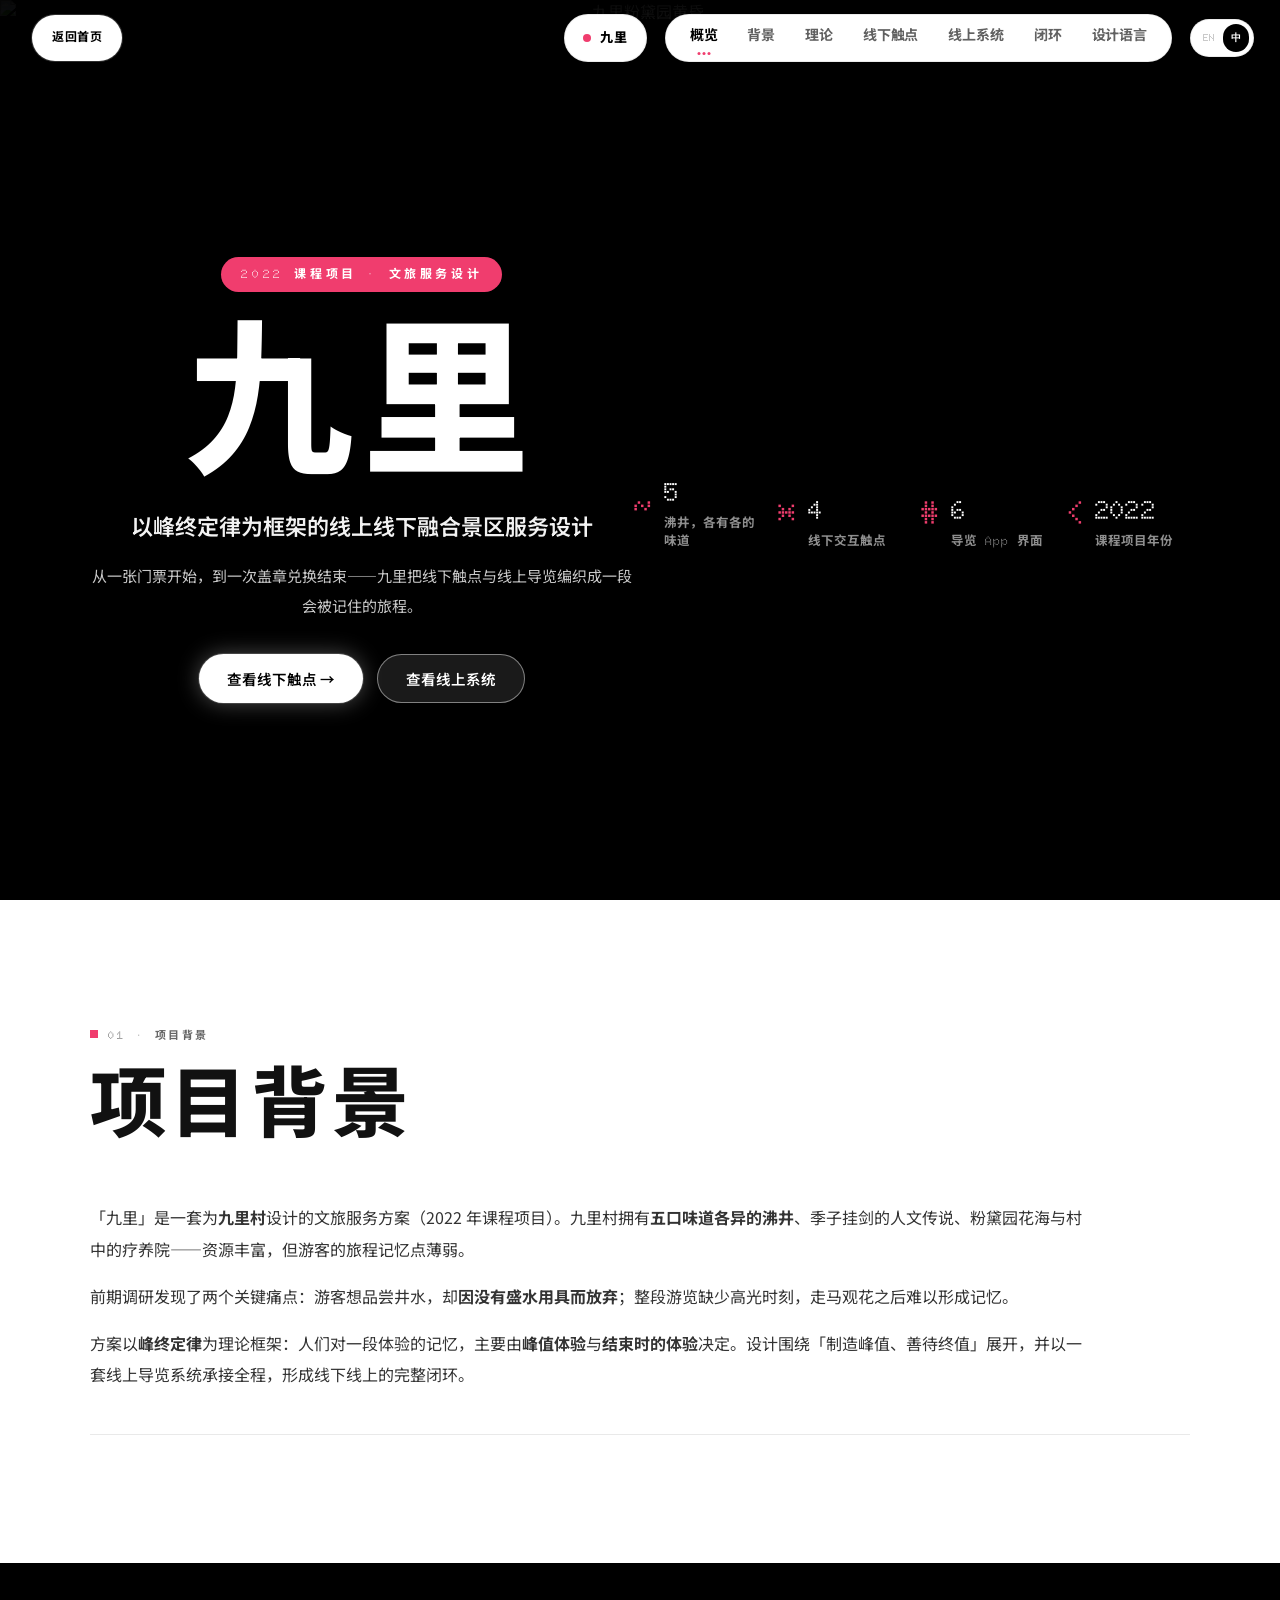
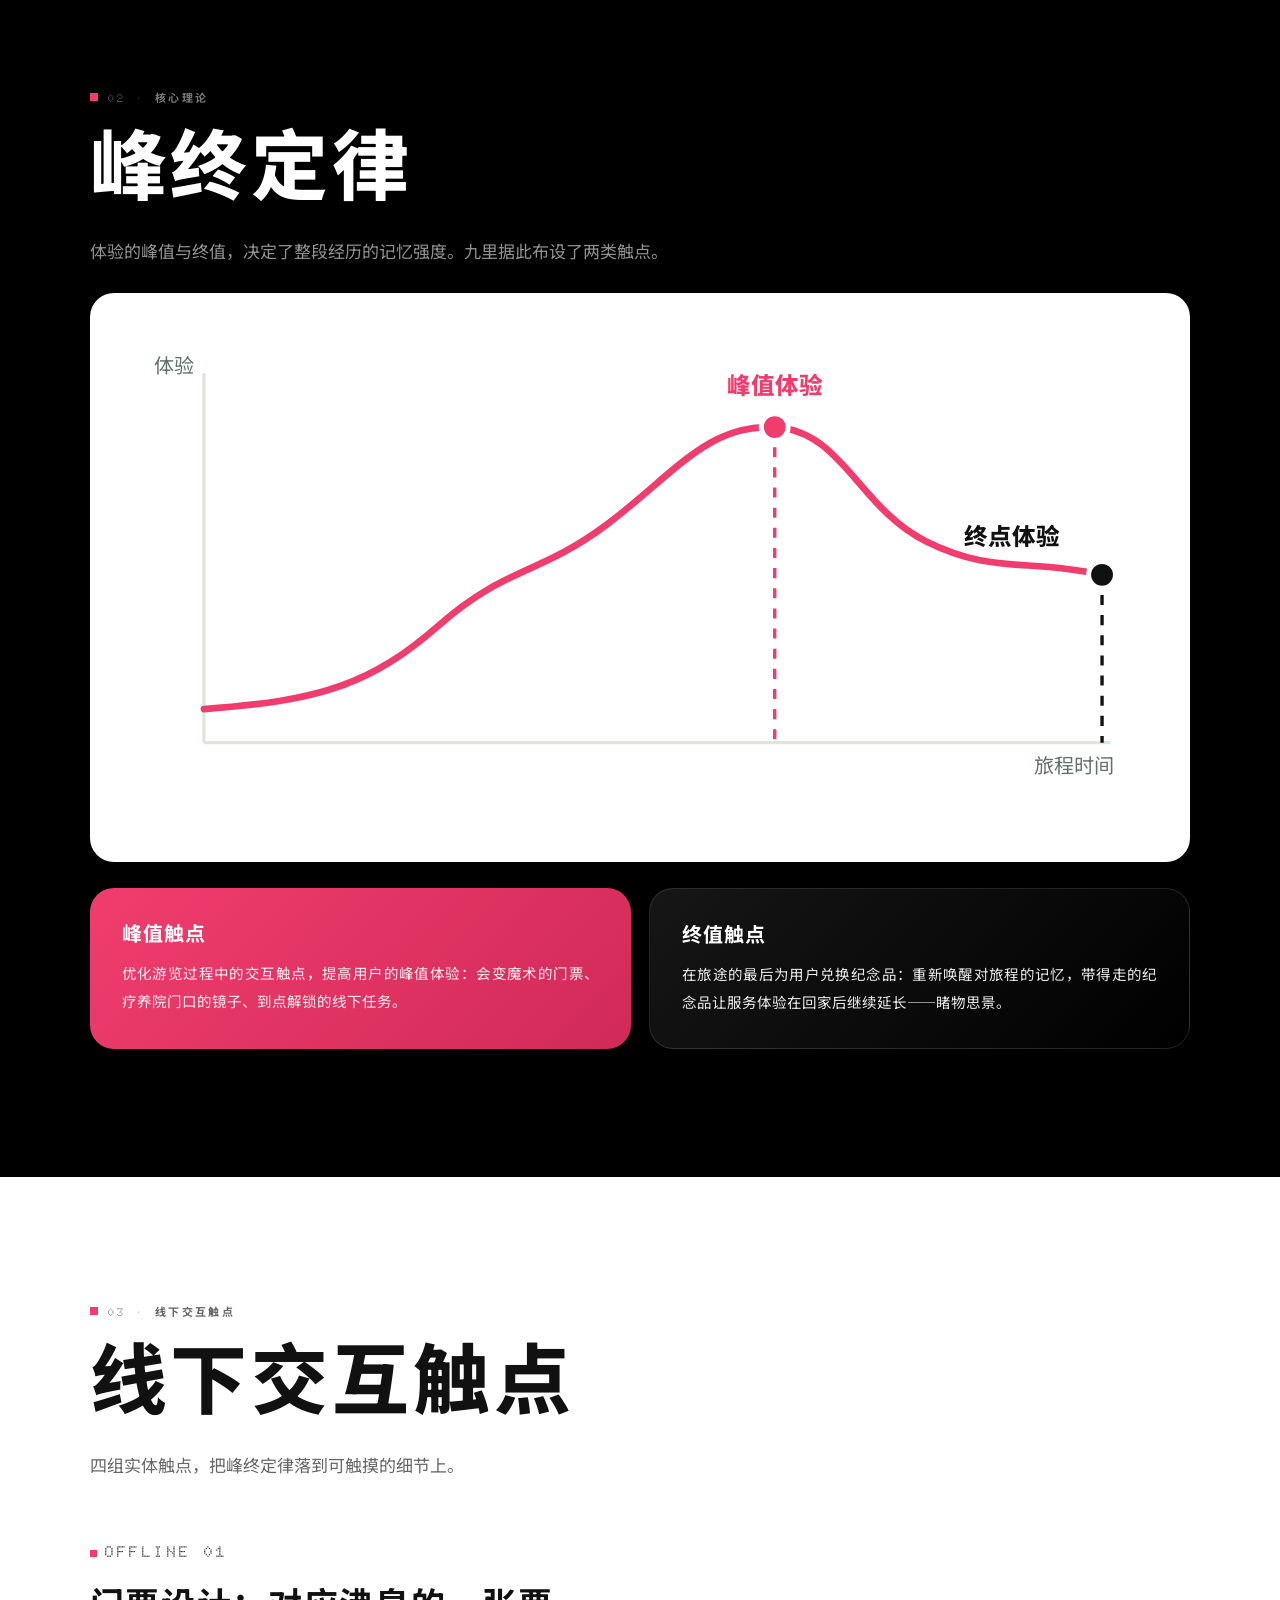
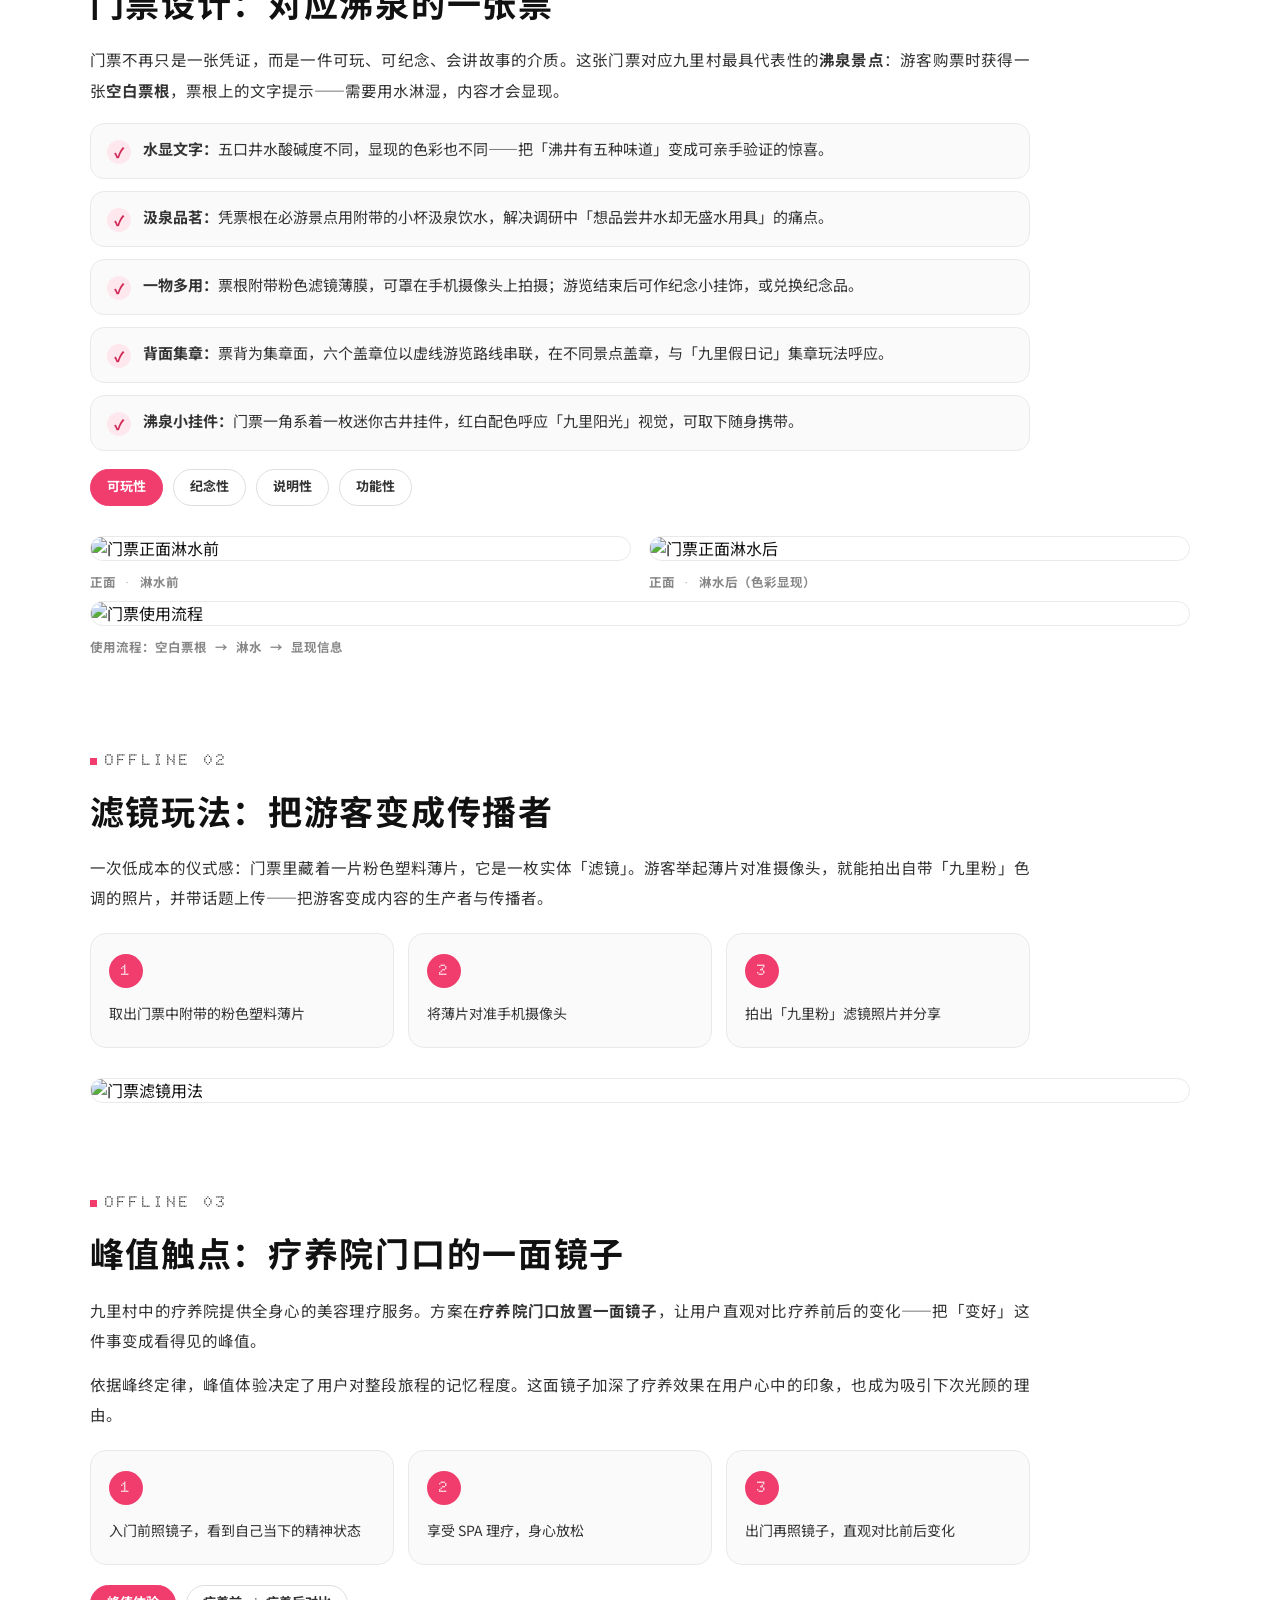
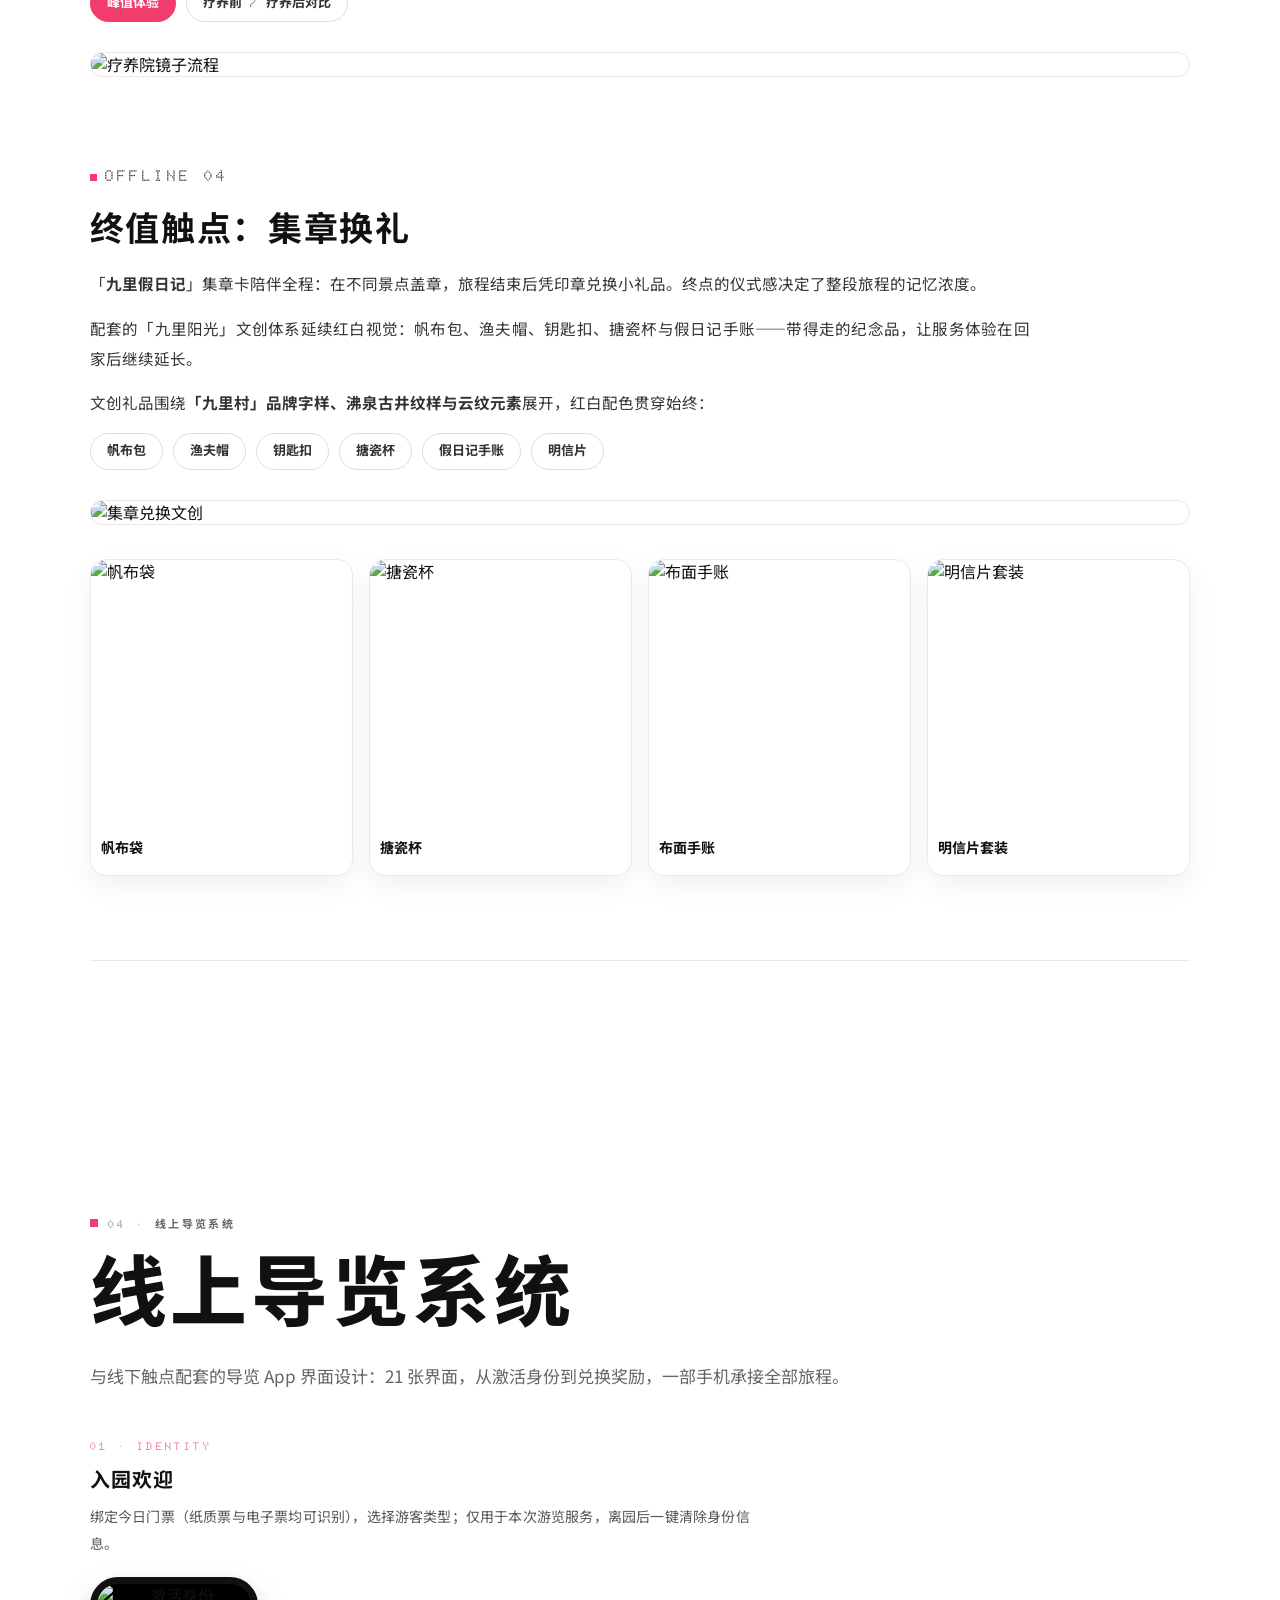
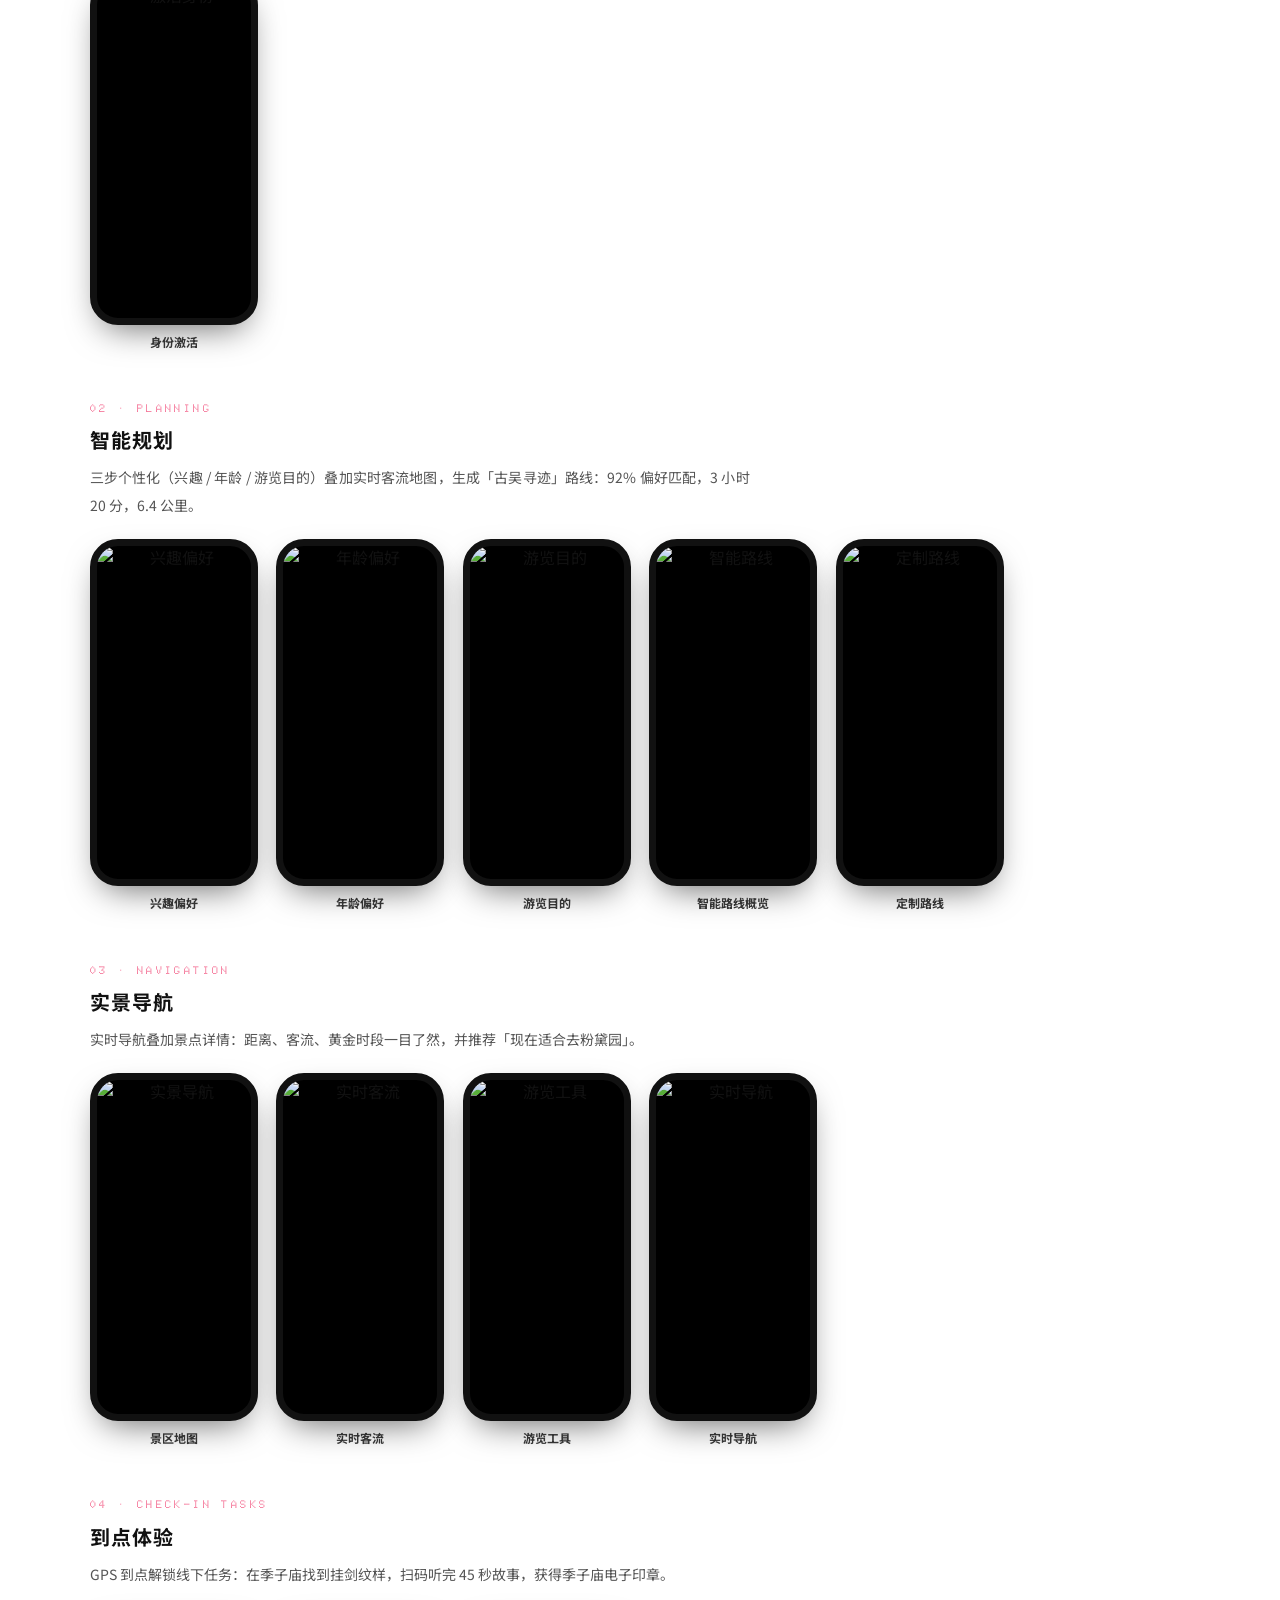
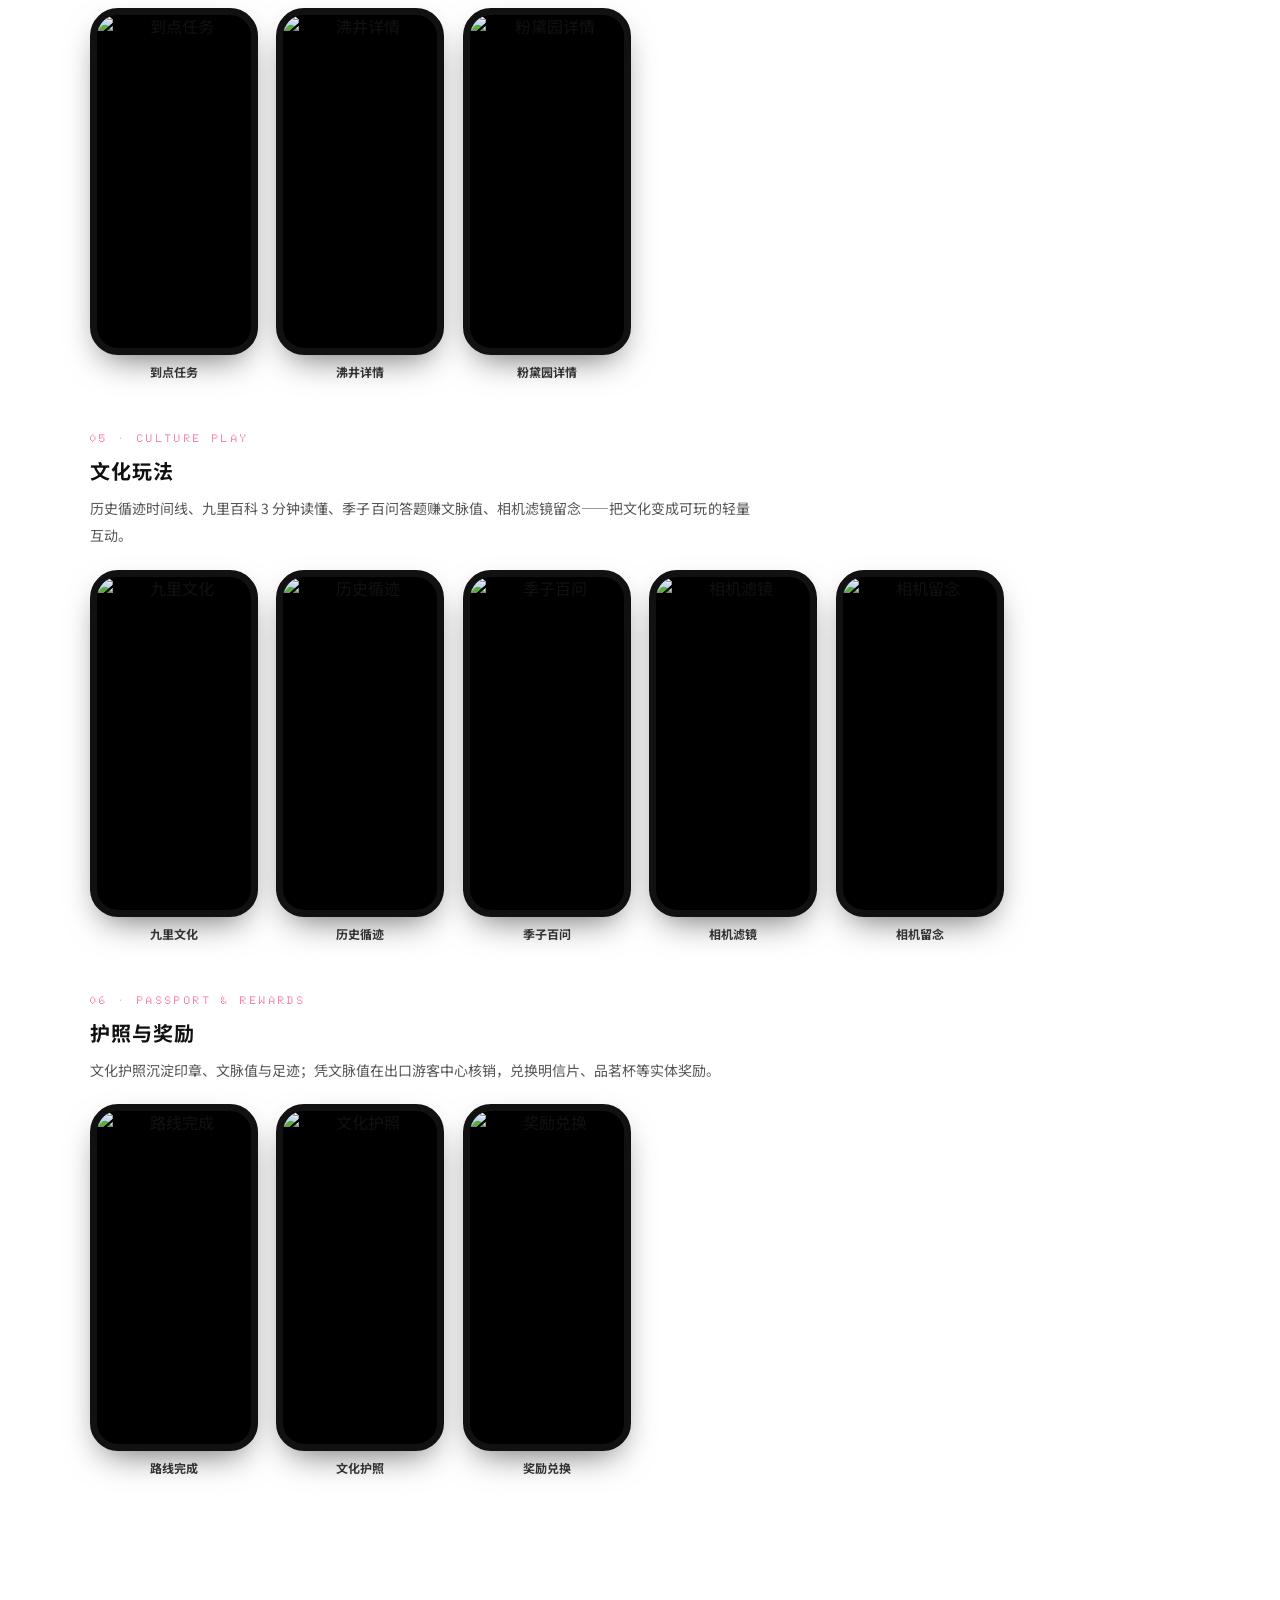
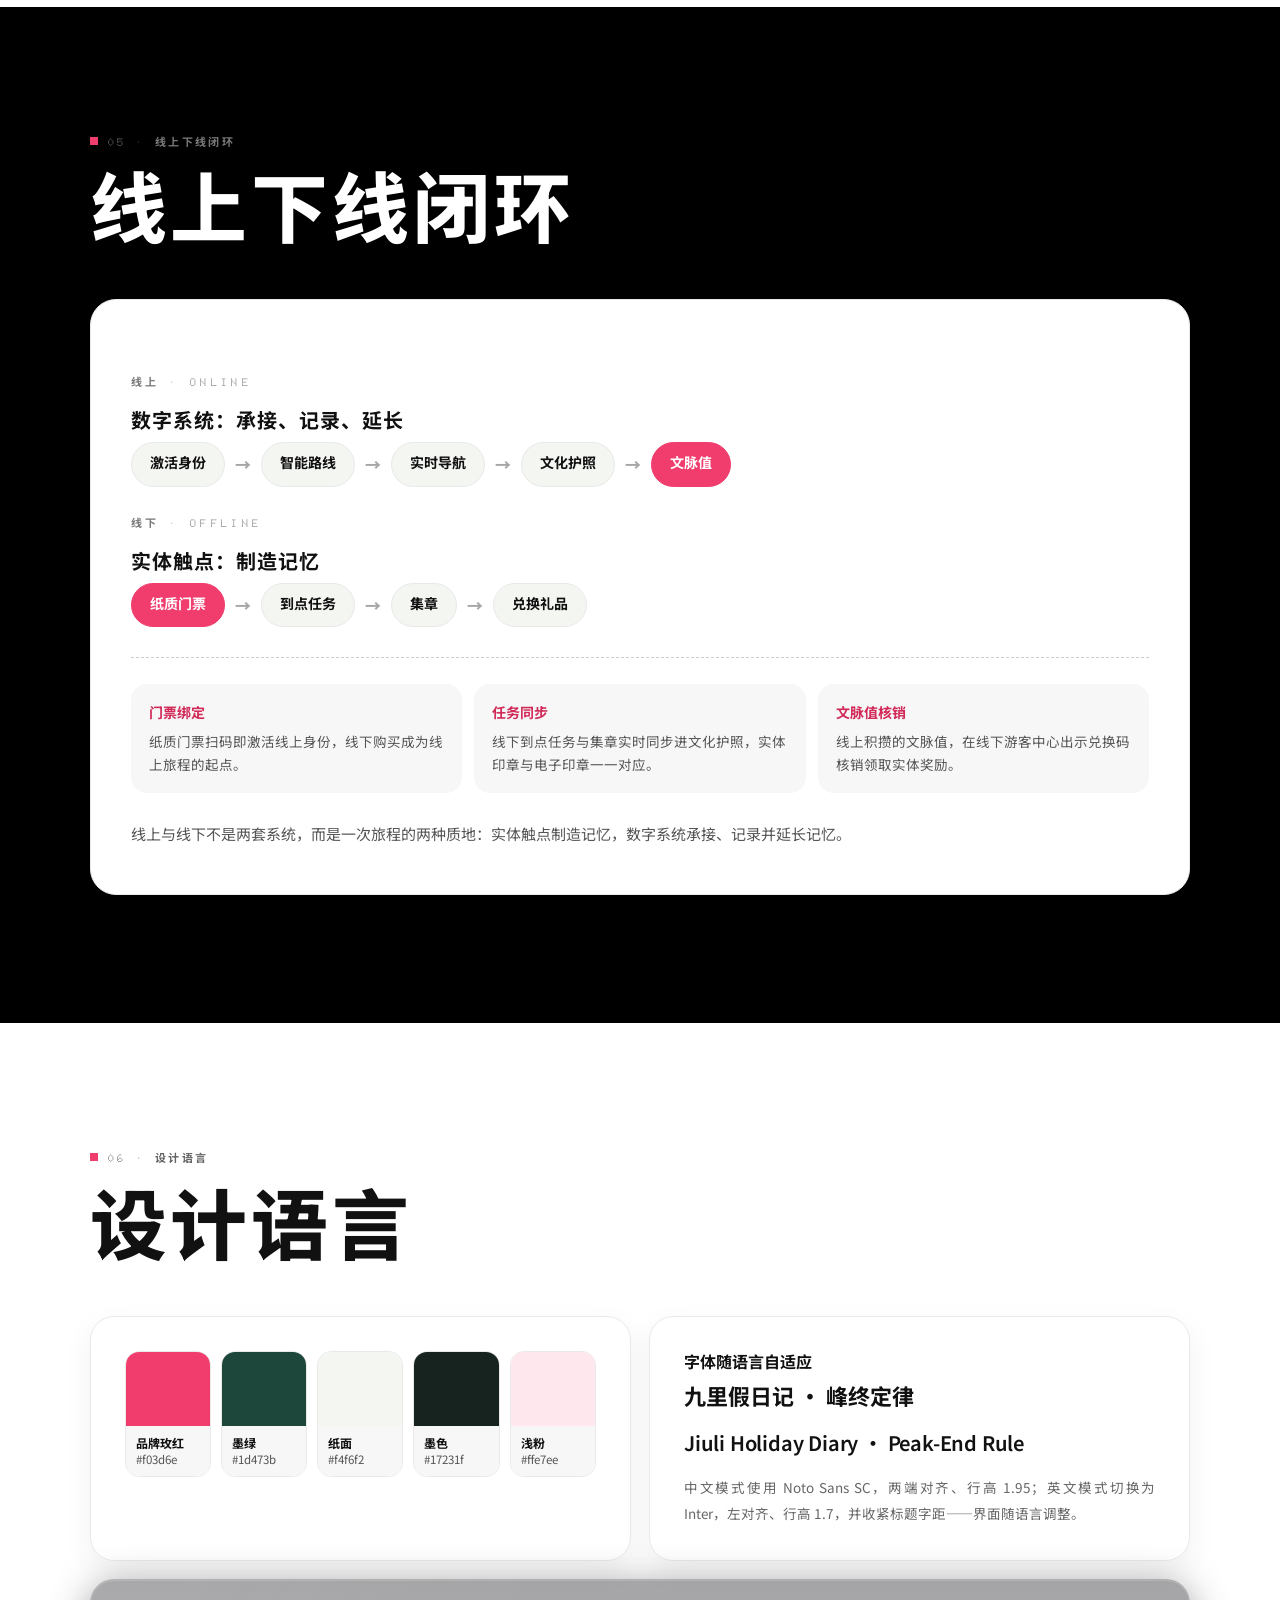
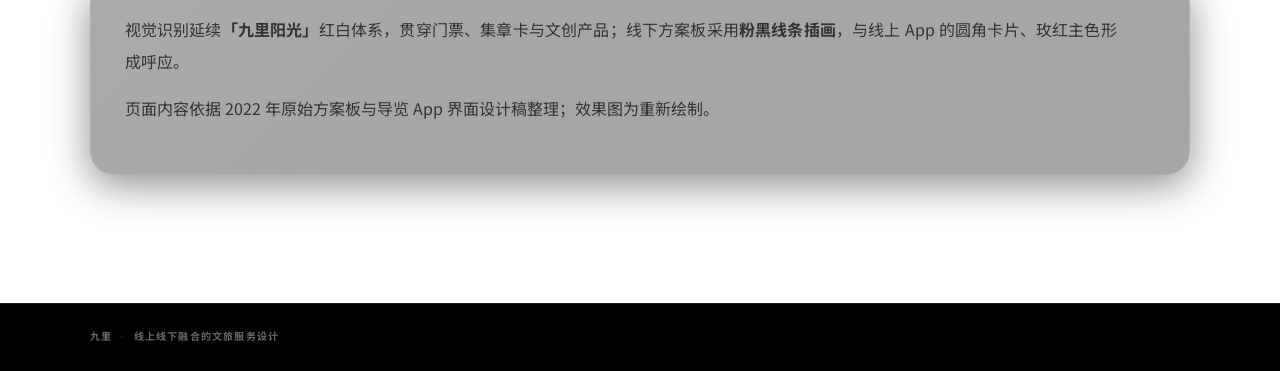
==== APP Interaction Design project/index.html @ 9bc16ae3 "Jiuli: 21-screen gallery page + fixed EN screenshots" ====
<!DOCTYPE html>
<html lang="zh">
<head>
<meta charset="UTF-8">
<meta name="viewport" content="width=device-width, initial-scale=1.0, viewport-fit=cover">
<title data-zh="九里 · 线上线下融合的文旅服务设计" data-en="JIULI · An O2O Cultural Tourism Service Design">九里 · 线上线下融合的文旅服务设计</title>
<meta name="description" data-zh="九里：2022年课程项目，以峰终定律为框架的线上线下融合景区服务设计。" data-en="JIULI: a 2022 course project, an O2O scenic service design framed by the Peak-End Rule." content="九里：2022年课程项目，以峰终定律为框架的线上线下融合景区服务设计。">
<link rel="preconnect" href="https://fonts.googleapis.com">
<link rel="preconnect" href="https://fonts.gstatic.com" crossorigin>
<link href="https://fonts.googleapis.com/css2?family=Inter:wght@400;500;600;700&family=Doto:wght@700;800&family=Noto+Sans+SC:wght@400;500;700;900&display=swap" rel="stylesheet">
<style>
:root{
  --bg:#000;--text:#fff;--muted:#8e8e8e;
  --pink:#f03d6e;--pink-deep:#d12a58;--pink-soft:#ffe7ee;
  --line-dark:#1e1e1e;--line-light:#e9e9e9;
  --radius:24px;
}
*{box-sizing:border-box;margin:0;padding:0}
html{scroll-behavior:smooth;background:#000}
body{background:#000;color:#fff;line-height:1.45;-webkit-font-smoothing:antialiased;overflow-x:hidden}
img{display:block;max-width:100%}
a{color:inherit;text-decoration:none}
button{font:inherit}
::selection{background:var(--pink);color:#fff}

/* ---------- language-adaptive typography ---------- */
html[lang="zh"] body{font-family:"Noto Sans SC","PingFang SC","Hiragino Sans GB","Microsoft YaHei","Inter",sans-serif}
html[lang="zh"] p{line-height:1.95;text-align:justify}
html[lang="zh"] h1,html[lang="zh"] h2,html[lang="zh"] h3{letter-spacing:.05em}
html[lang="en"] body{font-family:"Inter","Noto Sans SC",-apple-system,"Segoe UI",sans-serif}
html[lang="en"] p{line-height:1.72;text-align:left}
html[lang="en"] h1,html[lang="en"] h2{letter-spacing:-.02em}
html[lang="en"] h3{letter-spacing:.01em}
/* ================================================================
   å¯¼èªæ  ââ ä¸¥æ ¼éµå¾ª Dunhuang é¡¹ç®é¡µé»è¾ï¼
   å·¦ brand è¶å + ä¸­é¨å±ä¸­ nav-pill + å³ lang-toggleï¼Back home ä¸ºå·¦ä¾§æ¬æµ® fab
   ================================================================ */
.site-header{position:fixed;top:0;left:0;right:0;z-index:50;
  padding:calc(14px + env(safe-area-inset-top)) clamp(14px,2.4vw,26px) 14px clamp(14px,3vw,32px);
  background:linear-gradient(180deg,rgba(0,0,0,.75),rgba(0,0,0,0));pointer-events:none}
.header-inner{max-width:1180px;margin:0 0 0 auto;display:flex;align-items:center;justify-content:flex-end;
  gap:clamp(10px,1.7vw,18px);pointer-events:auto}
.brand{display:inline-flex;align-items:center;gap:9px;height:clamp(44px,5.2vw,48px);padding:0 18px;flex:0 0 auto;
  border-radius:999px;background:#fff;color:#000;border:1px solid rgba(0,0,0,.08);box-shadow:0 10px 30px rgba(0,0,0,.10);
  font-family:'Doto',"Noto Sans SC",sans-serif;font-weight:800;font-size:clamp(11px,1.1vw,13px);letter-spacing:.08em;white-space:nowrap;
  transition:transform .2s ease,background .2s ease}
.brand:hover{transform:translateY(-1px);background:#f2f2f2}
.brand .dot{width:8px;height:8px;border-radius:50%;background:var(--pink);flex:0 0 auto}
.nav-pill{height:clamp(44px,5.2vw,48px);width:max-content;max-width:100%;flex:0 1 auto;display:flex;align-items:center;
  justify-content:center;gap:2px;background:#fff;border:1px solid rgba(0,0,0,.08);border-radius:999px;
  box-shadow:0 10px 30px rgba(0,0,0,.10);overflow:auto;scrollbar-width:none;padding:4px 10px}
.nav-pill::-webkit-scrollbar{display:none}
.nav-link{position:relative;font-family:'Doto',"Noto Sans SC",sans-serif;color:rgba(0,0,0,.62);font-weight:700;
  font-size:clamp(11px,1.1vw,14px);letter-spacing:-.01em;padding:10px 14px 13px;white-space:nowrap;transition:color .2s}
.nav-link:hover{color:#000}
.nav-link.active{color:#000}
.nav-link.active::after{content:"";position:absolute;width:3px;height:3px;background:var(--pink);border-radius:50%;
  left:50%;bottom:5px;transform:translateX(-50%);box-shadow:-5px 0 var(--pink),5px 0 var(--pink)}
.lang-toggle{display:inline-flex;align-items:center;background:#fff;border:1px solid rgba(0,0,0,.08);
  border-radius:999px;padding:4px;box-shadow:0 10px 30px rgba(0,0,0,.10)}
.lang-toggle button{border:0;background:transparent;color:#2e2e2e;opacity:.45;font-family:'Doto',sans-serif;
  font-size:10px;font-weight:700;padding:7px 8px;border-radius:999px;cursor:pointer;transition:all .2s}
.lang-toggle button.active{opacity:1;background:#000;color:#fff}
/* Back home å·¦æ¬æµ®è¶å */
.fab{display:inline-flex;align-items:center;gap:9px;height:46px;padding:0 20px;border:0;border-radius:999px;
  background:#fff;color:#000;font-family:'Doto',"Noto Sans SC",sans-serif;font-weight:700;font-size:12px;letter-spacing:.05em;white-space:nowrap;
  box-shadow:0 0 0 1px rgba(255,255,255,.18),0 6px 22px rgba(0,0,0,.35);cursor:pointer;
  transition:background .25s,color .25s,transform .25s}
.fab:hover{background:var(--pink);color:#fff;transform:translateY(-2px)}
.fab-home{position:fixed;top:calc(14px + env(safe-area-inset-top) + clamp(44px,5.2vw,48px)/2);left:clamp(14px,3vw,32px);
  z-index:60;transform:translateY(-50%)}
.fab-home:hover{transform:translateY(-50%) translateY(-2px)}

/* ---------- hero ---------- */
.hero{
  position:relative;min-height:100vh;min-height:100svh;
  display:flex;align-items:center;justify-content:center;text-align:center;
  padding:130px clamp(20px,7vw,120px) 70px;overflow:hidden;background:#000;color:#fff;
}
.hero-bg{position:absolute;inset:0}
.hero-bg img{width:100%;height:100%;object-fit:cover;opacity:.38}
.hero-bg::after{content:"";position:absolute;inset:0;
  background:linear-gradient(180deg,rgba(0,0,0,.62) 0%,rgba(0,0,0,.28) 42%,rgba(0,0,0,.88) 100%)}
.hero-inner{position:relative;z-index:2;width:min(100%,900px);display:flex;flex-direction:column;align-items:center}
.eyebrow{display:inline-block;font-family:'Doto',"Noto Sans SC","PingFang SC",sans-serif;font-size:12px;font-weight:700;color:#fff;background:var(--pink);
  padding:9px 20px;border-radius:999px;margin-bottom:26px;letter-spacing:.14em}
html[lang="zh"] .eyebrow{letter-spacing:.3em}
.hero h1{font-family:'Doto',"Noto Sans SC","PingFang SC",sans-serif;font-weight:800;
  font-size:clamp(72px,14vw,168px);line-height:1;margin-bottom:18px}
html[lang="en"] .hero h1{font-size:clamp(56px,11vw,132px);letter-spacing:-.04em}
.hero .sub{font-size:clamp(16px,2.2vw,22px);font-weight:600;max-width:36em;margin-bottom:14px;color:#f2f2f2}
.hero .desc{font-size:15px;color:#c9c9c9;max-width:46em;margin-bottom:34px}
html[lang="zh"] .hero .desc{text-align:center}
.hero-cta{display:flex;gap:14px;flex-wrap:wrap;justify-content:center}
.btn{display:inline-flex;font-family:'Doto',"Noto Sans SC","PingFang SC",sans-serif;font-weight:700;align-items:center;gap:8px;padding:13px 28px;border-radius:999px;
  font-weight:600;font-size:14.5px;transition:transform .2s ease,box-shadow .2s ease,background .2s;cursor:pointer;border:0;font-family:inherit}
.btn-white{background:#fff;color:#000;box-shadow:0 0 0 1px rgba(255,255,255,.15),0 0 22px rgba(255,255,255,.30)}
.btn-white:hover{transform:translateY(-2px)}
.btn-ghost{background:rgba(255,255,255,.10);color:#fff;border:1px solid rgba(255,255,255,.45)}
.btn-ghost:hover{background:rgba(255,255,255,.22)}
.stats{width:min(100%,920px);display:grid;grid-template-columns:repeat(4,1fr);gap:18px;
  margin:64px auto 0;position:relative;z-index:2}
.stat{display:grid;grid-template-columns:auto 1fr;column-gap:10px;align-items:end;text-align:left}
.stat-icon{font-family:'Doto',monospace;font-weight:700;font-size:clamp(22px,3vw,33px);line-height:1;color:var(--pink);align-self:center}
.stat-value{font-family:'Doto',"Noto Sans SC","PingFang SC",sans-serif;font-size:clamp(18px,2.2vw,26px);font-weight:700;letter-spacing:-.025em;font-variant-numeric:tabular-nums}
.stat-label{font-family:'Doto',"Noto Sans SC","PingFang SC",sans-serif;font-weight:700;font-size:clamp(11px,1.2vw,12.5px);color:#8e8e8e;margin-top:3px}
@media(max-width:640px){.stats{grid-template-columns:repeat(2,1fr)}}

/* ---------- sections ---------- */
.section{padding:clamp(88px,10vw,150px) clamp(20px,7vw,120px);scroll-margin-top:70px;position:relative}
.section-inner{max-width:1180px;margin:0 auto;position:relative;z-index:1}
.dark{background:#000;color:#fff}
.light{background:#fff;color:#111}
.section-kicker{font-family:'Doto',"Noto Sans SC","PingFang SC",sans-serif;font-size:11px;font-weight:700;letter-spacing:.22em;text-transform:uppercase;color:#777;margin-bottom:18px}
.section-kicker::before{content:"";display:inline-block;width:8px;height:8px;background:var(--pink);margin-right:10px;transform:translateY(-1px)}
.light .section-kicker{color:#666}
.section h3,.section h4{font-family:'Doto',"Noto Sans SC","PingFang SC",sans-serif;font-weight:700;}
.section h2{font-family:'Doto',"Noto Sans SC","PingFang SC",sans-serif;font-weight:800;
  font-size:clamp(38px,6vw,80px);line-height:1.1;max-width:1050px;margin-bottom:8px}
.section-intro{margin-top:24px;max-width:800px;color:#929292;font-size:17px;line-height:1.72}
.light .section-intro{color:#666}
.rule{height:1px;background:var(--line-dark);margin:44px 0 0}
.light .rule{background:var(--line-light)}
.prose p{margin-bottom:16px;font-size:16px;max-width:62em}
.dark .prose p{color:#c9c9c9}
.light .prose p{color:#333}
.prose strong{color:inherit}
.dark .prose strong{color:#fff}
.sec-block{margin-top:56px}

/* cards */
.card-dark{
  background:linear-gradient(135deg,rgba(255,255,255,.05) 0%,rgba(255,255,255,0) 38%),rgba(10,10,14,.36);
  border:1px solid rgba(255,255,255,.10);border-radius:var(--radius);padding:34px;color:#fff;
  box-shadow:inset 0 1px 0 0 rgba(255,255,255,.18),0 10px 40px rgba(0,0,0,.45);
}
.card-light{background:#fff;border:1px solid var(--line-light);border-radius:var(--radius);padding:34px;color:#111;
  box-shadow:0 10px 30px rgba(0,0,0,.06)}
.card-white-soft{background:#fafafa;border:1px solid var(--line-light);border-radius:var(--radius);padding:34px}

/* theory */
.theory-grid{display:grid;grid-template-columns:1fr 1fr;gap:18px;margin-top:26px}
@media(max-width:760px){.theory-grid{grid-template-columns:1fr}}
.theory-card{padding:32px;border-radius:var(--radius);color:#fff;position:relative;overflow:hidden}
.theory-card.peak{background:linear-gradient(135deg,var(--pink) 0%,var(--pink-deep) 100%)}
.theory-card.end{background:linear-gradient(135deg,#161616 0%,#000 100%);border:1px solid rgba(255,255,255,.12)}
.theory-card h3{font-size:20px;margin-bottom:10px}
.theory-card p{font-size:14.5px;opacity:.92}
.curve-card{background:#fff;border-radius:var(--radius);padding:30px;margin-top:26px}
.curve-card svg{width:100%;height:auto}

/* offline touchpoints —— 全宽头部 + 紧凑图片网格（替代双栏） */
.touch{margin-bottom:84px}
.touch:last-child{margin-bottom:10px}
.touch-head{max-width:940px;margin-bottom:30px}
.touch-head h3{font-size:clamp(24px,3.2vw,34px);margin-bottom:14px;color:#111}
.touch-head>p{font-size:15.5px;color:#333;margin-bottom:14px}
.touch-media-grid{display:grid;gap:18px;margin-bottom:6px}
.touch-media-grid.mg-duo{grid-template-columns:1fr 1fr}
.touch-media-grid.mg-trio{grid-template-columns:repeat(3,1fr)}
.touch-media-grid.mg-pair{grid-template-columns:1fr 1fr}
.touch-media-grid.mg-single{grid-template-columns:1fr;max-width:100%}
@media(max-width:640px){.touch-media-grid.mg-duo,.touch-media-grid.mg-trio,.touch-media-grid.mg-pair{grid-template-columns:1fr}}
.touch-media-grid>div img{width:100%;border-radius:16px;border:1px solid var(--line-light);box-shadow:0 18px 50px -18px rgba(0,0,0,.22)}
.touch-media-grid .board-cap{margin-top:10px}
.board{margin-top:18px}
.board img{border-radius:14px;border:1px solid var(--line-light);width:100%}
.board-cap{font-family:'Doto',"Noto Sans SC","PingFang SC",sans-serif;font-weight:700;font-size:12.5px;color:#888;margin-top:8px;text-align:center}
.touch-kicker{font-family:'Doto',"Noto Sans SC",sans-serif;font-size:12px;font-weight:700;color:var(--pink);letter-spacing:.22em;margin-bottom:14px}
.touch-kicker::before{content:"";display:inline-block;width:7px;height:7px;background:var(--pink);margin-right:8px}
.tick-list{list-style:none;margin:18px 0;display:grid;gap:12px}
.tick-list li{display:flex;gap:12px;font-size:15px;align-items:flex-start;background:#fafafa;border:1px solid var(--line-light);
  border-radius:14px;padding:14px 16px;color:#333}
.tick-list .tk{flex:0 0 24px;height:24px;border-radius:50%;background:var(--pink-soft);color:var(--pink-deep);
  display:flex;align-items:center;justify-content:center;font-weight:900;font-size:14px;margin-top:2px}
.tag-row{display:flex;flex-wrap:wrap;gap:10px;margin-top:16px}
.tag{font-family:'Doto',"Noto Sans SC",sans-serif;font-size:13px;font-weight:700;padding:8px 16px;border-radius:999px;border:1px solid #ddd;color:#333;background:#fff}
.tag.hot{background:var(--pink);border-color:var(--pink);color:#fff}
.steps{display:grid;grid-template-columns:repeat(3,1fr);gap:14px;margin:20px 0}
@media(max-width:640px){.steps{grid-template-columns:1fr}}
.step{background:#fafafa;border:1px solid var(--line-light);border-radius:16px;padding:20px 18px}
.step .n{width:34px;height:34px;border-radius:50%;background:var(--pink);color:#fff;font-family:'Doto',sans-serif;font-weight:800;
  display:flex;align-items:center;justify-content:center;margin-bottom:12px;font-size:15px}
.step p{font-size:14px;color:#333}

/* ticket duo */
.duo{display:grid;grid-template-columns:1fr 1fr;gap:14px}
@media(max-width:640px){.duo{grid-template-columns:1fr}}
.duo img{border-radius:18px;box-shadow:0 18px 50px -18px rgba(0,0,0,.25);width:100%}
.duo .board-cap{margin-top:8px}

/* merch */
.merch-grid{display:grid;grid-template-columns:repeat(4,1fr);gap:16px;margin-top:34px}
@media(max-width:900px){.merch-grid{grid-template-columns:repeat(2,1fr)}}
.merch-card{background:#fff;border:1px solid var(--line-light);border-radius:16px;overflow:hidden;box-shadow:0 10px 30px rgba(0,0,0,.06)}
.merch-card img{width:100%;aspect-ratio:1/1;object-fit:cover;box-shadow:none;border-radius:0}
.merch-card p{padding:13px 10px;text-align:center;font-size:14px;font-weight:700;color:#111}

/* online flow */
.gallery{margin-top:44px;display:flex;flex-direction:column;gap:46px}
.g-head{max-width:660px;margin-bottom:20px}
.g-head .fn{font-family:'Doto',"Noto Sans SC","PingFang SC",sans-serif;font-size:11px;font-weight:700;color:var(--pink);letter-spacing:.22em;margin-bottom:8px}
.g-head h3{font-size:20px;margin-bottom:8px;color:#111}
.g-head p{font-size:14px;color:#555}
.g-phones{display:grid;grid-template-columns:repeat(auto-fill,minmax(148px,1fr));gap:18px}
.g-item{margin:0;text-align:center}
.phone.xs{width:100%;max-width:168px;margin:0 auto;border-width:7px;border-radius:28px}
.g-item figcaption{font-family:'Doto',"Noto Sans SC","PingFang SC",sans-serif;font-size:12px;font-weight:700;margin-top:10px;color:#333}
.phone{margin:26px auto 6px;width:196px;border-radius:34px;border:9px solid #111;overflow:hidden;
  box-shadow:0 14px 34px -12px rgba(0,0,0,.6);background:#000}
.phone img{width:100%;aspect-ratio:390/844;object-fit:cover;object-position:top}


/* loop */
.loop{background:#fff;border:1px solid var(--line-light);border-radius:26px;color:#111;padding:46px 40px;margin-top:46px;overflow:hidden;box-shadow:0 10px 30px rgba(0,0,0,.06)}
.loop h3{font-size:20px;margin-bottom:6px;color:#111}
.loop .row-label{font-family:'Doto',"Noto Sans SC","PingFang SC",sans-serif;font-size:11px;font-weight:700;letter-spacing:.3em;opacity:.55;margin:26px 0 14px;color:#111}
.chips{display:flex;flex-wrap:wrap;gap:10px;align-items:center}
.chip{font-family:'Doto',"Noto Sans SC","PingFang SC",sans-serif;background:#f4f6f2;border:1px solid var(--line-light);padding:11px 18px;border-radius:999px;
  font-size:14px;font-weight:700;color:#111}
.chip.hl{background:var(--pink);border-color:var(--pink);color:#fff}
.arrow{color:rgba(0,0,0,.35);font-weight:900}
.bridges{display:flex;flex-wrap:wrap;gap:12px;margin:30px 0 6px;padding-top:26px;border-top:1px dashed rgba(0,0,0,.2)}
.bridge{flex:1;min-width:200px;background:#f7f7f7;border-radius:16px;padding:18px}
.bridge b{display:block;color:var(--pink-deep);margin-bottom:6px;font-size:14px}
.bridge span{font-size:13.5px;color:#555}
.loop-note{margin-top:26px;font-size:15px;color:#555;max-width:60em}

/* design language */
.dl-grid{display:grid;grid-template-columns:1fr 1fr;gap:18px;margin-top:46px}
@media(max-width:760px){.dl-grid{grid-template-columns:1fr}}
.swatches{display:grid;grid-template-columns:repeat(5,1fr);gap:10px}
@media(max-width:560px){.swatches{grid-template-columns:repeat(3,1fr)}}
.sw{border-radius:14px;overflow:hidden;border:1px solid var(--line-light)}
.sw .c{height:74px}
.sw .t{font-size:11.5px;padding:8px 10px;background:#f7f7f7;color:#555}
.sw .t b{display:block;font-size:12px;color:#111}
.type-card h4{font-size:15px;margin-bottom:10px;color:#111}
.type-demo-zh{font-size:22px;font-weight:700;margin-bottom:6px;color:#111}
.type-demo-en{font-size:20px;font-weight:600;letter-spacing:-.01em;color:#111}
html[lang="en"] .type-demo-zh{display:none}
.dl-note{font-size:13.5px;color:#666;margin-top:12px}

/* footer */
.site-footer{font-family:'Doto',"Noto Sans SC","PingFang SC",sans-serif;font-weight:700;
  padding:26px clamp(20px,7vw,120px);background:#000;color:#666;
  display:flex;justify-content:space-between;gap:20px;align-items:center;
  font-size:10px;letter-spacing:.12em;text-transform:uppercase;
  border-top:1px solid var(--line-dark);
}
.site-footer a{color:#999}
.site-footer a:hover{color:#fff}

/* back to top */
.back-to-top{
  position:fixed;right:22px;bottom:22px;z-index:90;width:46px;height:46px;border-radius:50%;
  background:#fff;color:#000;border:1px solid rgba(0,0,0,.1);box-shadow:0 10px 30px rgba(0,0,0,.25);
  font-size:16px;cursor:pointer;opacity:0;pointer-events:none;transition:opacity .3s,transform .3s;
}
.back-to-top.show{opacity:1;pointer-events:auto}
.back-to-top:hover{transform:translateY(-2px)}

/* reveal */
.rv{opacity:0;transform:translateY(28px);filter:blur(6px);transition:opacity .8s cubic-bezier(.22,1,.36,1),transform .8s cubic-bezier(.22,1,.36,1),filter .8s ease}
.rv.on{opacity:1;transform:none;filter:blur(0)}

/* mobile */
/* mobile ââ ä¸¥æ ¼éµå¾ª Dunhuang é»è¾ï¼æ æ±å ¡èåï¼è¶åæ¨ªæ» */
@media(max-width:900px){
  .site-header{padding-top:calc(70px + env(safe-area-inset-top))}
  .header-inner{width:100%;min-width:0;gap:8px}
  .brand{display:none}
  .nav-pill{min-width:0;flex:1;justify-content:flex-start;padding:4px 8px}
  .nav-pill .nav-link{padding:10px 9px 13px}
  .lang-toggle{flex-shrink:0}
  .site-footer{flex-direction:column;gap:8px;text-align:center}
}
</style>
</head>
<body>

<!-- 导航栏：严格遵循 Dunhuang 项目页逻辑 -->
<header class="site-header" id="top">
  <div class="header-inner">
    <a class="brand" href="#overview"><span class="dot" aria-hidden="true"></span><span data-zh="九里" data-en="JIULI">九里</span></a>
    <nav class="nav-pill" aria-label="Primary">
      <a class="nav-link active" href="#overview" data-nav="overview"><span data-zh="概览" data-en="Overview">概览</span></a>
      <a class="nav-link" href="#background" data-nav="background"><span data-zh="背景" data-en="Background">背景</span></a>
      <a class="nav-link" href="#theory" data-nav="theory"><span data-zh="理论" data-en="Theory">理论</span></a>
      <a class="nav-link" href="#offline" data-nav="offline"><span data-zh="线下触点" data-en="Offline">线下触点</span></a>
      <a class="nav-link" href="#online" data-nav="online"><span data-zh="线上系统" data-en="Online">线上系统</span></a>
      <a class="nav-link" href="#loop" data-nav="loop"><span data-zh="闭环" data-en="Loop">闭环</span></a>
      <a class="nav-link" href="#designlang" data-nav="designlang"><span data-zh="设计语言" data-en="Design">设计语言</span></a>
    </nav>
    <div class="lang-toggle" role="group" aria-label="Language">
      <button type="button" data-lang="en">EN</button><button type="button" data-lang="zh" class="active">中</button>
    </div>
  </div>
</header>

<a class="fab fab-home" href="https://cooleli.github.io/CV-project/" target="_blank" rel="noopener">
  <span data-zh="返回首页" data-en="Back home">返回首页</span>
</a>

<!-- 00 概览 / HERO -->
<section class="hero" id="overview">
  <div class="hero-bg"><img src="https://cdn.jsdelivr.net/gh/CoolEli/Portfolio-page@main/APP%20Interaction%20Design%20project/hero-dusk.webp" alt="九里粉黛园黄昏"></div>
  <div class="hero-inner">
    <span class="eyebrow" data-zh="2022 课程项目 · 文旅服务设计" data-en="2022 Course Project · Tourism Service Design">2022 课程项目 · 文旅服务设计</span>
    <h1 data-zh="九里" data-en="JIULI">九里</h1>
    <p class="sub" data-zh="以峰终定律为框架的线上线下融合景区服务设计" data-en="An O2O scenic service design framed by the Peak-End Rule">以峰终定律为框架的线上线下融合景区服务设计</p>
    <p class="desc" data-zh="从一张门票开始，到一次盖章兑换结束——九里把线下触点与线上导览编织成一段会被记住的旅程。" data-en="From a ticket to a stamp redeemed — Jiuli weaves offline touchpoints and an online guide into a journey worth remembering.">从一张门票开始，到一次盖章兑换结束——九里把线下触点与线上导览编织成一段会被记住的旅程。</p>
    <div class="hero-cta">
      <a class="btn btn-white" href="#offline" data-zh="查看线下触点 →" data-en="Explore Offline Touchpoints →">查看线下触点 →</a>
      <a class="btn btn-ghost" href="#online" data-zh="查看线上系统" data-en="Explore the Online System">查看线上系统</a>
    </div>
  </div>
  <div class="stats">
    <div class="stat"><div class="stat-icon">~</div><div class="stat-copy"><div class="stat-value"><span class="counter" data-target="5">0</span></div><div class="stat-label" data-zh="沸井，各有各的味道" data-en="Boiling wells, each with its own taste">沸井，各有各的味道</div></div></div>
    <div class="stat"><div class="stat-icon">*</div><div class="stat-copy"><div class="stat-value"><span class="counter" data-target="4">0</span></div><div class="stat-label" data-zh="线下交互触点" data-en="Offline touchpoints">线下交互触点</div></div></div>
    <div class="stat"><div class="stat-icon">#</div><div class="stat-copy"><div class="stat-value"><span class="counter" data-target="6">0</span></div><div class="stat-label" data-zh="导览 App 界面" data-en="Guide app screens">导览 App 界面</div></div></div>
    <div class="stat"><div class="stat-icon">&lt;</div><div class="stat-copy"><div class="stat-value"><span class="counter" data-target="2022">0</span></div><div class="stat-label" data-zh="课程项目年份" data-en="Course project year">课程项目年份</div></div></div>
  </div>
</section>

<!-- 01 背景 -->
<section class="section light" id="background">
  <div class="section-inner">
    <div class="section-kicker rv" data-zh="01 · 项目背景" data-en="01 · Background">01 · 项目背景</div>
    <h2 class="rv" data-zh="项目背景" data-en="Background">项目背景</h2>
    <div class="prose rv sec-block">
      <p data-zh="「九里」是一套为<strong>九里村</strong>设计的文旅服务方案（2022 年课程项目）。九里村拥有<strong>五口味道各异的沸井</strong>、季子挂剑的人文传说、粉黛园花海与村中的疗养院——资源丰富，但游客的旅程记忆点薄弱。" data-en="&quot;Jiuli&quot; is a cultural-tourism service concept designed for <strong>Jiuli Village</strong> (2022 course project). The village holds <strong>five boiling wells, each with its own taste</strong>, the legend of Jizi hanging his sword, a pink muhly grass sea, and a wellness retreat — rich resources, yet visitors left with few lasting memories.">「九里」是一套为<strong>九里村</strong>设计的文旅服务方案（2022 年课程项目）。九里村拥有<strong>五口味道各异的沸井</strong>、季子挂剑的人文传说、粉黛园花海与村中的疗养院——资源丰富，但游客的旅程记忆点薄弱。</p>
      <p data-zh="前期调研发现了两个关键痛点：游客想品尝井水，却<strong>因没有盛水用具而放弃</strong>；整段游览缺少高光时刻，走马观花之后难以形成记忆。" data-en="Early research surfaced two key pain points: visitors wanted to taste the well water but <strong>gave up for lack of a vessel</strong>; the tour lacked highlight moments, leaving little to remember.">前期调研发现了两个关键痛点：游客想品尝井水，却<strong>因没有盛水用具而放弃</strong>；整段游览缺少高光时刻，走马观花之后难以形成记忆。</p>
      <p data-zh="方案以<strong>峰终定律</strong>为理论框架：人们对一段体验的记忆，主要由<strong>峰值体验</strong>与<strong>结束时的体验</strong>决定。设计围绕「制造峰值、善待终值」展开，并以一套线上导览系统承接全程，形成线下线上的完整闭环。" data-en="The concept is framed by the <strong>Peak-End Rule</strong>: what people remember of an experience is shaped mostly by its <strong>peak</strong> and its <strong>ending</strong>. The design creates peaks and honors the ending, carried throughout by an online guide system — a complete offline-online loop.">方案以<strong>峰终定律</strong>为理论框架：人们对一段体验的记忆，主要由<strong>峰值体验</strong>与<strong>结束时的体验</strong>决定。设计围绕「制造峰值、善待终值」展开，并以一套线上导览系统承接全程，形成线下线上的完整闭环。</p>
    </div>
    <div class="rule rv"></div>
  </div>
</section>

<!-- 02 理论 -->
<section class="section dark" id="theory">
  <div class="section-inner">
    <div class="section-kicker rv" data-zh="02 · 核心理论" data-en="02 · Core Theory">02 · 核心理论</div>
    <h2 class="rv" data-zh="峰终定律" data-en="The Peak-End Rule">峰终定律</h2>
    <p class="section-intro rv" data-zh="体验的峰值与终值，决定了整段经历的记忆强度。九里据此布设了两类触点。" data-en="The peak and the end of an experience decide how strongly the whole of it is remembered. Jiuli places two kinds of touchpoints accordingly.">体验的峰值与终值，决定了整段经历的记忆强度。九里据此布设了两类触点。</p>
    <div class="curve-card rv">
      <svg viewBox="0 0 620 300" role="img" aria-label="peak-end curve">
        <line x1="50" y1="250" x2="590" y2="250" stroke="#dde5df" stroke-width="2"/>
        <line x1="50" y1="250" x2="50" y2="30" stroke="#dde5df" stroke-width="2"/>
        <text x="44" y="30" font-size="12" fill="#63716b" text-anchor="end" data-zh="体验" data-en="Experience">体验</text>
        <text x="592" y="268" font-size="12" fill="#63716b" text-anchor="end" data-zh="旅程时间" data-en="Journey time">旅程时间</text>
        <path d="M50,230 C120,225 150,215 190,180 C230,145 250,150 290,120 C330,90 350,60 390,62 C430,64 440,110 480,130 C520,150 540,140 585,150"
          fill="none" stroke="#f03d6e" stroke-width="4" stroke-linecap="round"/>
        <line x1="390" y1="62" x2="390" y2="250" stroke="#f03d6e" stroke-dasharray="6 6" stroke-width="2"/>
        <circle cx="390" cy="62" r="8" fill="#f03d6e" stroke="#fff" stroke-width="3"/>
        <text x="390" y="42" font-size="14" font-weight="800" fill="#f03d6e" text-anchor="middle" data-zh="峰值体验" data-en="Peak">峰值体验</text>
        <line x1="585" y1="150" x2="585" y2="250" stroke="#111111" stroke-dasharray="6 6" stroke-width="2"/>
        <circle cx="585" cy="150" r="8" fill="#111111" stroke="#fff" stroke-width="3"/>
        <text x="560" y="132" font-size="14" font-weight="800" fill="#111111" text-anchor="end" data-zh="终点体验" data-en="Ending">终点体验</text>
      </svg>
    </div>
    <div class="theory-grid">
      <div class="theory-card peak rv">
        <h3 data-zh="峰值触点" data-en="Peak touchpoints">峰值触点</h3>
        <p data-zh="优化游览过程中的交互触点，提高用户的峰值体验：会变魔术的门票、疗养院门口的镜子、到点解锁的线下任务。" data-en="Optimize interaction touchpoints mid-journey to lift peak experience: a magical ticket, a mirror at the retreat entrance, location-unlocked onsite tasks.">优化游览过程中的交互触点，提高用户的峰值体验：会变魔术的门票、疗养院门口的镜子、到点解锁的线下任务。</p>
      </div>
      <div class="theory-card end rv">
        <h3 data-zh="终值触点" data-en="Ending touchpoints">终值触点</h3>
        <p data-zh="在旅途的最后为用户兑换纪念品：重新唤醒对旅程的记忆，带得走的纪念品让服务体验在回家后继续延长——睹物思景。" data-en="Redeem souvenirs at journey's end: rekindle the memory of the trip, and let take-home keepsakes extend the service experience — out of sight, never out of mind.">在旅途的最后为用户兑换纪念品：重新唤醒对旅程的记忆，带得走的纪念品让服务体验在回家后继续延长——睹物思景。</p>
      </div>
    </div>
  </div>
</section>

<!-- 03 线下触点 -->
<section class="section light" id="offline">
  <div class="section-inner">
    <div class="section-kicker rv" data-zh="03 · 线下交互触点" data-en="03 · Offline Touchpoints">03 · 线下交互触点</div>
    <h2 class="rv" data-zh="线下交互触点" data-en="Offline Touchpoints">线下交互触点</h2>
    <p class="section-intro rv" data-zh="四组实体触点，把峰终定律落到可触摸的细节上。" data-en="Four physical touchpoints that make the Peak-End Rule tangible.">四组实体触点，把峰终定律落到可触摸的细节上。</p>

    <!-- 3.1 门票设计 -->
    <div class="touch rv sec-block">
      <div class="touch-head">

          <p class="touch-kicker">OFFLINE 01</p>
          <h3 data-zh="门票设计：对应沸泉的一张票" data-en="Ticket Design: A Ticket for the Boiling Wells">门票设计：对应沸泉的一张票</h3>
          <p data-zh="门票不再只是一张凭证，而是一件可玩、可纪念、会讲故事的介质。这张门票对应九里村最具代表性的<strong>沸泉景点</strong>：游客购票时获得一张<strong>空白票根</strong>，票根上的文字提示——需要用水淋湿，内容才会显现。" data-en="The ticket is no longer just a credential — it is a playable, collectible, storytelling medium. This ticket belongs to the village's signature <strong>Boiling Wells</strong>: visitors receive a <strong>blank stub</strong> whose printed hint reads — wet it with water to reveal its content.">门票不再只是一张凭证，而是一件可玩、可纪念、会讲故事的介质。这张门票对应九里村最具代表性的<strong>沸泉景点</strong>：游客购票时获得一张<strong>空白票根</strong>，票根上的文字提示——需要用水淋湿，内容才会显现。</p>
          <ul class="tick-list">
            <li><span class="tk">✓</span><span data-zh="<strong>水显文字：</strong>五口井水酸碱度不同，显现的色彩也不同——把「沸井有五种味道」变成可亲手验证的惊喜。" data-en="<strong>Water-reveal print:</strong> the five wells differ in pH, so each reveals a different color — turning &quot;five tastes&quot; into a surprise visitors verify with their own hands."><strong>水显文字：</strong>五口井水酸碱度不同，显现的色彩也不同——把「沸井有五种味道」变成可亲手验证的惊喜。</span></li>
            <li><span class="tk">✓</span><span data-zh="<strong>汲泉品茗：</strong>凭票根在必游景点用附带的小杯汲泉饮水，解决调研中「想品尝井水却无盛水用具」的痛点。" data-en="<strong>Taste the wells:</strong> use the stub and its tiny cup to draw and taste well water at key spots — solving the &quot;wanted to taste, had no vessel&quot; pain point."><strong>汲泉品茗：</strong>凭票根在必游景点用附带的小杯汲泉饮水，解决调研中「想品尝井水却无盛水用具」的痛点。</span></li>
            <li><span class="tk">✓</span><span data-zh="<strong>一物多用：</strong>票根附带粉色滤镜薄膜，可罩在手机摄像头上拍摄；游览结束后可作纪念小挂饰，或兑换纪念品。" data-en="<strong>One object, many uses:</strong> the stub carries a pink filter film for phone photography; afterwards it becomes a keepsake pendant or can be redeemed for souvenirs."><strong>一物多用：</strong>票根附带粉色滤镜薄膜，可罩在手机摄像头上拍摄；游览结束后可作纪念小挂饰，或兑换纪念品。</span></li>
            <li><span class="tk">✓</span><span data-zh="<strong>背面集章：</strong>票背为集章面，六个盖章位以虚线游览路线串联，在不同景点盖章，与「九里假日记」集章玩法呼应。" data-en="<strong>Stamp side:</strong> the back is a stamp surface — six stamp spots linked by a dotted route, stamped at each attraction, echoing the &quot;Jiuli Holiday Diary&quot; collecting ritual."><strong>背面集章：</strong>票背为集章面，六个盖章位以虚线游览路线串联，在不同景点盖章，与「九里假日记」集章玩法呼应。</span></li>
            <li><span class="tk">✓</span><span data-zh="<strong>沸泉小挂件：</strong>门票一角系着一枚迷你古井挂件，红白配色呼应「九里阳光」视觉，可取下随身携带。" data-en="<strong>Boiling-well charm:</strong> a mini well-shaped pendant hangs from the ticket corner in the red-and-white identity — detachable and ready to carry home."><strong>沸泉小挂件：</strong>门票一角系着一枚迷你古井挂件，红白配色呼应「九里阳光」视觉，可取下随身携带。</span></li>
          </ul>
          <div class="tag-row">
            <span class="tag hot" data-zh="可玩性" data-en="Playful">可玩性</span>
            <span class="tag" data-zh="纪念性" data-en="Collectible">纪念性</span>
            <span class="tag" data-zh="说明性" data-en="Informative">说明性</span>
            <span class="tag" data-zh="功能性" data-en="Functional">功能性</span>
          </div>
        </div>
      <div class="touch-media-grid mg-duo">
          <div><img src="https://cdn.jsdelivr.net/gh/CoolEli/Portfolio-page@main/APP%20Interaction%20Design%20project/ticket169-before.webp" alt="门票正面淋水前">
            <p class="board-cap" data-zh="正面 · 淋水前" data-en="Front · Before watering">正面 · 淋水前</p></div>
          <div><img src="https://cdn.jsdelivr.net/gh/CoolEli/Portfolio-page@main/APP%20Interaction%20Design%20project/ticket169-after.webp" alt="门票正面淋水后">
            <p class="board-cap" data-zh="正面 · 淋水后（色彩显现）" data-en="Front · After watering (colors revealed)">正面 · 淋水后（色彩显现）</p></div>
        </div>
      <div class="touch-media-grid mg-single">
        <div><img src="https://cdn.jsdelivr.net/gh/CoolEli/Portfolio-page@main/APP%20Interaction%20Design%20project/ticket-flow.webp" alt="门票使用流程">
          <p class="board-cap" data-zh="使用流程：空白票根 → 淋水 → 显现信息" data-en="How it works: blank stub → pour water → information revealed">使用流程：空白票根 → 淋水 → 显现信息</p></div>
      </div>
    </div>

    <!-- 3.2 滤镜玩法 -->
    <div class="touch rv sec-block">
      <div class="touch-head">
        <p class="touch-kicker">OFFLINE 02</p>
        <h3 data-zh="滤镜玩法：把游客变成传播者" data-en="The Filter Ritual: Turning Visitors into Amplifiers">滤镜玩法：把游客变成传播者</h3>
        <p data-zh="一次低成本的仪式感：门票里藏着一片粉色塑料薄片，它是一枚实体「滤镜」。游客举起薄片对准摄像头，就能拍出自带「九里粉」色调的照片，并带话题上传——把游客变成内容的生产者与传播者。" data-en="A low-cost ritual: hidden in the ticket is a pink plastic film — a physical &quot;filter&quot;. Hold it over the camera and every shot carries the signature Jiuli Pink tone, ready to post with the hashtag — turning visitors into creators and amplifiers.">一次低成本的仪式感：门票里藏着一片粉色塑料薄片，它是一枚实体「滤镜」。游客举起薄片对准摄像头，就能拍出自带「九里粉」色调的照片，并带话题上传——把游客变成内容的生产者与传播者。</p>
        <div class="steps">
          <div class="step"><div class="n">1</div><p data-zh="取出门票中附带的粉色塑料薄片" data-en="Take the pink film from the ticket">取出门票中附带的粉色塑料薄片</p></div>
          <div class="step"><div class="n">2</div><p data-zh="将薄片对准手机摄像头" data-en="Hold the film over the phone camera">将薄片对准手机摄像头</p></div>
          <div class="step"><div class="n">3</div><p data-zh="拍出「九里粉」滤镜照片并分享" data-en="Shoot in Jiuli Pink and share">拍出「九里粉」滤镜照片并分享</p></div>
        </div>
      </div>
      <div class="touch-media-grid mg-single">
        <div><img src="https://cdn.jsdelivr.net/gh/CoolEli/Portfolio-page@main/APP%20Interaction%20Design%20project/ticket-usage.webp" alt="门票滤镜用法"></div>
      </div>
    </div>

    <!-- 3.3 疗养院镜子 -->
    <div class="touch rv sec-block">
      <div class="touch-head">
        <p class="touch-kicker">OFFLINE 03</p>
        <h3 data-zh="峰值触点：疗养院门口的一面镜子" data-en="Peak Touchpoint: A Mirror at the Retreat">峰值触点：疗养院门口的一面镜子</h3>
        <p data-zh="九里村中的疗养院提供全身心的美容理疗服务。方案在<strong>疗养院门口放置一面镜子</strong>，让用户直观对比疗养前后的变化——把「变好」这件事变成看得见的峰值。" data-en="The village wellness retreat offers beauty and therapy treatments for body and mind. The concept places <strong>a mirror at its entrance</strong>, letting guests compare before and after — turning &quot;feeling better&quot; into a visible peak.">九里村中的疗养院提供全身心的美容理疗服务。方案在<strong>疗养院门口放置一面镜子</strong>，让用户直观对比疗养前后的变化——把「变好」这件事变成看得见的峰值。</p>
        <p data-zh="依据峰终定律，峰值体验决定了用户对整段旅程的记忆程度。这面镜子加深了疗养效果在用户心中的印象，也成为吸引下次光顾的理由。" data-en="Per the Peak-End Rule, peak experience decides how strongly the whole journey is remembered. The mirror deepens the impression of the treatment — and becomes a reason to return.">依据峰终定律，峰值体验决定了用户对整段旅程的记忆程度。这面镜子加深了疗养效果在用户心中的印象，也成为吸引下次光顾的理由。</p>
        <div class="steps">
          <div class="step"><div class="n">1</div><p data-zh="入门前照镜子，看到自己当下的精神状态" data-en="Look in the mirror before entering — see your current state">入门前照镜子，看到自己当下的精神状态</p></div>
          <div class="step"><div class="n">2</div><p data-zh="享受 SPA 理疗，身心放松" data-en="Enjoy the spa treatment, body and mind at ease">享受 SPA 理疗，身心放松</p></div>
          <div class="step"><div class="n">3</div><p data-zh="出门再照镜子，直观对比前后变化" data-en="Look again on the way out — the change is visible">出门再照镜子，直观对比前后变化</p></div>
        </div>
        <div class="tag-row">
          <span class="tag hot" data-zh="峰值体验" data-en="Peak experience">峰值体验</span>
          <span class="tag" data-zh="疗养前 / 疗养后对比" data-en="Before / after contrast">疗养前 / 疗养后对比</span>
        </div>
      </div>
      <div class="touch-media-grid mg-single">
        <div><img src="https://cdn.jsdelivr.net/gh/CoolEli/Portfolio-page@main/APP%20Interaction%20Design%20project/mirror-flow.webp" alt="疗养院镜子流程"></div>
      </div>
    </div>

    <!-- 3.4 盖章换礼 -->
    <div class="touch rv sec-block">
      <div class="touch-head">
        <p class="touch-kicker">OFFLINE 04</p>
        <h3 data-zh="终值触点：集章换礼" data-en="Ending Touchpoint: Stamps for Gifts">终值触点：集章换礼</h3>
        <p data-zh="「<strong>九里假日记</strong>」集章卡陪伴全程：在不同景点盖章，旅程结束后凭印章兑换小礼品。终点的仪式感决定了整段旅程的记忆浓度。" data-en="The &quot;Jiuli Holiday Diary&quot; stamp card travels with the visitor: collect stamps at each spot, redeem gifts at journey's end. A ritual ending concentrates the memory of the whole trip.">「<strong>九里假日记</strong>」集章卡陪伴全程：在不同景点盖章，旅程结束后凭印章兑换小礼品。终点的仪式感决定了整段旅程的记忆浓度。</p>
        <p data-zh="配套的「九里阳光」文创体系延续红白视觉：帆布包、渔夫帽、钥匙扣、搪瓷杯与假日记手账——带得走的纪念品，让服务体验在回家后继续延长。" data-en="The matching &quot;Jiuli Sunshine&quot; merchandise line continues the red-and-white identity: tote bag, bucket hat, keychain, enamel mug, and diary notebook — take-home keepsakes that extend the service experience beyond the visit.">配套的「九里阳光」文创体系延续红白视觉：帆布包、渔夫帽、钥匙扣、搪瓷杯与假日记手账——带得走的纪念品，让服务体验在回家后继续延长。</p>
        <p data-zh="文创礼品围绕<strong>「九里村」品牌字样、沸泉古井纹样与云纹元素</strong>展开，红白配色贯穿始终：" data-en="The merchandise line is built around the <strong>&quot;Jiuli Village&quot; wordmark, the boiling-well motif and cloud patterns</strong>, in the signature red-and-white palette:">文创礼品围绕<strong>「九里村」品牌字样、沸泉古井纹样与云纹元素</strong>展开，红白配色贯穿始终：</p>
        <div class="tag-row">
          <span class="tag" data-zh="帆布包" data-en="Tote bag">帆布包</span>
          <span class="tag" data-zh="渔夫帽" data-en="Bucket hat">渔夫帽</span>
          <span class="tag" data-zh="钥匙扣" data-en="Keychain">钥匙扣</span>
          <span class="tag" data-zh="搪瓷杯" data-en="Enamel mug">搪瓷杯</span>
          <span class="tag" data-zh="假日记手账" data-en="Diary notebook">假日记手账</span>
          <span class="tag" data-zh="明信片" data-en="Postcards">明信片</span>
        </div>
      </div>
      <div class="touch-media-grid mg-single">
        <div><img src="https://cdn.jsdelivr.net/gh/CoolEli/Portfolio-page@main/APP%20Interaction%20Design%20project/stamp-gifts.webp" alt="集章兑换文创"></div>
      </div>
      <div class="merch-grid">
        <div class="merch-card rv"><img src="https://cdn.jsdelivr.net/gh/CoolEli/Portfolio-page@main/APP%20Interaction%20Design%20project/merch-tote.webp" alt="帆布袋"><p data-zh="帆布袋" data-en="Canvas Tote">帆布袋</p></div>
        <div class="merch-card rv"><img src="https://cdn.jsdelivr.net/gh/CoolEli/Portfolio-page@main/APP%20Interaction%20Design%20project/merch-mug.webp" alt="搪瓷杯"><p data-zh="搪瓷杯" data-en="Enamel Mug">搪瓷杯</p></div>
        <div class="merch-card rv"><img src="https://cdn.jsdelivr.net/gh/CoolEli/Portfolio-page@main/APP%20Interaction%20Design%20project/merch-notebook.webp" alt="布面手账"><p data-zh="布面手账" data-en="Fabric Notebook">布面手账</p></div>
        <div class="merch-card rv"><img src="https://cdn.jsdelivr.net/gh/CoolEli/Portfolio-page@main/APP%20Interaction%20Design%20project/merch-postcards.webp" alt="明信片套装"><p data-zh="明信片套装" data-en="Postcard Set">明信片套装</p></div>
      </div>
    </div>

    <div class="rule rv"></div>
  </div>
</section>

<!-- 04 线上系统 -->
<section class="section light" id="online">
  <div class="section-inner">
    <div class="section-kicker rv" data-zh="04 · 线上导览系统" data-en="04 · Online Guide System">04 · 线上导览系统</div>
    <h2 class="rv" data-zh="线上导览系统" data-en="The Online Guide System">线上导览系统</h2>
    <p class="section-intro rv" data-zh="与线下触点配套的导览 App 界面设计：21 张界面，从激活身份到兑换奖励，一部手机承接全部旅程。" data-en="The companion guide app (UI design) to the offline touchpoints: 21 screens, one phone carries the entire journey, from identity activation to reward redemption.">与线下触点配套的导览 App 界面设计：21 张界面，从激活身份到兑换奖励，一部手机承接全部旅程。</p>
    <div class="gallery">
      <div class="g-stage rv">
        <div class="g-head"><p class="fn">01 · IDENTITY</p>
          <h3 data-zh="入园欢迎" data-en="Welcome">入园欢迎</h3>
          <p data-zh="绑定今日门票（纸质票与电子票均可识别），选择游客类型；仅用于本次游览服务，离园后一键清除身份信息。" data-en="Bind today's ticket (paper or e-ticket), pick a visitor type; data serves this visit only and is wiped on exit.">绑定今日门票（纸质票与电子票均可识别），选择游客类型；仅用于本次游览服务，离园后一键清除身份信息。</p></div>
        <div class="g-phones">
          <figure class="g-item"><div class="phone xs"><img src="https://cdn.jsdelivr.net/gh/CoolEli/Portfolio-page@main/APP%20Interaction%20Design%20project/screens/s-welcome.webp" data-en-src="https://cdn.jsdelivr.net/gh/CoolEli/Portfolio-page@main/APP%20Interaction%20Design%20project/screens/s-welcome-en.webp" alt="激活身份" data-alt-zh="激活身份" data-alt-en="Activate identity" loading="lazy"></div><figcaption data-zh="身份激活" data-en="Identity">身份激活</figcaption></figure>
        </div>
      </div>
      <div class="g-stage rv">
        <div class="g-head"><p class="fn">02 · PLANNING</p>
          <h3 data-zh="智能规划" data-en="Planning">智能规划</h3>
          <p data-zh="三步个性化（兴趣 / 年龄 / 游览目的）叠加实时客流地图，生成「古吴寻迹」路线：92% 偏好匹配，3 小时 20 分，6.4 公里。" data-en="Three-step personalization (interests, age, purpose) plus a live crowd map generates the “Ancient Wu Trail”: 92% match, 3h 20m, 6.4 km.">三步个性化（兴趣 / 年龄 / 游览目的）叠加实时客流地图，生成「古吴寻迹」路线：92% 偏好匹配，3 小时 20 分，6.4 公里。</p></div>
        <div class="g-phones">
          <figure class="g-item"><div class="phone xs"><img src="https://cdn.jsdelivr.net/gh/CoolEli/Portfolio-page@main/APP%20Interaction%20Design%20project/screens/s-interest.webp" data-en-src="https://cdn.jsdelivr.net/gh/CoolEli/Portfolio-page@main/APP%20Interaction%20Design%20project/screens/s-interest-en.webp" alt="兴趣偏好" data-alt-zh="兴趣偏好" data-alt-en="Interests" loading="lazy"></div><figcaption data-zh="兴趣偏好" data-en="Interests">兴趣偏好</figcaption></figure>
          <figure class="g-item"><div class="phone xs"><img src="https://cdn.jsdelivr.net/gh/CoolEli/Portfolio-page@main/APP%20Interaction%20Design%20project/screens/s-age.webp" data-en-src="https://cdn.jsdelivr.net/gh/CoolEli/Portfolio-page@main/APP%20Interaction%20Design%20project/screens/s-age-en.webp" alt="年龄偏好" data-alt-zh="年龄偏好" data-alt-en="Age" loading="lazy"></div><figcaption data-zh="年龄偏好" data-en="Age">年龄偏好</figcaption></figure>
          <figure class="g-item"><div class="phone xs"><img src="https://cdn.jsdelivr.net/gh/CoolEli/Portfolio-page@main/APP%20Interaction%20Design%20project/screens/s-purpose.webp" data-en-src="https://cdn.jsdelivr.net/gh/CoolEli/Portfolio-page@main/APP%20Interaction%20Design%20project/screens/s-purpose-en.webp" alt="游览目的" data-alt-zh="游览目的" data-alt-en="Trip purpose" loading="lazy"></div><figcaption data-zh="游览目的" data-en="Purpose">游览目的</figcaption></figure>
          <figure class="g-item"><div class="phone xs"><img src="https://cdn.jsdelivr.net/gh/CoolEli/Portfolio-page@main/APP%20Interaction%20Design%20project/screens/s-route.webp" data-en-src="https://cdn.jsdelivr.net/gh/CoolEli/Portfolio-page@main/APP%20Interaction%20Design%20project/screens/s-route-en.webp" alt="智能路线" data-alt-zh="智能路线" data-alt-en="Smart route" loading="lazy"></div><figcaption data-zh="智能路线概览" data-en="Route overview">智能路线概览</figcaption></figure>
          <figure class="g-item"><div class="phone xs"><img src="https://cdn.jsdelivr.net/gh/CoolEli/Portfolio-page@main/APP%20Interaction%20Design%20project/screens/s-custom-route.webp" data-en-src="https://cdn.jsdelivr.net/gh/CoolEli/Portfolio-page@main/APP%20Interaction%20Design%20project/screens/s-custom-route-en.webp" alt="定制路线" data-alt-zh="定制路线" data-alt-en="Custom route" loading="lazy"></div><figcaption data-zh="定制路线" data-en="Custom route">定制路线</figcaption></figure>
        </div>
      </div>
      <div class="g-stage rv">
        <div class="g-head"><p class="fn">03 · NAVIGATION</p>
          <h3 data-zh="实景导航" data-en="Navigation">实景导航</h3>
          <p data-zh="实时导航叠加景点详情：距离、客流、黄金时段一目了然，并推荐「现在适合去粉黛园」。" data-en="Live navigation with spot details: distance, crowd levels and golden hour at a glance — including “now is the time for the muhly field” tips.">实时导航叠加景点详情：距离、客流、黄金时段一目了然，并推荐「现在适合去粉黛园」。</p></div>
        <div class="g-phones">
          <figure class="g-item"><div class="phone xs"><img src="https://cdn.jsdelivr.net/gh/CoolEli/Portfolio-page@main/APP%20Interaction%20Design%20project/screens/s-map.webp" data-en-src="https://cdn.jsdelivr.net/gh/CoolEli/Portfolio-page@main/APP%20Interaction%20Design%20project/screens/s-map-en.webp" alt="实景导航" data-alt-zh="实景导航" data-alt-en="Live navigation" loading="lazy"></div><figcaption data-zh="景区地图" data-en="Park map">景区地图</figcaption></figure>
          <figure class="g-item"><div class="phone xs"><img src="https://cdn.jsdelivr.net/gh/CoolEli/Portfolio-page@main/APP%20Interaction%20Design%20project/screens/s-crowd.webp" data-en-src="https://cdn.jsdelivr.net/gh/CoolEli/Portfolio-page@main/APP%20Interaction%20Design%20project/screens/s-crowd-en.webp" alt="实时客流" data-alt-zh="实时客流" data-alt-en="Live crowds" loading="lazy"></div><figcaption data-zh="实时客流" data-en="Live crowds">实时客流</figcaption></figure>
          <figure class="g-item"><div class="phone xs"><img src="https://cdn.jsdelivr.net/gh/CoolEli/Portfolio-page@main/APP%20Interaction%20Design%20project/screens/s-tools.webp" data-en-src="https://cdn.jsdelivr.net/gh/CoolEli/Portfolio-page@main/APP%20Interaction%20Design%20project/screens/s-tools-en.webp" alt="游览工具" data-alt-zh="游览工具" data-alt-en="Visit tools" loading="lazy"></div><figcaption data-zh="游览工具" data-en="Visit tools">游览工具</figcaption></figure>
          <figure class="g-item"><div class="phone xs"><img src="https://cdn.jsdelivr.net/gh/CoolEli/Portfolio-page@main/APP%20Interaction%20Design%20project/screens/s-nav-live.webp" data-en-src="https://cdn.jsdelivr.net/gh/CoolEli/Portfolio-page@main/APP%20Interaction%20Design%20project/screens/s-nav-live-en.webp" alt="实时导航" data-alt-zh="实时导航" data-alt-en="Live navigation" loading="lazy"></div><figcaption data-zh="实时导航" data-en="Live navigation">实时导航</figcaption></figure>
        </div>
      </div>
      <div class="g-stage rv">
        <div class="g-head"><p class="fn">04 · CHECK-IN TASKS</p>
          <h3 data-zh="到点体验" data-en="Experience">到点体验</h3>
          <p data-zh="GPS 到点解锁线下任务：在季子庙找到挂剑纹样，扫码听完 45 秒故事，获得季子庙电子印章。" data-en="GPS unlocks onsite tasks: find the sword-hanging carving at Jizi Temple, scan to hear a 45-second story, earn a digital stamp.">GPS 到点解锁线下任务：在季子庙找到挂剑纹样，扫码听完 45 秒故事，获得季子庙电子印章。</p></div>
        <div class="g-phones">
          <figure class="g-item"><div class="phone xs"><img src="https://cdn.jsdelivr.net/gh/CoolEli/Portfolio-page@main/APP%20Interaction%20Design%20project/screens/s-task.webp" data-en-src="https://cdn.jsdelivr.net/gh/CoolEli/Portfolio-page@main/APP%20Interaction%20Design%20project/screens/s-task-en.webp" alt="到点任务" data-alt-zh="到点任务" data-alt-en="Check-in task" loading="lazy"></div><figcaption data-zh="到点任务" data-en="Check-in task">到点任务</figcaption></figure>
          <figure class="g-item"><div class="phone xs"><img src="https://cdn.jsdelivr.net/gh/CoolEli/Portfolio-page@main/APP%20Interaction%20Design%20project/screens/s-wells.webp" data-en-src="https://cdn.jsdelivr.net/gh/CoolEli/Portfolio-page@main/APP%20Interaction%20Design%20project/screens/s-wells-en.webp" alt="沸井详情" data-alt-zh="沸井详情" data-alt-en="Wells detail" loading="lazy"></div><figcaption data-zh="沸井详情" data-en="Wells detail">沸井详情</figcaption></figure>
          <figure class="g-item"><div class="phone xs"><img src="https://cdn.jsdelivr.net/gh/CoolEli/Portfolio-page@main/APP%20Interaction%20Design%20project/screens/s-pinkgarden.webp" data-en-src="https://cdn.jsdelivr.net/gh/CoolEli/Portfolio-page@main/APP%20Interaction%20Design%20project/screens/s-pinkgarden-en.webp" alt="粉黛园详情" data-alt-zh="粉黛园详情" data-alt-en="Muhly Field detail" loading="lazy"></div><figcaption data-zh="粉黛园详情" data-en="Muhly Field">粉黛园详情</figcaption></figure>
        </div>
      </div>
      <div class="g-stage rv">
        <div class="g-head"><p class="fn">05 · CULTURE PLAY</p>
          <h3 data-zh="文化玩法" data-en="Culture play">文化玩法</h3>
          <p data-zh="历史循迹时间线、九里百科 3 分钟读懂、季子百问答题赚文脉值、相机滤镜留念——把文化变成可玩的轻量互动。" data-en="A history timeline, 3-minute encyclopedia entries, the Jizi Quiz to earn culture points, camera filters for keepsakes — culture as light, playable interaction.">历史循迹时间线、九里百科 3 分钟读懂、季子百问答题赚文脉值、相机滤镜留念——把文化变成可玩的轻量互动。</p></div>
        <div class="g-phones">
          <figure class="g-item"><div class="phone xs"><img src="https://cdn.jsdelivr.net/gh/CoolEli/Portfolio-page@main/APP%20Interaction%20Design%20project/screens/s-culture.webp" data-en-src="https://cdn.jsdelivr.net/gh/CoolEli/Portfolio-page@main/APP%20Interaction%20Design%20project/screens/s-culture-en.webp" alt="九里文化" data-alt-zh="九里文化" data-alt-en="Jiuli Culture" loading="lazy"></div><figcaption data-zh="九里文化" data-en="Jiuli Culture">九里文化</figcaption></figure>
          <figure class="g-item"><div class="phone xs"><img src="https://cdn.jsdelivr.net/gh/CoolEli/Portfolio-page@main/APP%20Interaction%20Design%20project/screens/s-history-trail.webp" data-en-src="https://cdn.jsdelivr.net/gh/CoolEli/Portfolio-page@main/APP%20Interaction%20Design%20project/screens/s-history-trail-en.webp" alt="历史循迹" data-alt-zh="历史循迹" data-alt-en="History trail" loading="lazy"></div><figcaption data-zh="历史循迹" data-en="History trail">历史循迹</figcaption></figure>
          <figure class="g-item"><div class="phone xs"><img src="https://cdn.jsdelivr.net/gh/CoolEli/Portfolio-page@main/APP%20Interaction%20Design%20project/screens/s-quiz.webp" data-en-src="https://cdn.jsdelivr.net/gh/CoolEli/Portfolio-page@main/APP%20Interaction%20Design%20project/screens/s-quiz-en.webp" alt="季子百问" data-alt-zh="季子百问" data-alt-en="Jizi quiz" loading="lazy"></div><figcaption data-zh="季子百问" data-en="Jizi Quiz">季子百问</figcaption></figure>
          <figure class="g-item"><div class="phone xs"><img src="https://cdn.jsdelivr.net/gh/CoolEli/Portfolio-page@main/APP%20Interaction%20Design%20project/screens/s-filter.webp" data-en-src="https://cdn.jsdelivr.net/gh/CoolEli/Portfolio-page@main/APP%20Interaction%20Design%20project/screens/s-filter-en.webp" alt="相机滤镜" data-alt-zh="相机滤镜" data-alt-en="Camera filters" loading="lazy"></div><figcaption data-zh="相机滤镜" data-en="Filters">相机滤镜</figcaption></figure>
          <figure class="g-item"><div class="phone xs"><img src="https://cdn.jsdelivr.net/gh/CoolEli/Portfolio-page@main/APP%20Interaction%20Design%20project/screens/s-photo.webp" data-en-src="https://cdn.jsdelivr.net/gh/CoolEli/Portfolio-page@main/APP%20Interaction%20Design%20project/screens/s-photo-en.webp" alt="相机留念" data-alt-zh="相机留念" data-alt-en="Photo keepsake" loading="lazy"></div><figcaption data-zh="相机留念" data-en="Keepsake">相机留念</figcaption></figure>
        </div>
      </div>
      <div class="g-stage rv">
        <div class="g-head"><p class="fn">06 · PASSPORT & REWARDS</p>
          <h3 data-zh="护照与奖励" data-en="Passport & rewards">护照与奖励</h3>
          <p data-zh="文化护照沉淀印章、文脉值与足迹；凭文脉值在出口游客中心核销，兑换明信片、品茗杯等实体奖励。" data-en="The culture passport keeps stamps, points and footprints; redeem points for physical rewards — postcards, tea cups — at the exit visitor center.">文化护照沉淀印章、文脉值与足迹；凭文脉值在出口游客中心核销，兑换明信片、品茗杯等实体奖励。</p></div>
        <div class="g-phones">
          <figure class="g-item"><div class="phone xs"><img src="https://cdn.jsdelivr.net/gh/CoolEli/Portfolio-page@main/APP%20Interaction%20Design%20project/screens/s-complete.webp" data-en-src="https://cdn.jsdelivr.net/gh/CoolEli/Portfolio-page@main/APP%20Interaction%20Design%20project/screens/s-complete-en.webp" alt="路线完成" data-alt-zh="路线完成" data-alt-en="Route complete" loading="lazy"></div><figcaption data-zh="路线完成" data-en="Route complete">路线完成</figcaption></figure>
          <figure class="g-item"><div class="phone xs"><img src="https://cdn.jsdelivr.net/gh/CoolEli/Portfolio-page@main/APP%20Interaction%20Design%20project/screens/s-passport.webp" data-en-src="https://cdn.jsdelivr.net/gh/CoolEli/Portfolio-page@main/APP%20Interaction%20Design%20project/screens/s-passport-en.webp" alt="文化护照" data-alt-zh="文化护照" data-alt-en="Culture passport" loading="lazy"></div><figcaption data-zh="文化护照" data-en="Culture passport">文化护照</figcaption></figure>
          <figure class="g-item"><div class="phone xs"><img src="https://cdn.jsdelivr.net/gh/CoolEli/Portfolio-page@main/APP%20Interaction%20Design%20project/screens/s-rewards.webp" data-en-src="https://cdn.jsdelivr.net/gh/CoolEli/Portfolio-page@main/APP%20Interaction%20Design%20project/screens/s-rewards-en.webp" alt="奖励兑换" data-alt-zh="奖励兑换" data-alt-en="Rewards" loading="lazy"></div><figcaption data-zh="奖励兑换" data-en="Rewards">奖励兑换</figcaption></figure>
        </div>
      </div>
    </div>
  </div>
</section>

<!-- 05 闭环 -->
<section class="section dark" id="loop">
  <div class="section-inner">
    <div class="section-kicker rv" data-zh="05 · 线上下线闭环" data-en="05 · The O2O Loop">05 · 线上下线闭环</div>
    <h2 class="rv" data-zh="线上下线闭环" data-en="The O2O Loop">线上下线闭环</h2>
    <div class="loop rv">
      <p class="row-label" data-zh="线上 · ONLINE" data-en="ONLINE">线上 · ONLINE</p>
      <h3 data-zh="数字系统：承接、记录、延长" data-en="The digital layer: carry, record, extend">数字系统：承接、记录、延长</h3>
      <div class="chips">
        <span class="chip" data-zh="激活身份" data-en="Activate identity">激活身份</span><span class="arrow">→</span>
        <span class="chip" data-zh="智能路线" data-en="Smart route">智能路线</span><span class="arrow">→</span>
        <span class="chip" data-zh="实时导航" data-en="Live navigation">实时导航</span><span class="arrow">→</span>
        <span class="chip" data-zh="文化护照" data-en="Culture passport">文化护照</span><span class="arrow">→</span>
        <span class="chip hl" data-zh="文脉值" data-en="Culture points">文脉值</span>
      </div>
      <p class="row-label" data-zh="线下 · OFFLINE" data-en="OFFLINE">线下 · OFFLINE</p>
      <h3 data-zh="实体触点：制造记忆" data-en="The physical layer: create memories">实体触点：制造记忆</h3>
      <div class="chips">
        <span class="chip hl" data-zh="纸质门票" data-en="Paper ticket">纸质门票</span><span class="arrow">→</span>
        <span class="chip" data-zh="到点任务" data-en="Onsite tasks">到点任务</span><span class="arrow">→</span>
        <span class="chip" data-zh="集章" data-en="Stamp collecting">集章</span><span class="arrow">→</span>
        <span class="chip" data-zh="兑换礼品" data-en="Gift redemption">兑换礼品</span>
      </div>
      <div class="bridges">
        <div class="bridge"><b data-zh="门票绑定" data-en="Ticket binding">门票绑定</b><span data-zh="纸质门票扫码即激活线上身份，线下购买成为线上旅程的起点。" data-en="Scanning the paper ticket activates the online identity — the offline purchase starts the online journey.">纸质门票扫码即激活线上身份，线下购买成为线上旅程的起点。</span></div>
        <div class="bridge"><b data-zh="任务同步" data-en="Task sync">任务同步</b><span data-zh="线下到点任务与集章实时同步进文化护照，实体印章与电子印章一一对应。" data-en="Onsite tasks and stamps sync into the culture passport in real time; physical and digital stamps mirror each other.">线下到点任务与集章实时同步进文化护照，实体印章与电子印章一一对应。</span></div>
        <div class="bridge"><b data-zh="文脉值核销" data-en="Points redemption">文脉值核销</b><span data-zh="线上积攒的文脉值，在线下游客中心出示兑换码核销领取实体奖励。" data-en="Points earned online are redeemed with a code at the offline visitor center for physical rewards.">线上积攒的文脉值，在线下游客中心出示兑换码核销领取实体奖励。</span></div>
      </div>
      <p class="loop-note" data-zh="线上与线下不是两套系统，而是一次旅程的两种质地：实体触点制造记忆，数字系统承接、记录并延长记忆。" data-en="Online and offline are not two systems but two textures of one journey: physical touchpoints create memories; the digital system carries, records, and extends them.">线上与线下不是两套系统，而是一次旅程的两种质地：实体触点制造记忆，数字系统承接、记录并延长记忆。</p>
    </div>
  </div>
</section>

<!-- 06 设计语言 -->
<section class="section light" id="designlang">
  <div class="section-inner">
    <div class="section-kicker rv" data-zh="06 · 设计语言" data-en="06 · Design Language">06 · 设计语言</div>
    <h2 class="rv" data-zh="设计语言" data-en="Design Language">设计语言</h2>
    <div class="dl-grid">
      <div class="card-light rv">
        <div class="swatches">
          <div class="sw"><div class="c" style="background:#f03d6e"></div><div class="t"><b data-zh="品牌玫红" data-en="Brand Rose">品牌玫红</b>#f03d6e</div></div>
          <div class="sw"><div class="c" style="background:#1d473b"></div><div class="t"><b data-zh="墨绿" data-en="Pine">墨绿</b>#1d473b</div></div>
          <div class="sw"><div class="c" style="background:#f4f6f2"></div><div class="t"><b data-zh="纸面" data-en="Paper">纸面</b>#f4f6f2</div></div>
          <div class="sw"><div class="c" style="background:#17231f"></div><div class="t"><b data-zh="墨色" data-en="Ink">墨色</b>#17231f</div></div>
          <div class="sw"><div class="c" style="background:#ffe7ee"></div><div class="t"><b data-zh="浅粉" data-en="Blush">浅粉</b>#ffe7ee</div></div>
        </div>
      </div>
      <div class="card-light rv">
        <h4 data-zh="字体随语言自适应" data-en="Typography adapts to language">字体随语言自适应</h4>
        <p class="type-demo-zh">九里假日记 · 峰终定律</p>
        <p class="type-demo-en">Jiuli Holiday Diary · Peak-End Rule</p>
        <p class="dl-note" data-zh="中文模式使用 Noto Sans SC，两端对齐、行高 1.95；英文模式切换为 Inter，左对齐、行高 1.7，并收紧标题字距——界面随语言调整。" data-en="Chinese mode sets Noto Sans SC with justified text at 1.95 leading; English mode switches to Inter, left-aligned at 1.7 leading with tighter headline tracking — the interface adapts to the language.">中文模式使用 Noto Sans SC，两端对齐、行高 1.95；英文模式切换为 Inter，左对齐、行高 1.7，并收紧标题字距——界面随语言调整。</p>
      </div>
    </div>
    <div class="card-dark rv" style="margin-top:18px">
      <div class="prose">
        <p data-zh="视觉识别延续<strong>「九里阳光」</strong>红白体系，贯穿门票、集章卡与文创产品；线下方案板采用<strong>粉黑线条插画</strong>，与线上 App 的圆角卡片、玫红主色形成呼应。" data-en="The identity continues the <strong>&quot;Jiuli Sunshine&quot;</strong> red-and-white system across tickets, stamp cards and merchandise; the offline boards use <strong>pink-and-black line illustration</strong>, echoing the app's rounded cards and rose primary color.">视觉识别延续<strong>「九里阳光」</strong>红白体系，贯穿门票、集章卡与文创产品；线下方案板采用<strong>粉黑线条插画</strong>，与线上 App 的圆角卡片、玫红主色形成呼应。</p>
        <p data-zh="页面内容依据 2022 年原始方案板与导览 App 界面设计稿整理；效果图为重新绘制。" data-en="Content compiled from the 2022 original concept boards and the guide app UI designs; illustrations newly rendered.">页面内容依据 2022 年原始方案板与导览 App 界面设计稿整理；效果图为重新绘制。</p>
      </div>
    </div>
  </div>
</section>

<footer class="site-footer">
  <span data-zh="九里 · 线上线下融合的文旅服务设计" data-en="JIULI · O2O Cultural Tourism Service Design">九里 · 线上线下融合的文旅服务设计</span>
</footer>

<button class="back-to-top" id="backToTop" type="button" data-zh-aria="回到顶部" data-en-aria="Back to top" aria-label="回到顶部">↑</button>

<script>
(function(){
  var KEY='jiuli-lang';
  function apply(lang){
    document.documentElement.setAttribute('lang',lang);
    document.querySelectorAll('[data-zh]').forEach(function(el){
      var v = lang==='zh' ? el.getAttribute('data-zh') : el.getAttribute('data-en');
      if(v==null) return;
      if(el.tagName==='META'){ el.setAttribute('content', v); }
      else { el.innerHTML=v; }
    });
    document.querySelectorAll('[data-lang]').forEach(function(b){
      var on = b.getAttribute('data-lang')===lang;
      b.classList.toggle('active', on);
      b.setAttribute('aria-pressed', String(on));
    });
    document.querySelectorAll('[data-zh-aria]').forEach(function(el){
      var av = lang==='zh' ? el.getAttribute('data-zh-aria') : el.getAttribute('data-en-aria');
      if(av!=null) el.setAttribute('aria-label', av);
    });
    /* App 截图随语言切换中 / 英文版 */
    document.querySelectorAll('img[data-en-src]').forEach(function(img){
      if(!img.hasAttribute('data-zh-src')) img.setAttribute('data-zh-src', img.getAttribute('src'));
      img.setAttribute('src', lang==='en' ? img.getAttribute('data-en-src') : img.getAttribute('data-zh-src'));
      var az = img.getAttribute('data-alt-zh'), ae = img.getAttribute('data-alt-en');
      if(az!=null && ae!=null) img.setAttribute('alt', lang==='zh' ? az : ae);
    });
    try{localStorage.setItem(KEY,lang);}catch(e){}
  }
  window.setLang=function(lang){apply(lang);};
  document.querySelectorAll('[data-lang]').forEach(function(b){
    b.addEventListener('click',function(){apply(b.getAttribute('data-lang'));});
  });
  var init='zh';
  try{init=localStorage.getItem(KEY)||'zh';}catch(e){}
  if(init!=='zh'&&init!=='en')init='zh';
  apply(init);

  // reveal on scroll
  var io=new IntersectionObserver(function(es){
    es.forEach(function(e){if(e.isIntersecting){e.target.classList.add('on');io.unobserve(e.target);}});
  },{threshold:.1});
  document.querySelectorAll('.rv').forEach(function(el){io.observe(el);});

  // smooth anchor scroll with header offset + active link on click（敦煌逻辑）
  var siteHeader=document.querySelector('.site-header');
  document.querySelectorAll('a[href^="#"]').forEach(function(a){
    a.addEventListener('click',function(e){
      var hash=a.getAttribute('href');
      if(!hash||hash.charAt(0)!=='#'||hash.length<2)return;
      var target=document.querySelector(hash);
      if(!target)return;
      e.preventDefault();
      var y=target.getBoundingClientRect().top+window.scrollY-(siteHeader?siteHeader.offsetHeight+14:90);
      window.scrollTo({top:Math.max(0,y),behavior:'smooth'});
      try{history.replaceState(null,'',hash);}catch(err){}
      document.querySelectorAll('.nav-link').forEach(function(n){
        n.classList.toggle('active',n.getAttribute('href')===hash);
      });
    });
  });

  // back to top
  var btt=document.getElementById('backToTop');
  window.addEventListener('scroll',function(){
    btt.classList.toggle('show',window.scrollY>600);
  },{passive:true});
  btt.addEventListener('click',function(){window.scrollTo({top:0,behavior:'smooth'});});

  // counters
  var cio=new IntersectionObserver(function(es){
    es.forEach(function(e){
      if(!e.isIntersecting)return;
      cio.unobserve(e.target);
      var target=parseInt(e.target.getAttribute('data-target'),10)||0;
      var t0=null,dur=1200;
      function step(t){
        if(!t0)t0=t;
        var p=Math.min((t-t0)/dur,1);
        e.target.textContent=Math.round(target*(1-Math.pow(1-p,3)));
        if(p<1)requestAnimationFrame(step);
      }
      requestAnimationFrame(step);
    });
  },{threshold:.4});
  document.querySelectorAll('.counter').forEach(function(el){cio.observe(el);});
})();
</script>
</body>
</html>
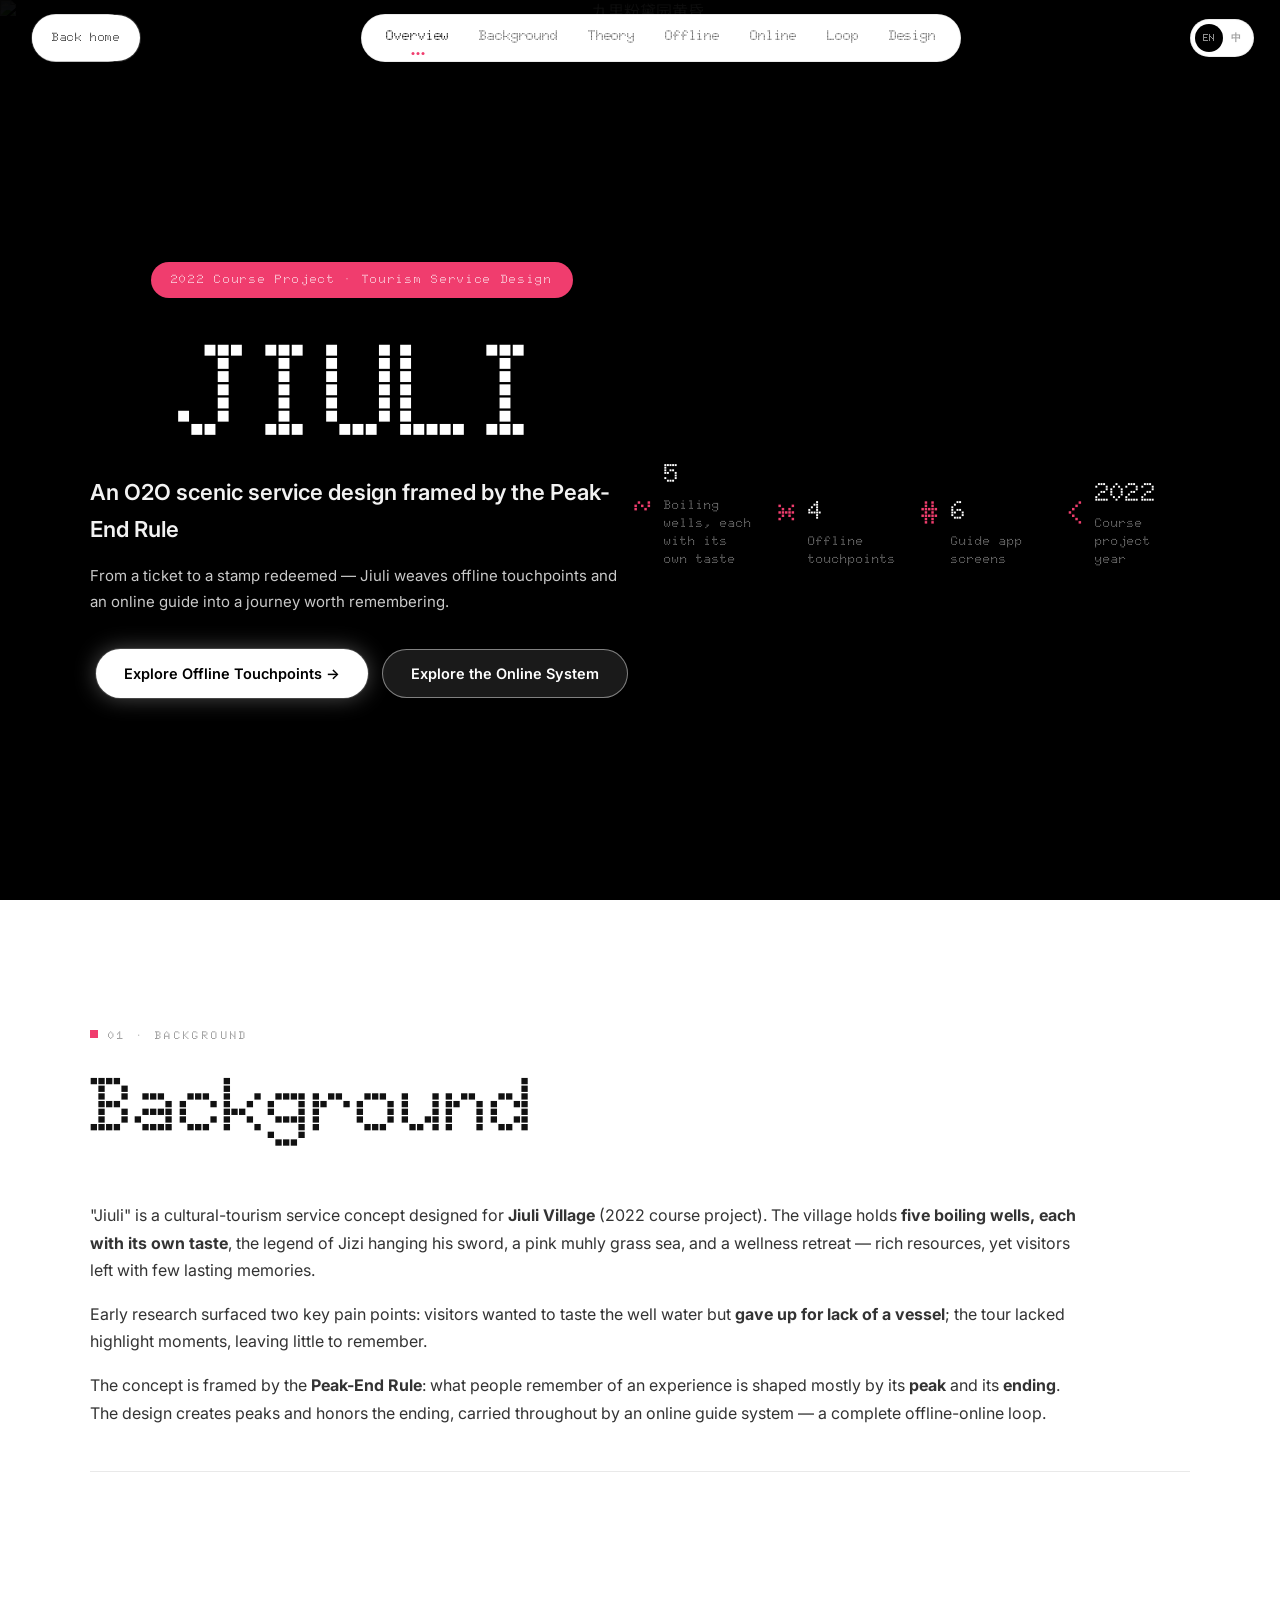
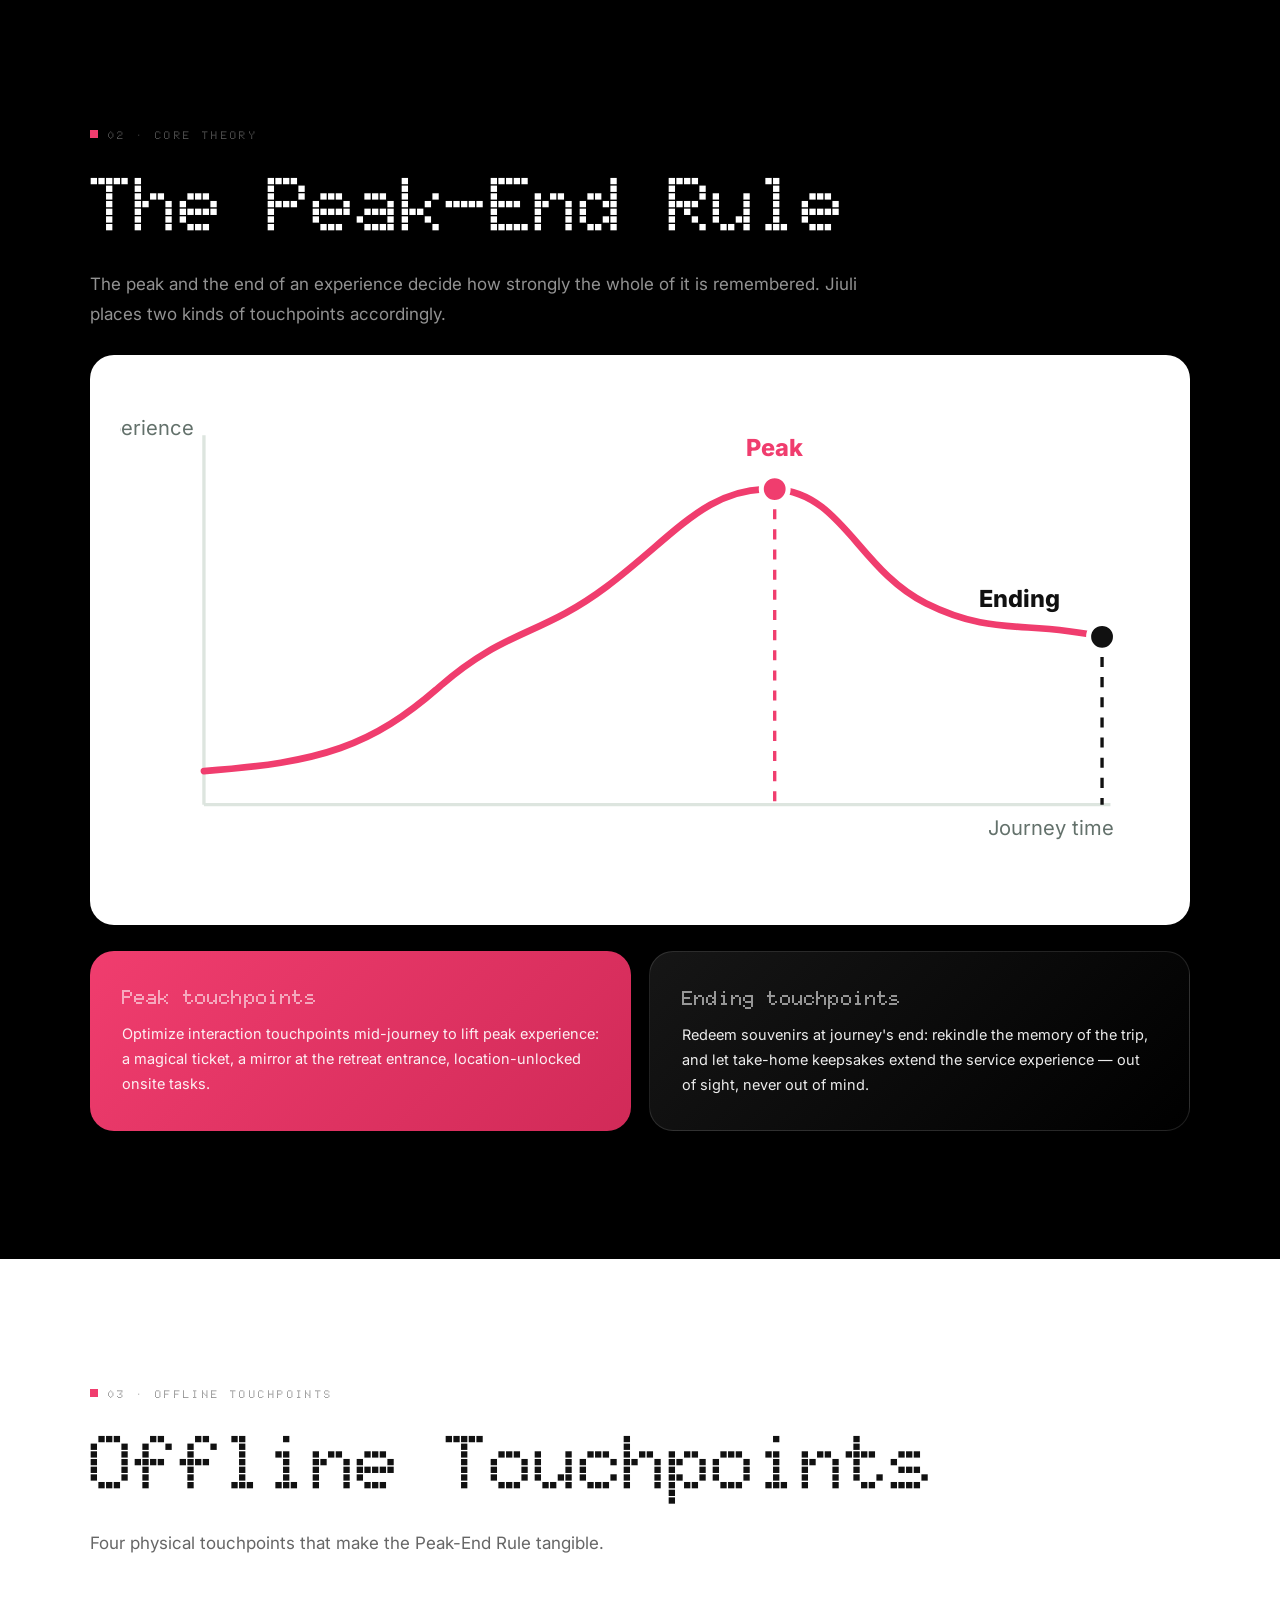
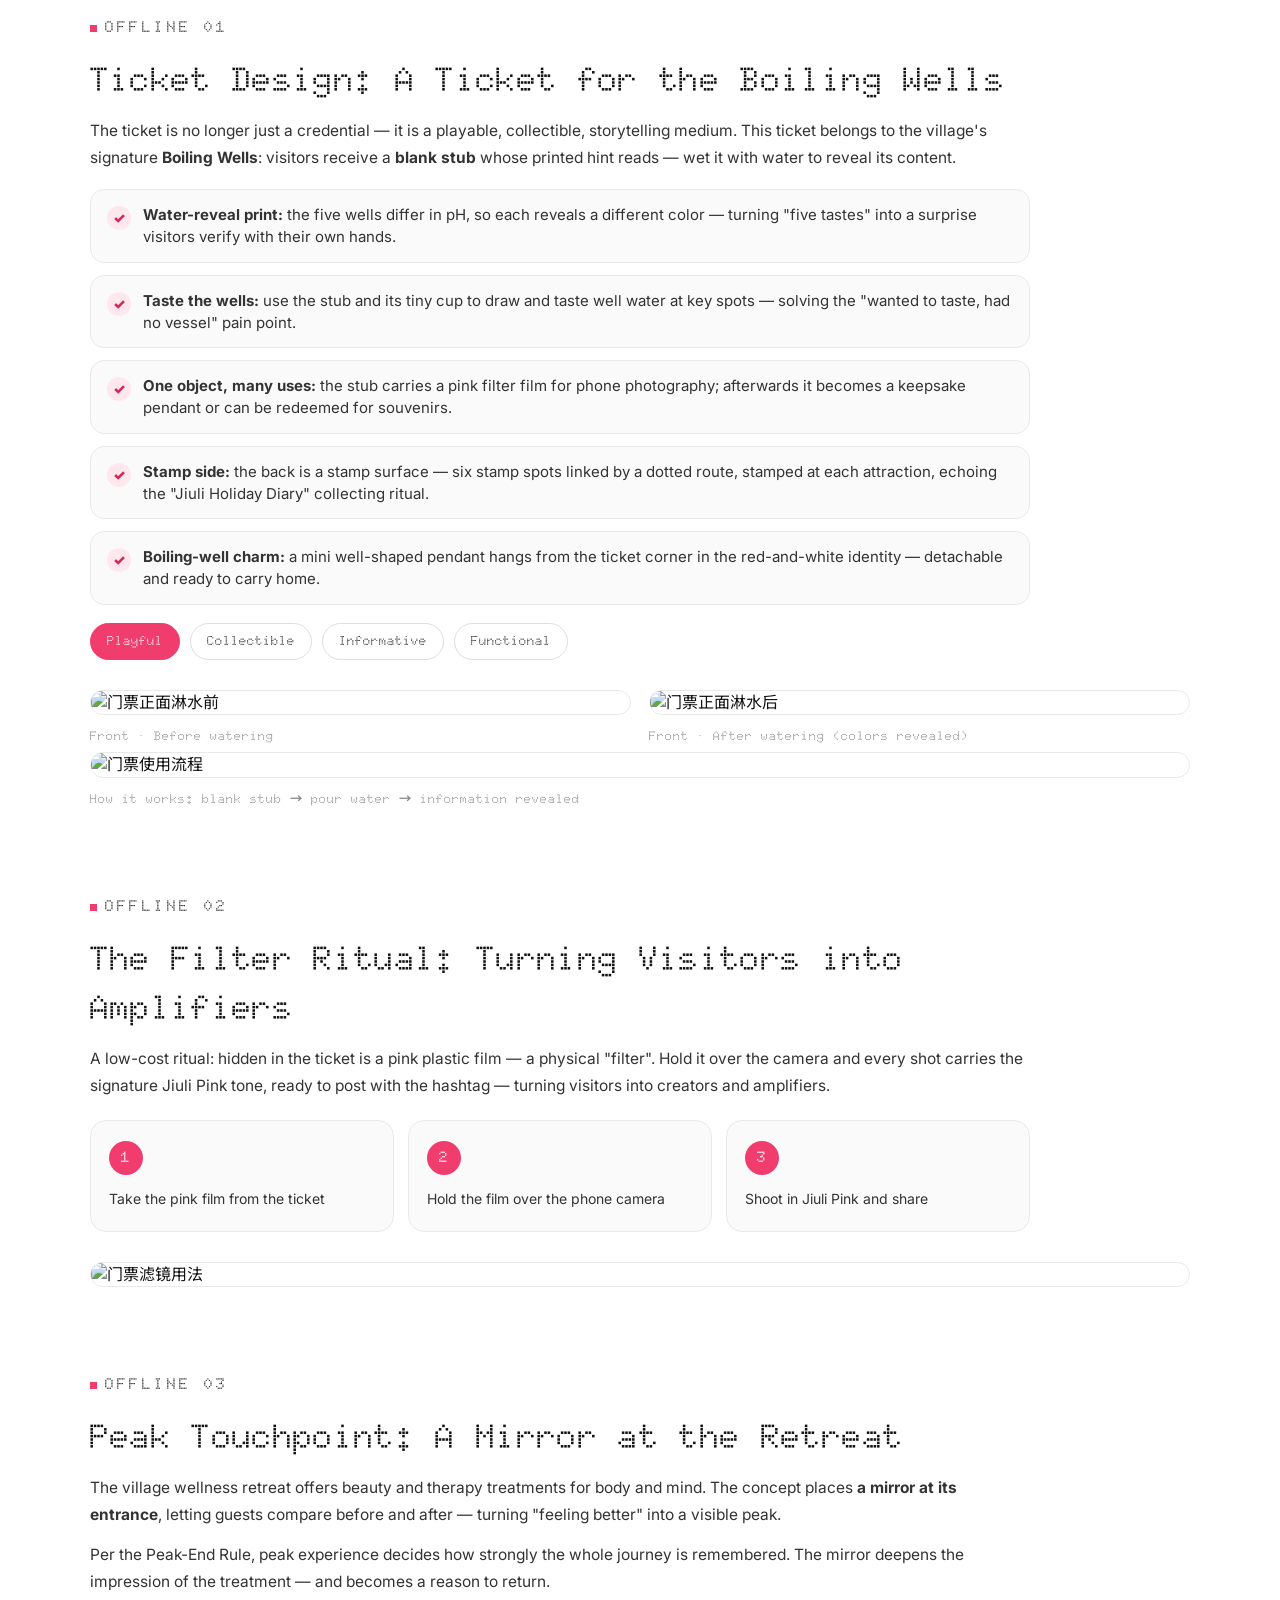
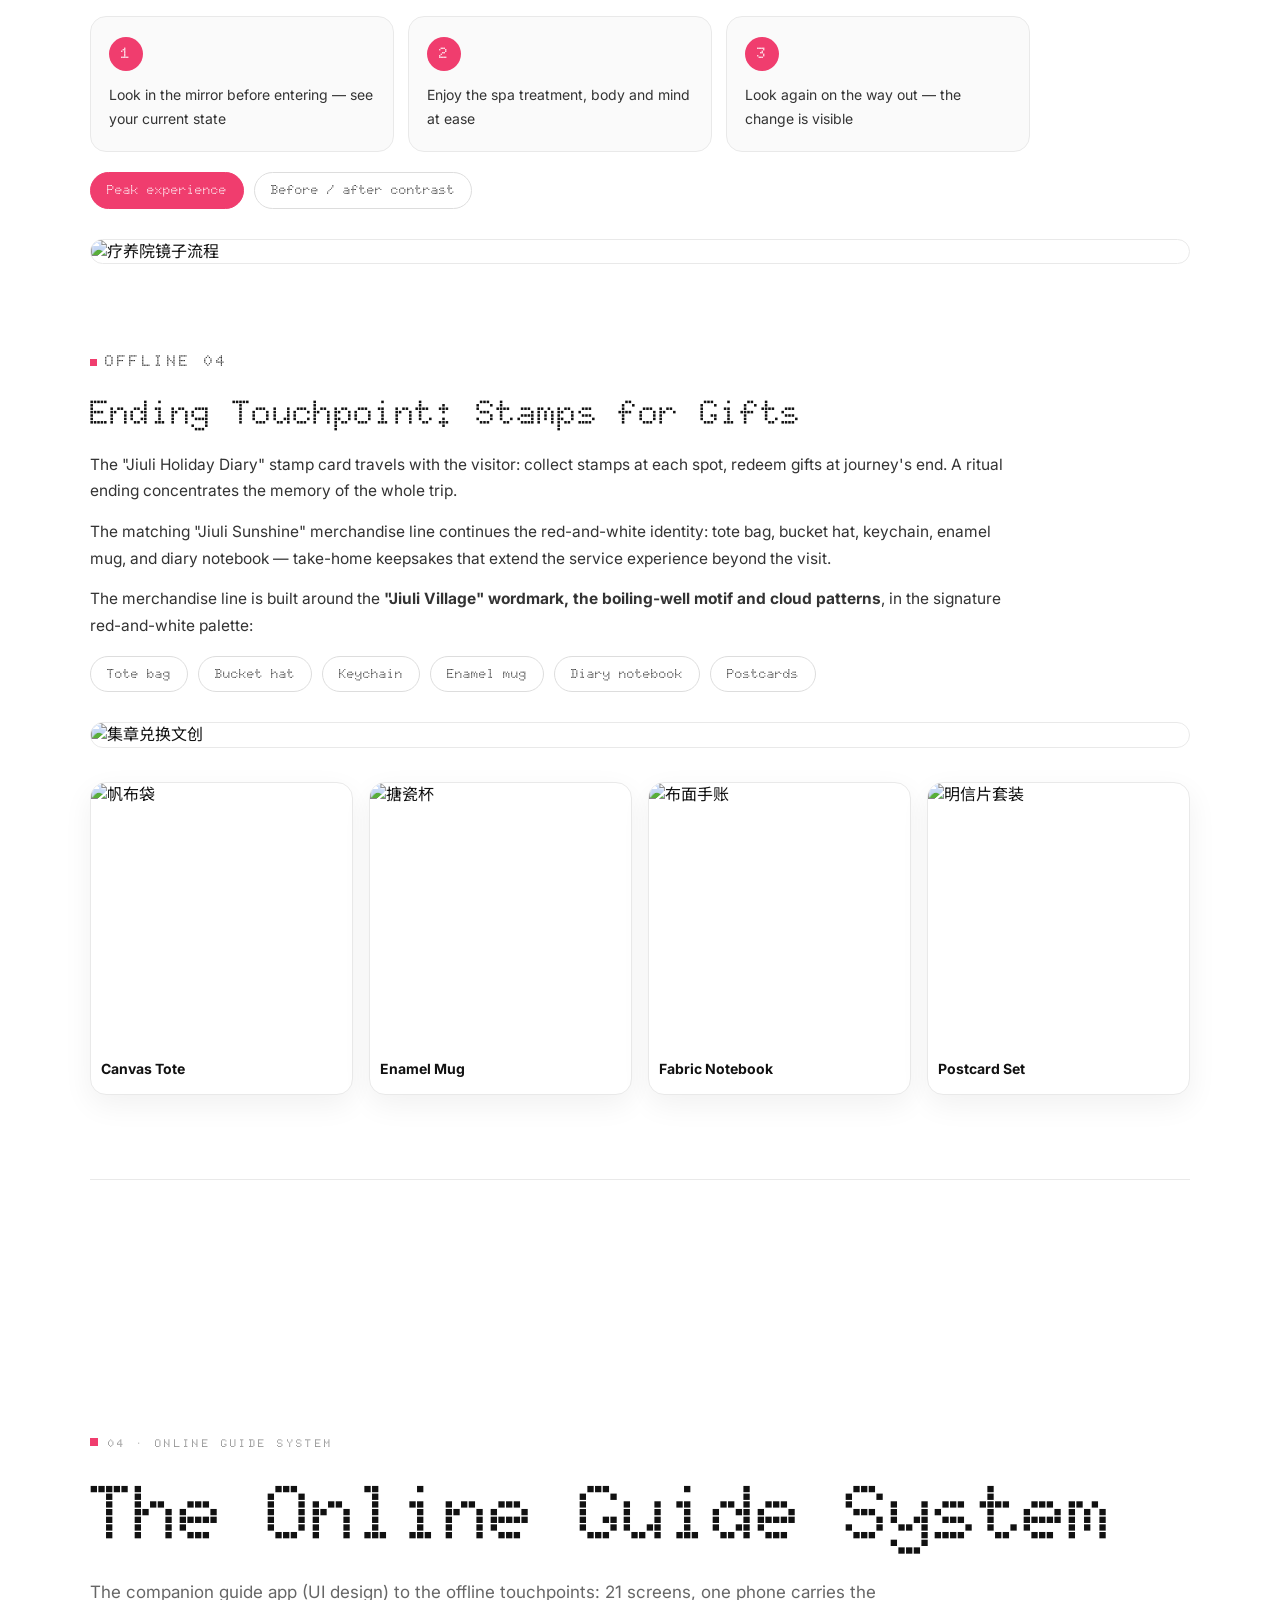
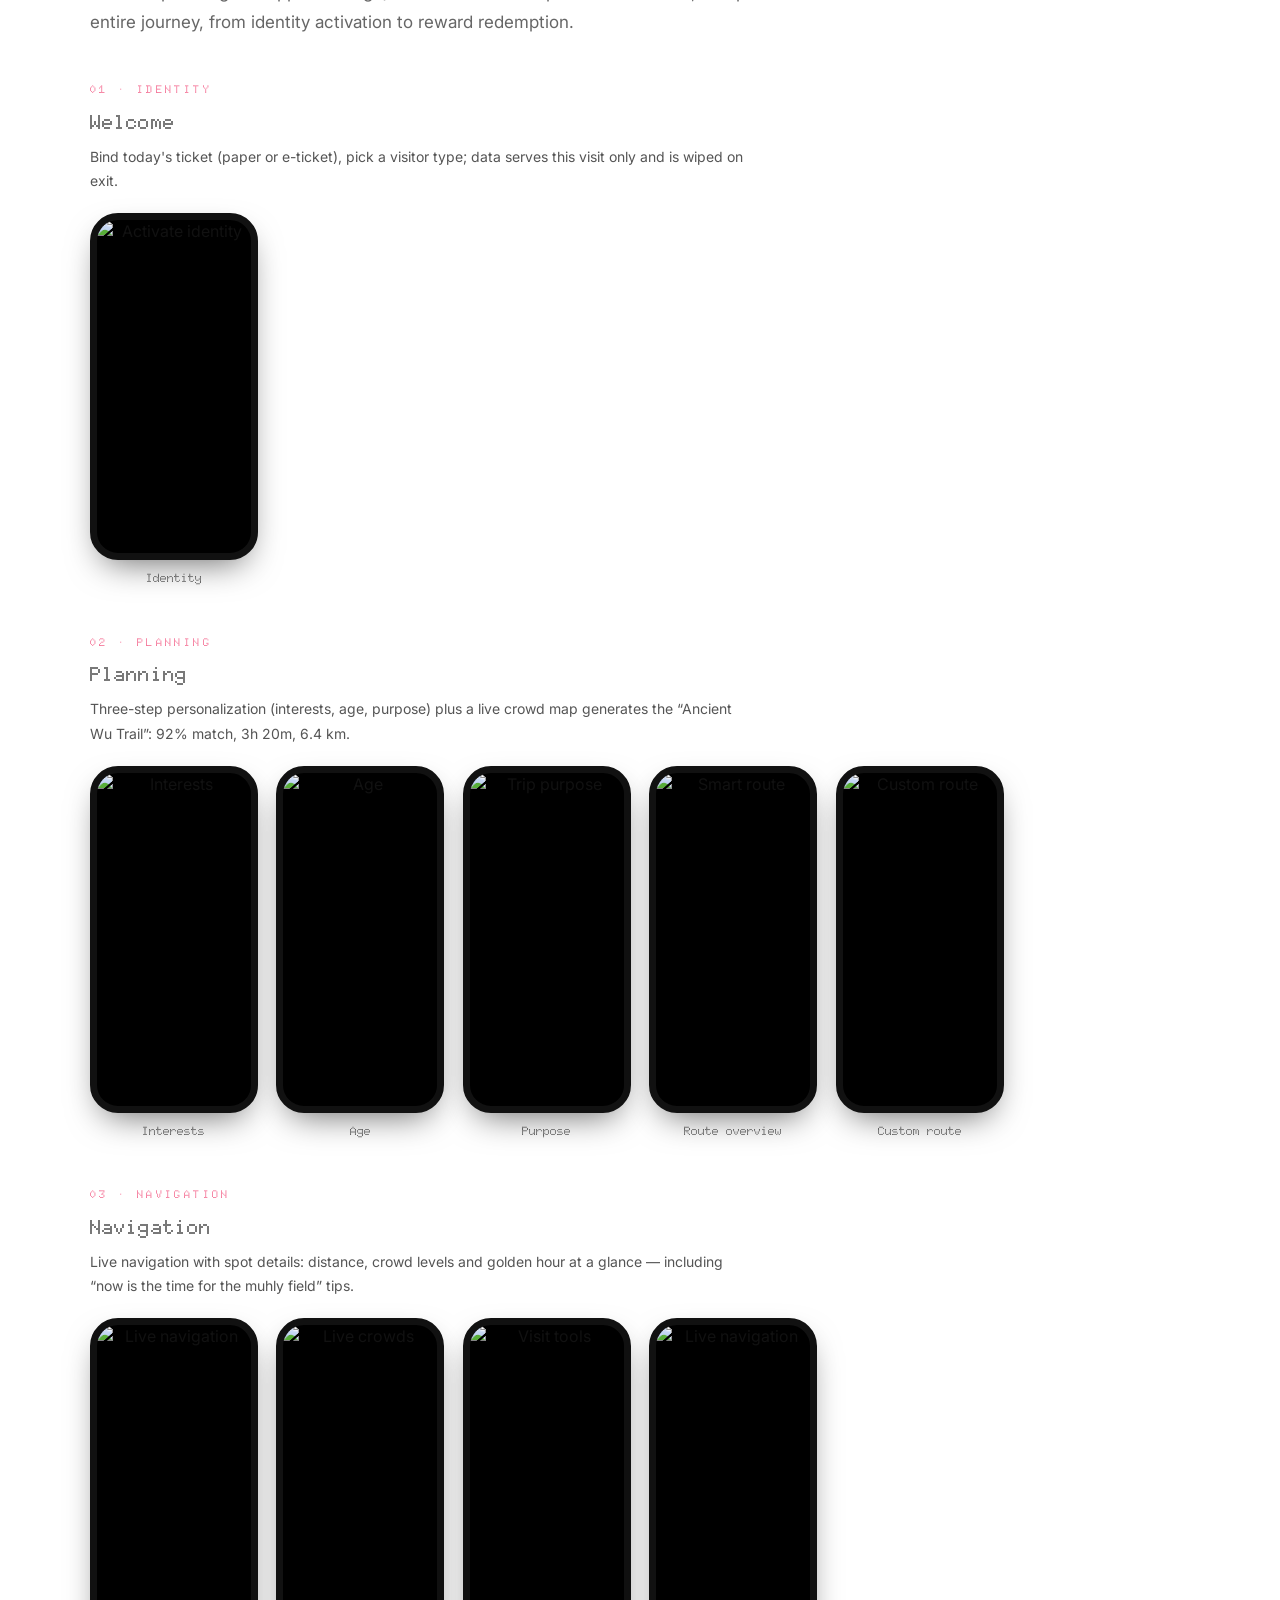
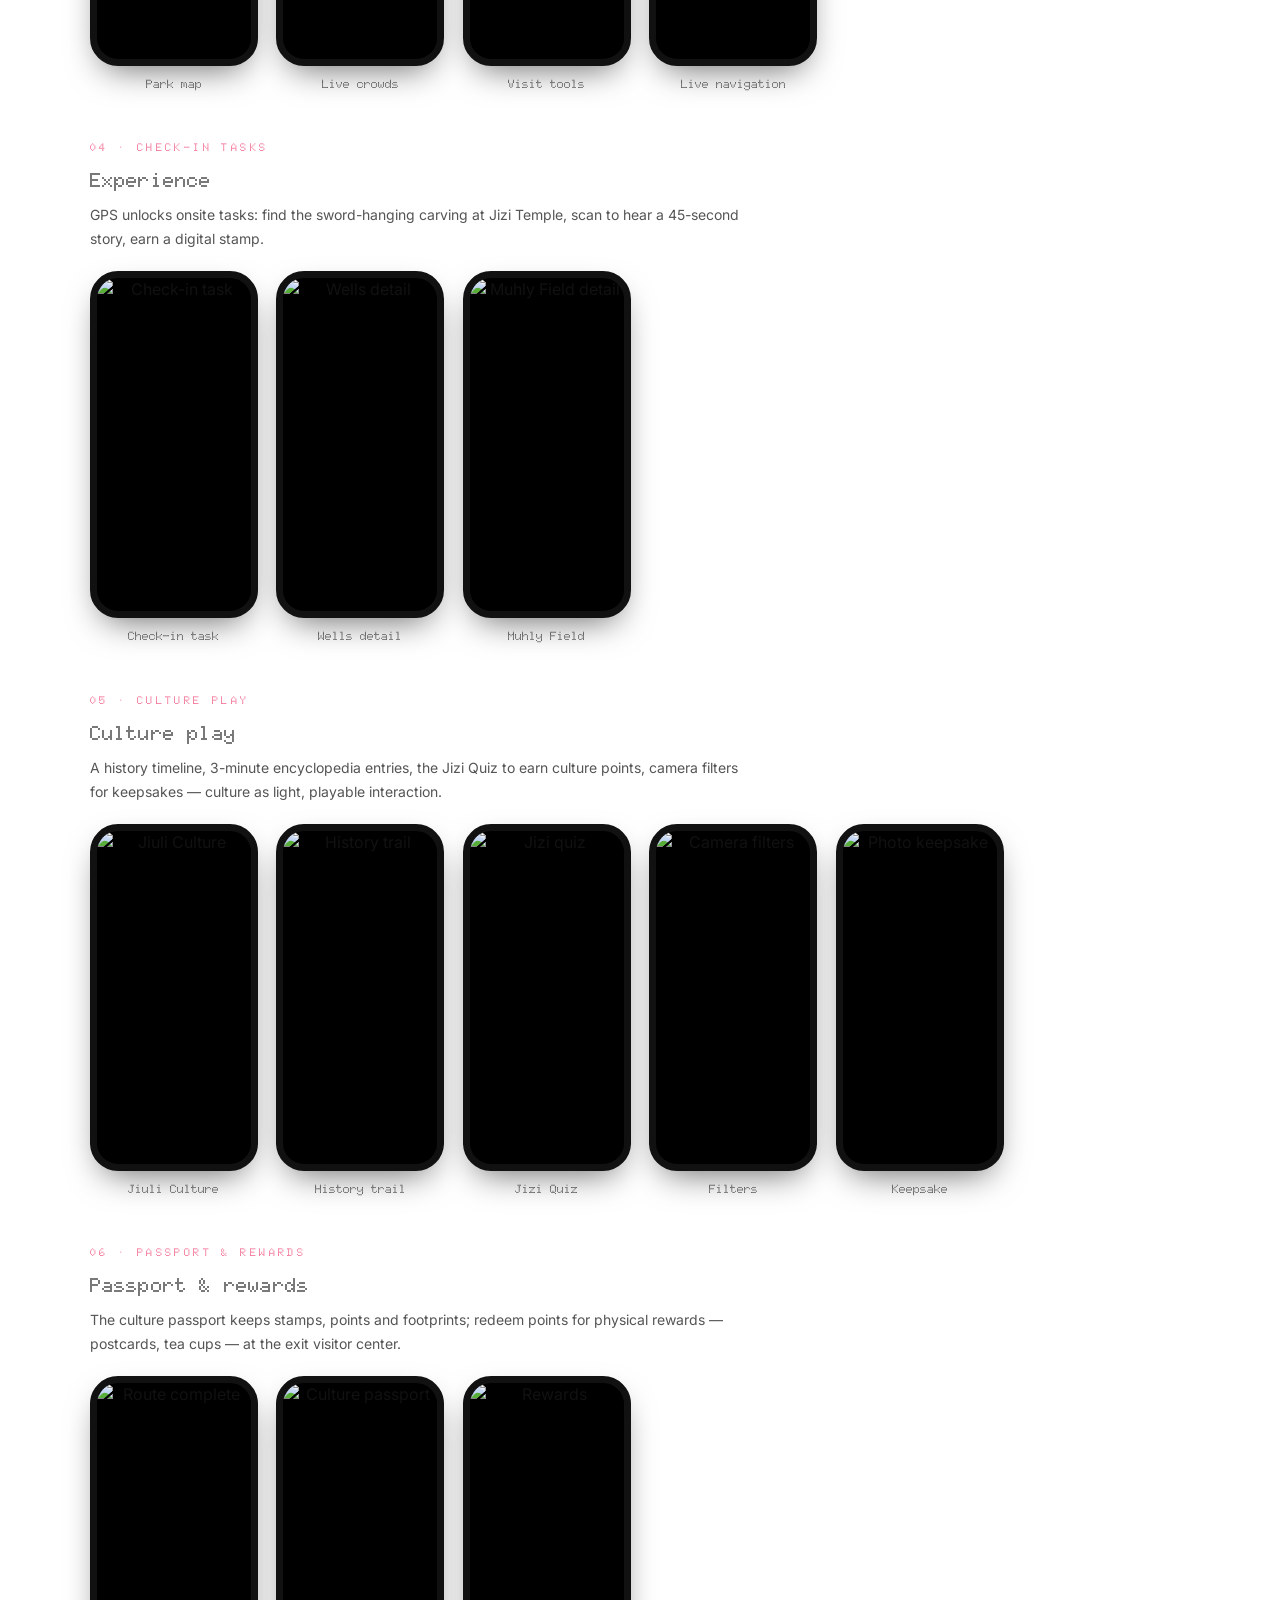
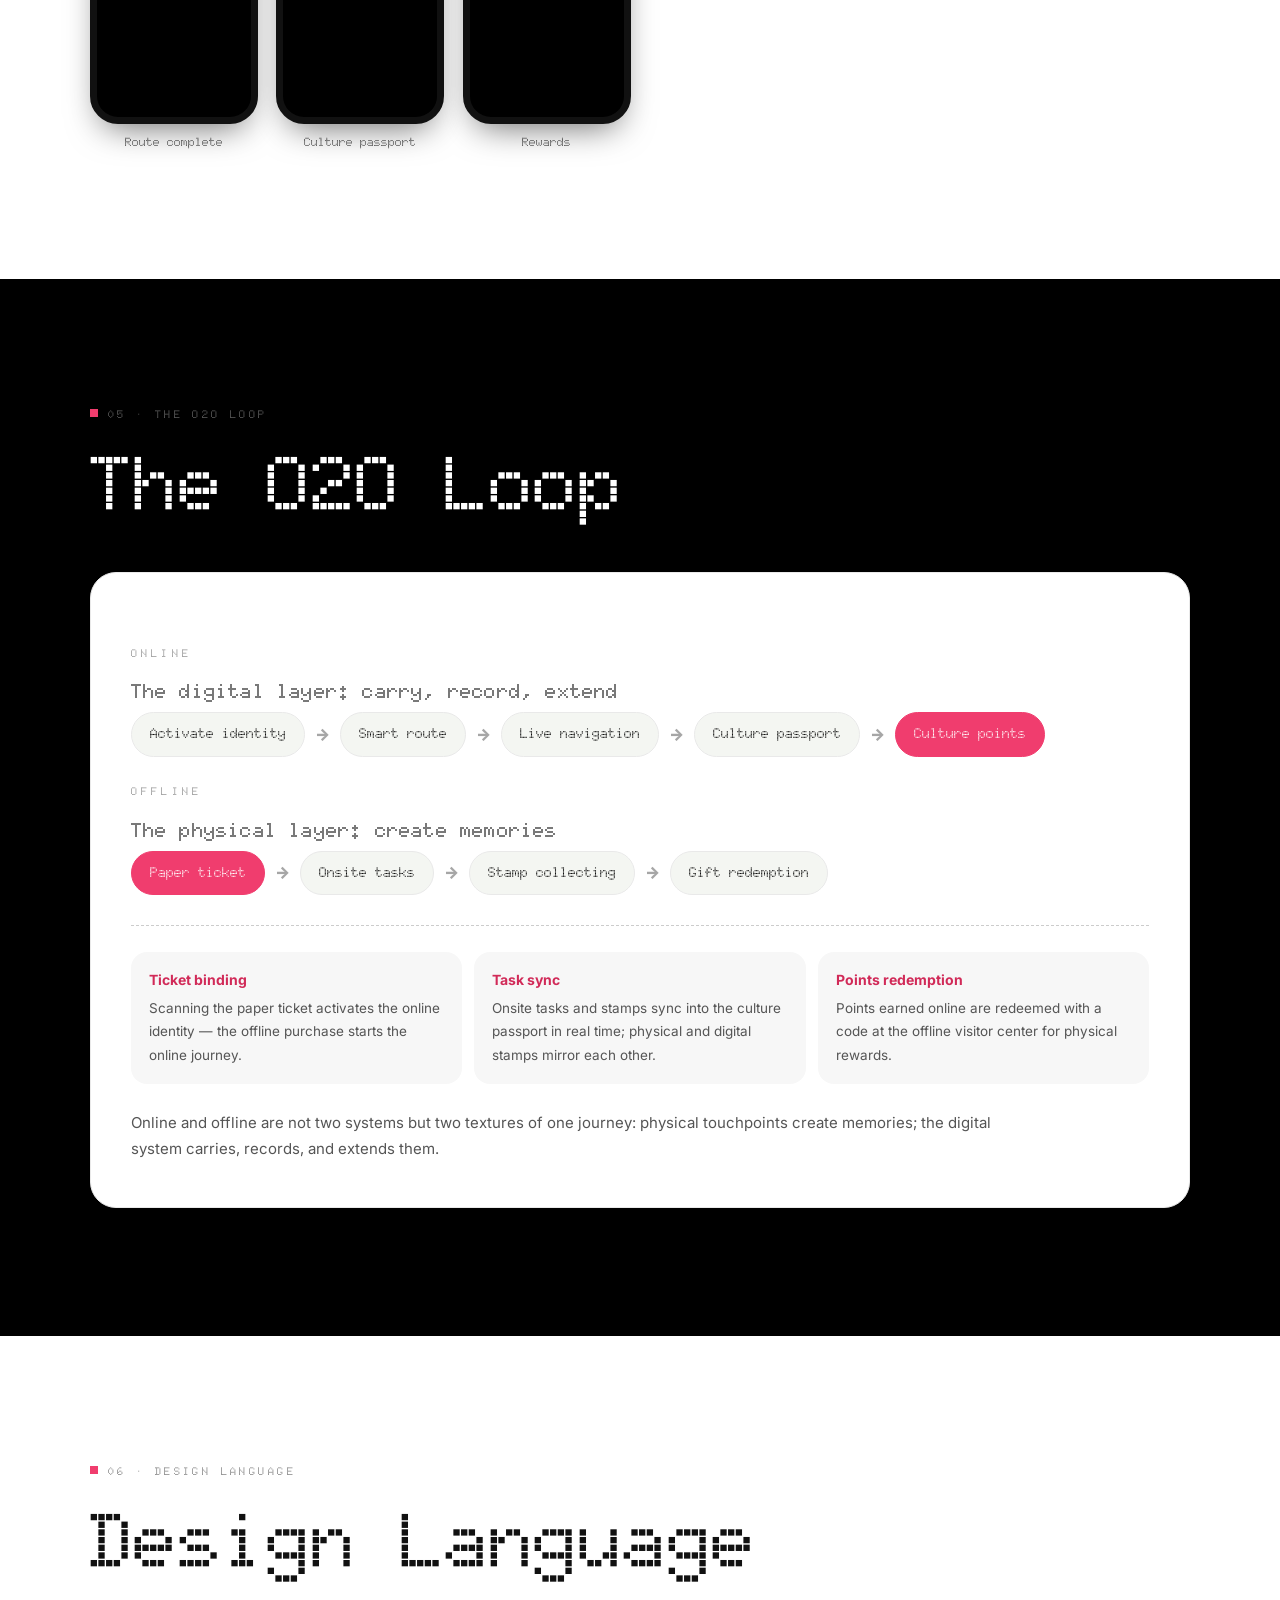
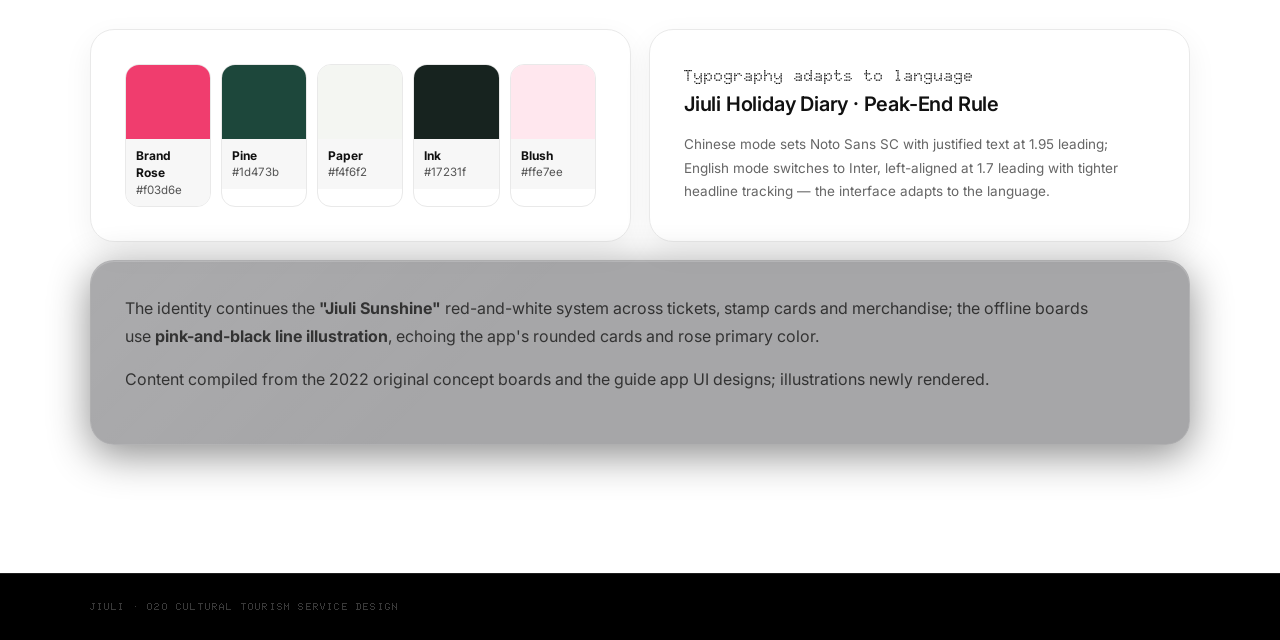
==== commit 4e38e74e: "Unify project page navbars: fixed top, brand left, nav centered, lang right; APP defaults to English" ====
--- a/APP Interaction Design project/index.html
+++ b/APP Interaction Design project/index.html
@@ -1,5 +1,5 @@
 <!DOCTYPE html>
-<html lang="zh">
+<html lang="en">
 <head>
 <meta charset="UTF-8">
 <meta name="viewport" content="width=device-width, initial-scale=1.0, viewport-fit=cover">
@@ -39,8 +39,9 @@
 .site-header{position:fixed;top:0;left:0;right:0;z-index:50;
   padding:calc(14px + env(safe-area-inset-top)) clamp(14px,2.4vw,26px) 14px clamp(14px,3vw,32px);
   background:linear-gradient(180deg,rgba(0,0,0,.75),rgba(0,0,0,0));pointer-events:none}
-.header-inner{max-width:1180px;margin:0 0 0 auto;display:flex;align-items:center;justify-content:flex-end;
+.header-inner{max-width:1280px;margin:0 auto;display:flex;align-items:center;
   gap:clamp(10px,1.7vw,18px);pointer-events:auto}
+.header-inner .nav-pill{margin:0 auto}
 .brand{display:inline-flex;align-items:center;gap:9px;height:clamp(44px,5.2vw,48px);padding:0 18px;flex:0 0 auto;
   border-radius:999px;background:#fff;color:#000;border:1px solid rgba(0,0,0,.08);box-shadow:0 10px 30px rgba(0,0,0,.10);
   font-family:'Doto',"Noto Sans SC",sans-serif;font-weight:800;font-size:clamp(11px,1.1vw,13px);letter-spacing:.08em;white-space:nowrap;
@@ -294,7 +295,7 @@
       <a class="nav-link" href="#designlang" data-nav="designlang"><span data-zh="设计语言" data-en="Design">设计语言</span></a>
     </nav>
     <div class="lang-toggle" role="group" aria-label="Language">
-      <button type="button" data-lang="en">EN</button><button type="button" data-lang="zh" class="active">中</button>
+      <button type="button" data-lang="en" class="active">EN</button><button type="button" data-lang="zh">中</button>
     </div>
   </div>
 </header>
@@ -661,9 +662,9 @@
   document.querySelectorAll('[data-lang]').forEach(function(b){
     b.addEventListener('click',function(){apply(b.getAttribute('data-lang'));});
   });
-  var init='zh';
-  try{init=localStorage.getItem(KEY)||'zh';}catch(e){}
-  if(init!=='zh'&&init!=='en')init='zh';
+  var init='en';
+  try{init=localStorage.getItem(KEY)||'en';}catch(e){}
+  if(init!=='zh'&&init!=='en')init='en';
   apply(init);
 
   // reveal on scroll
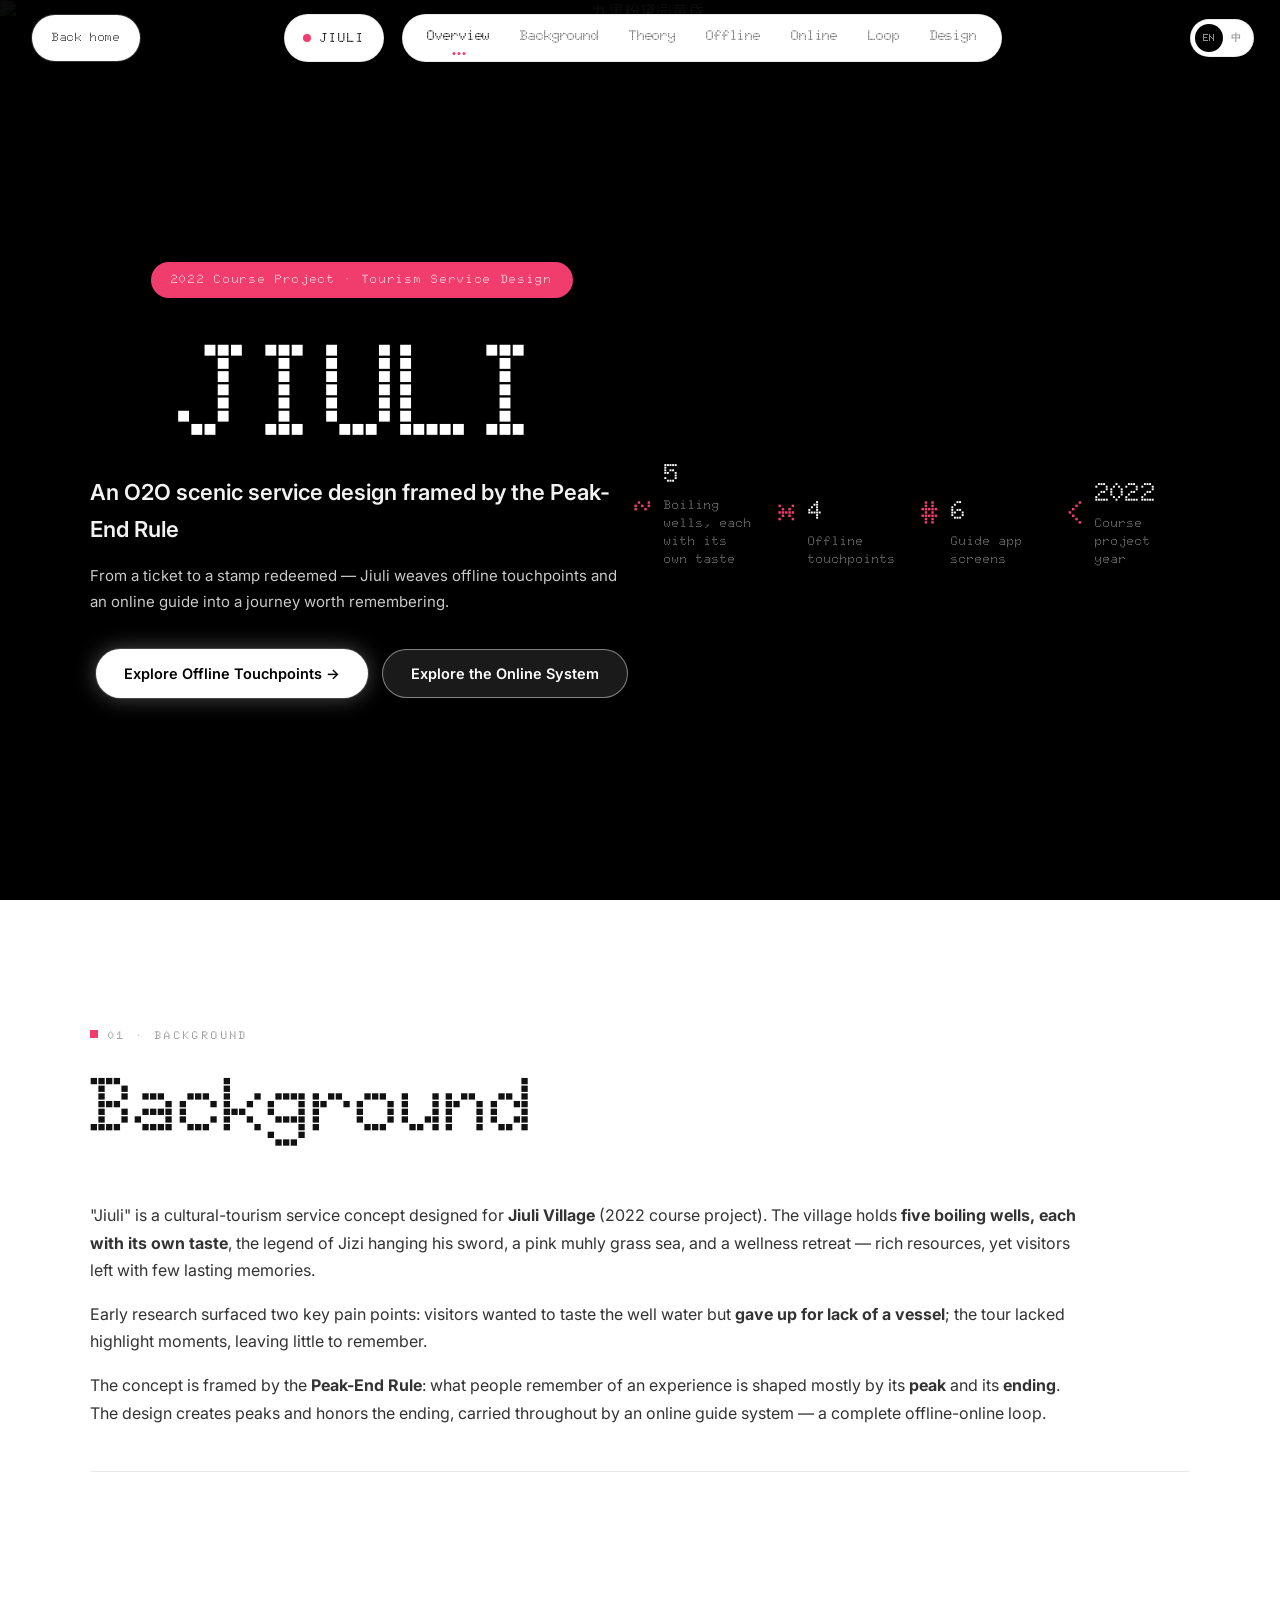
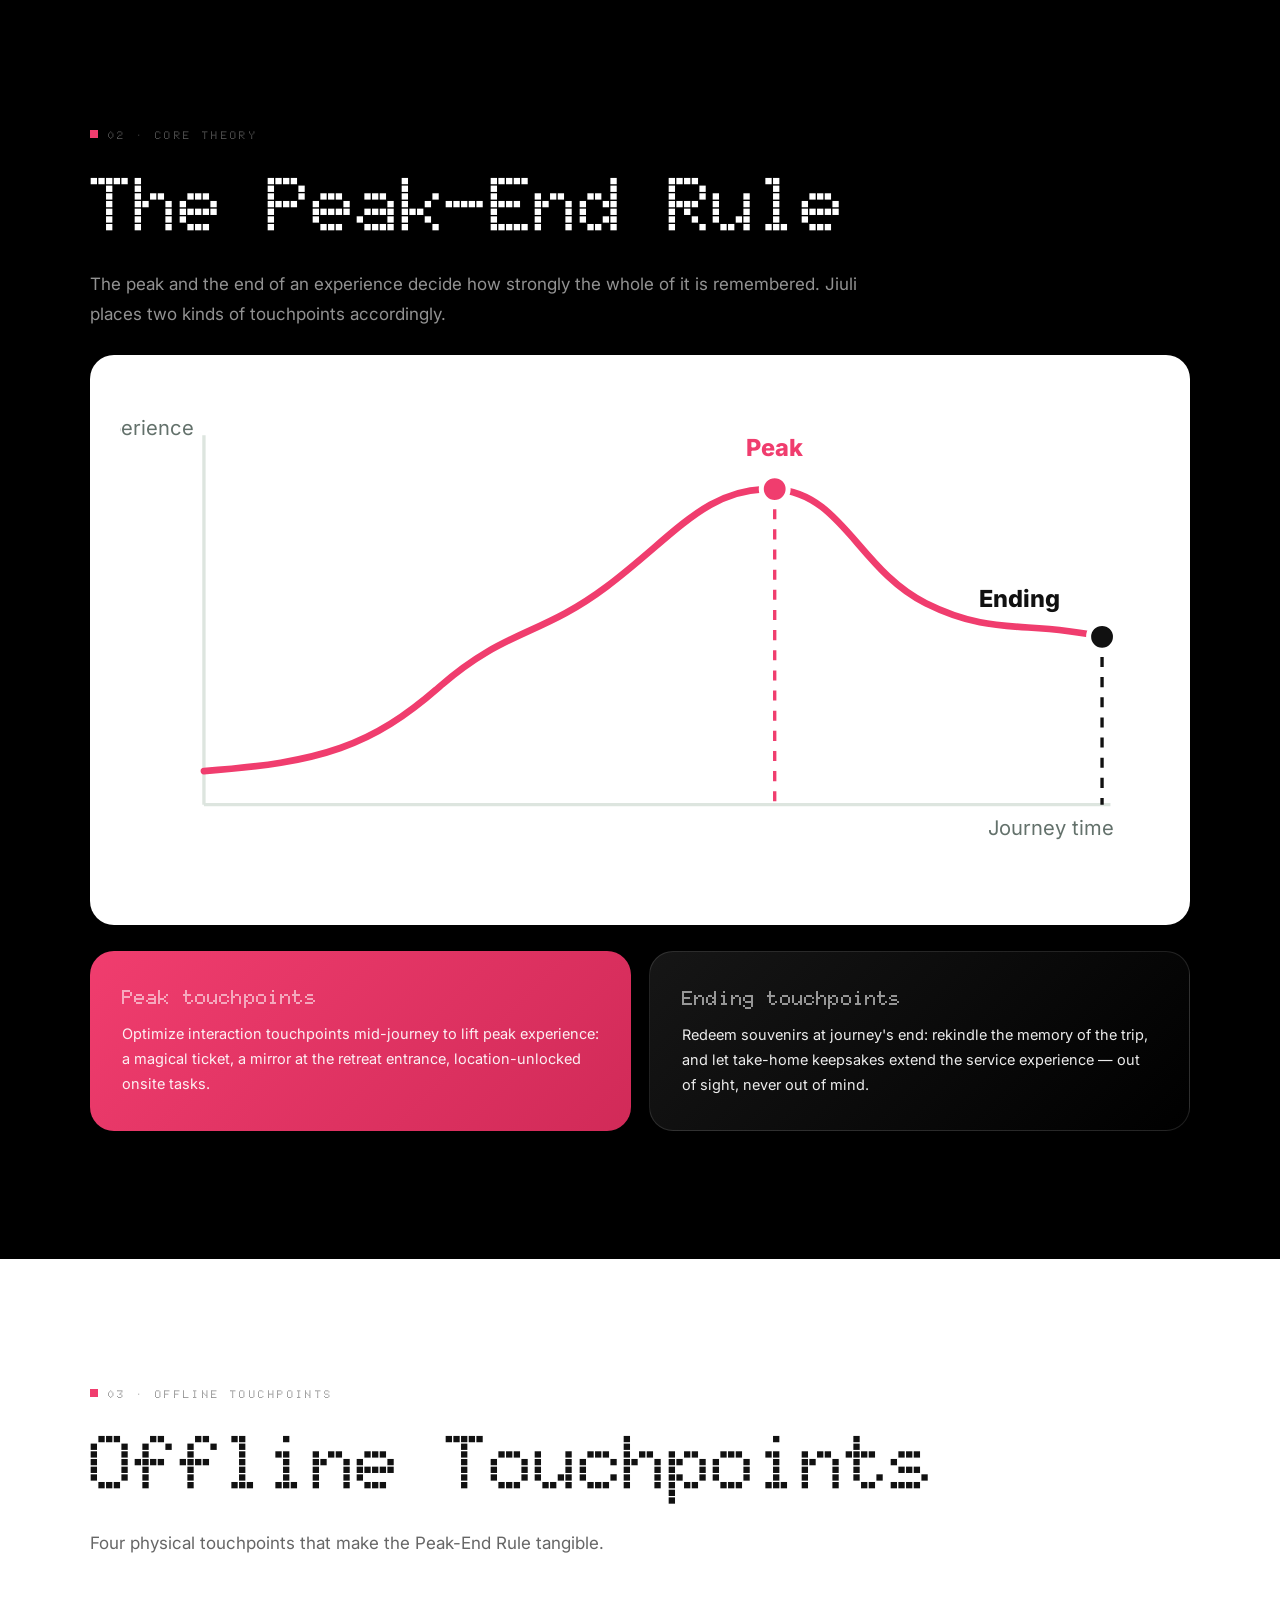
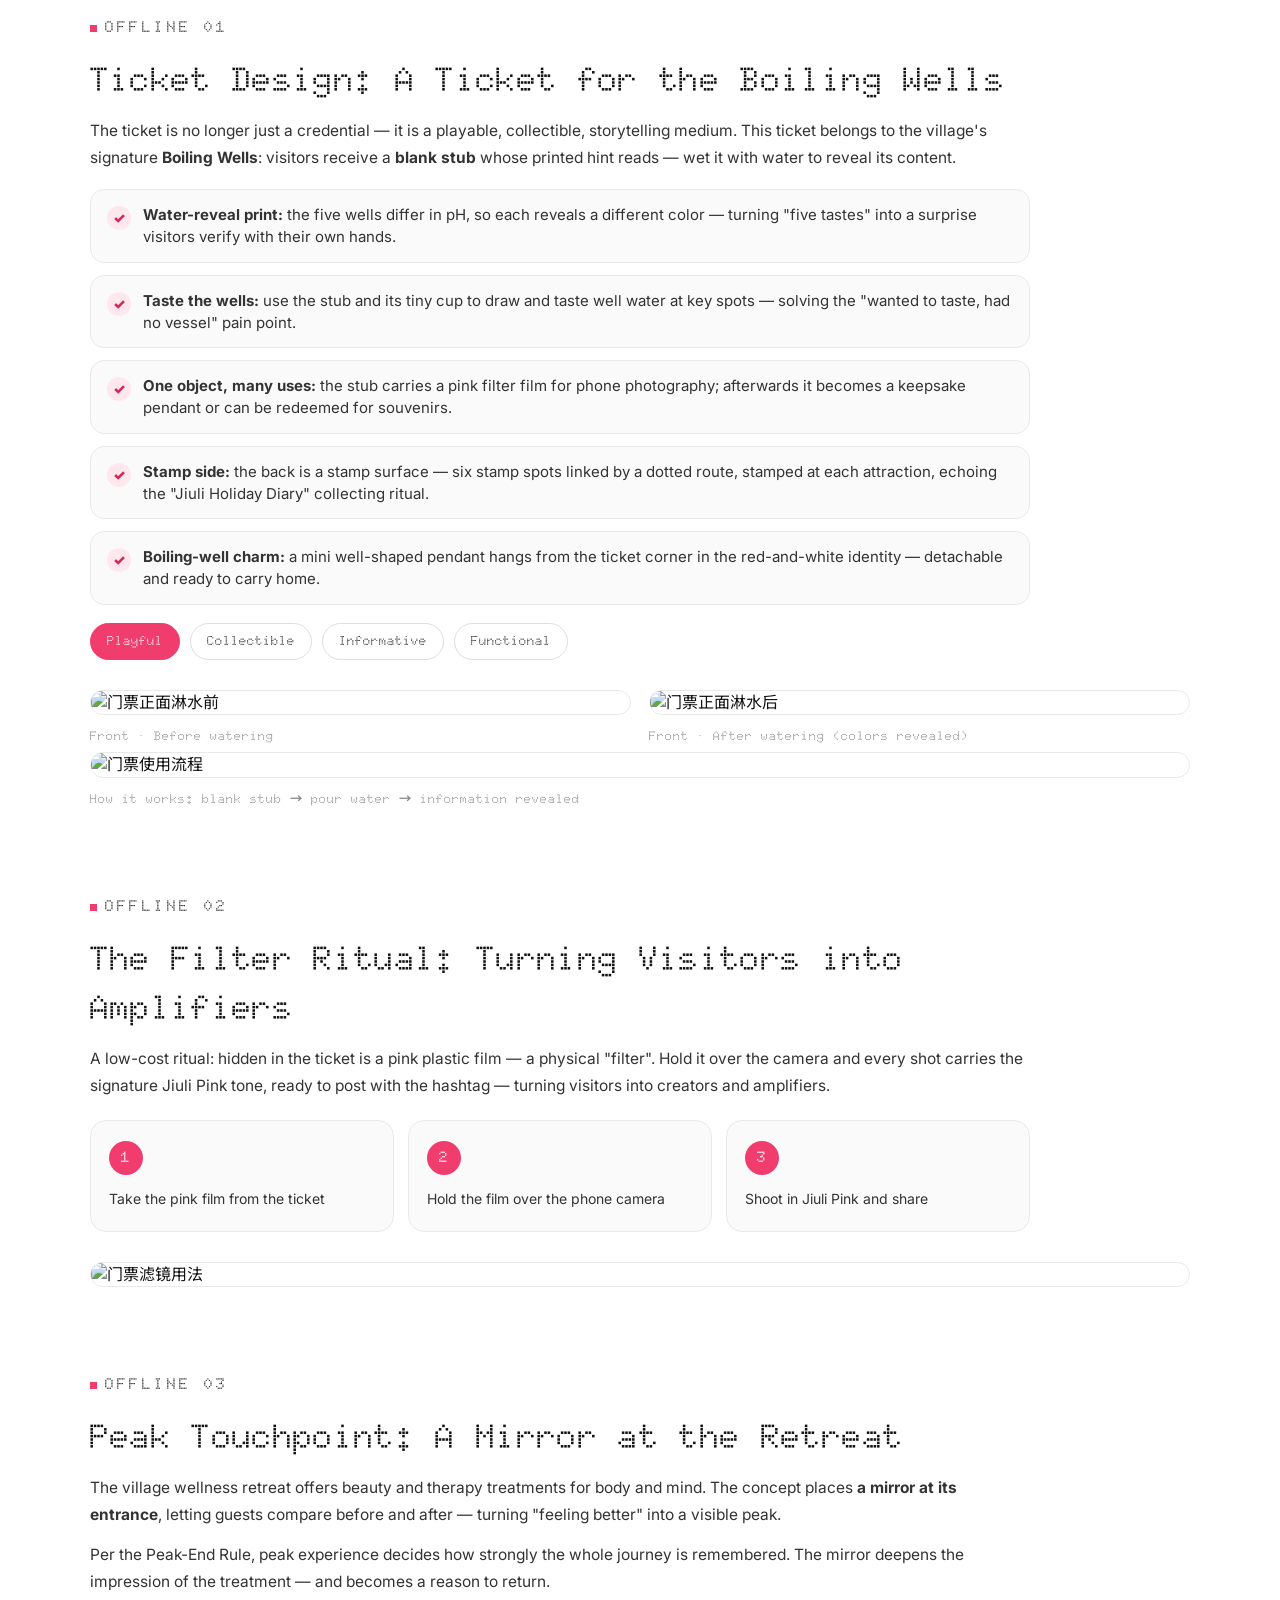
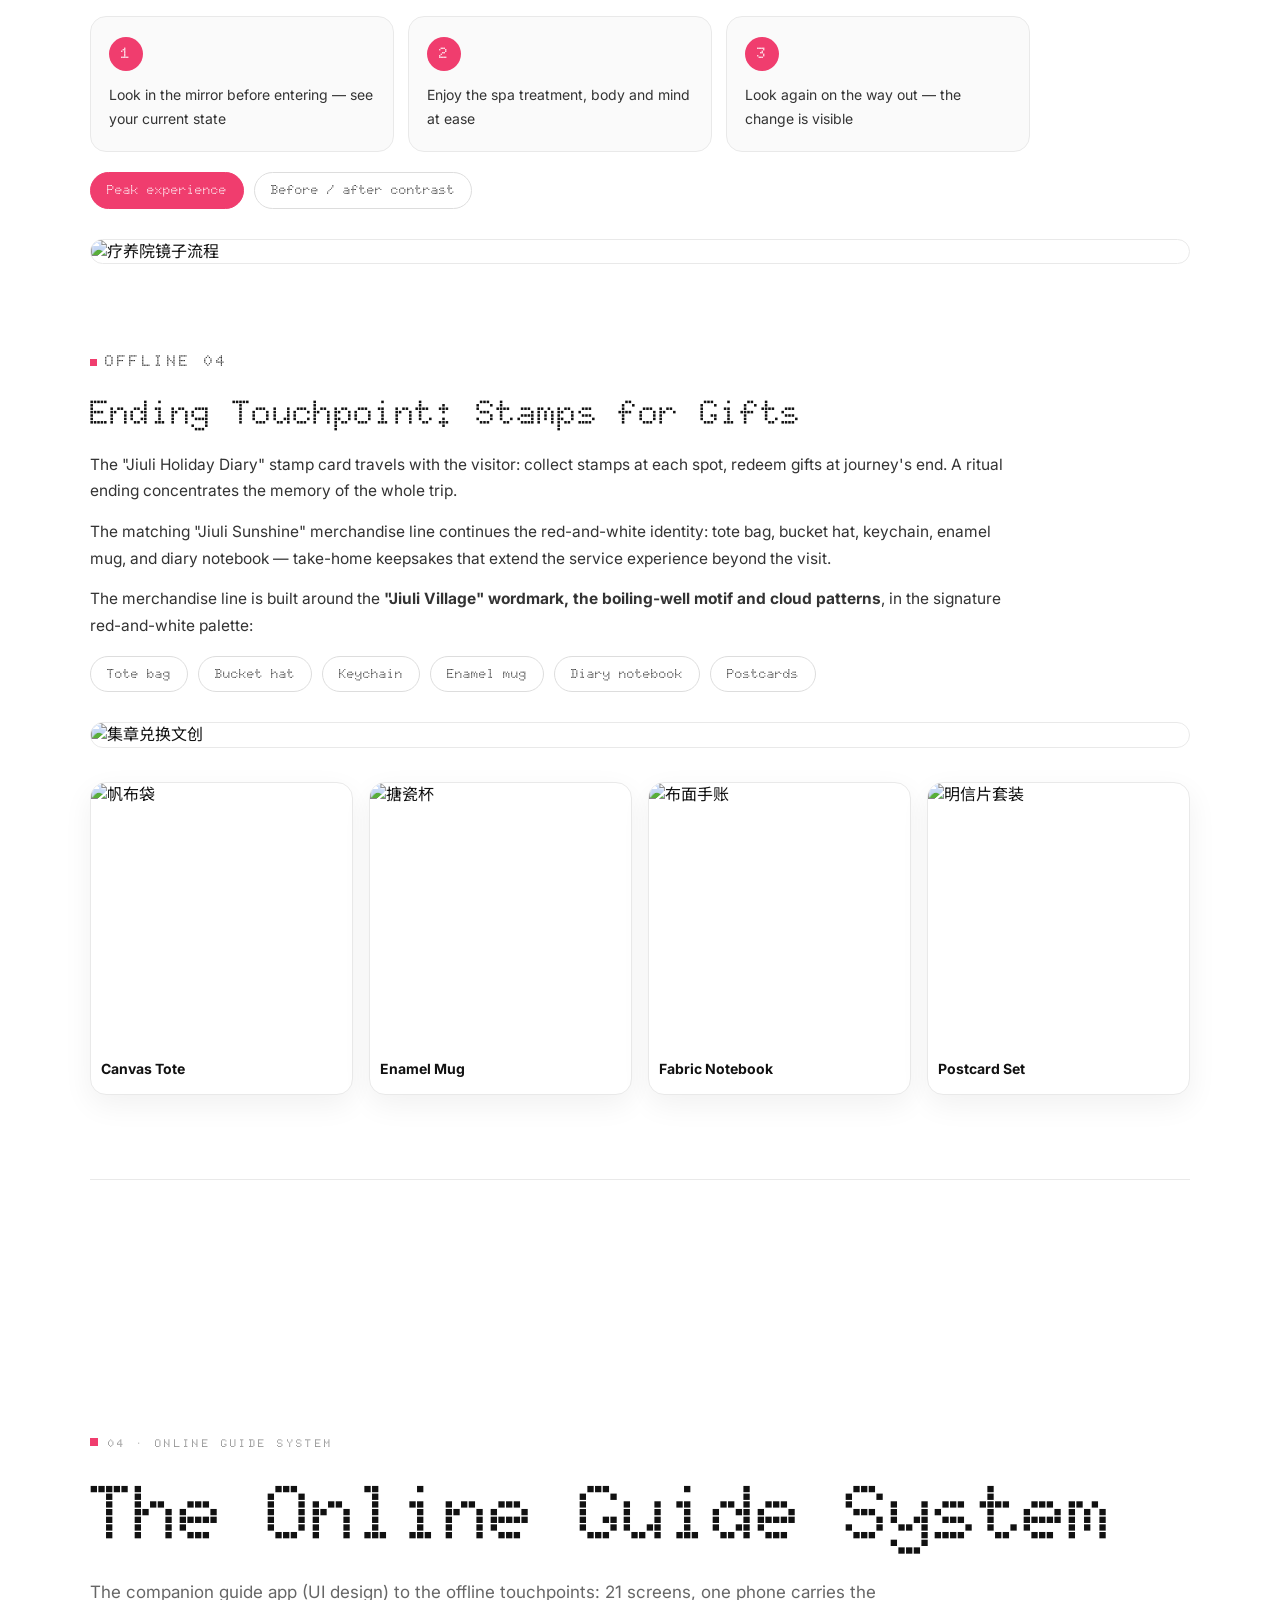
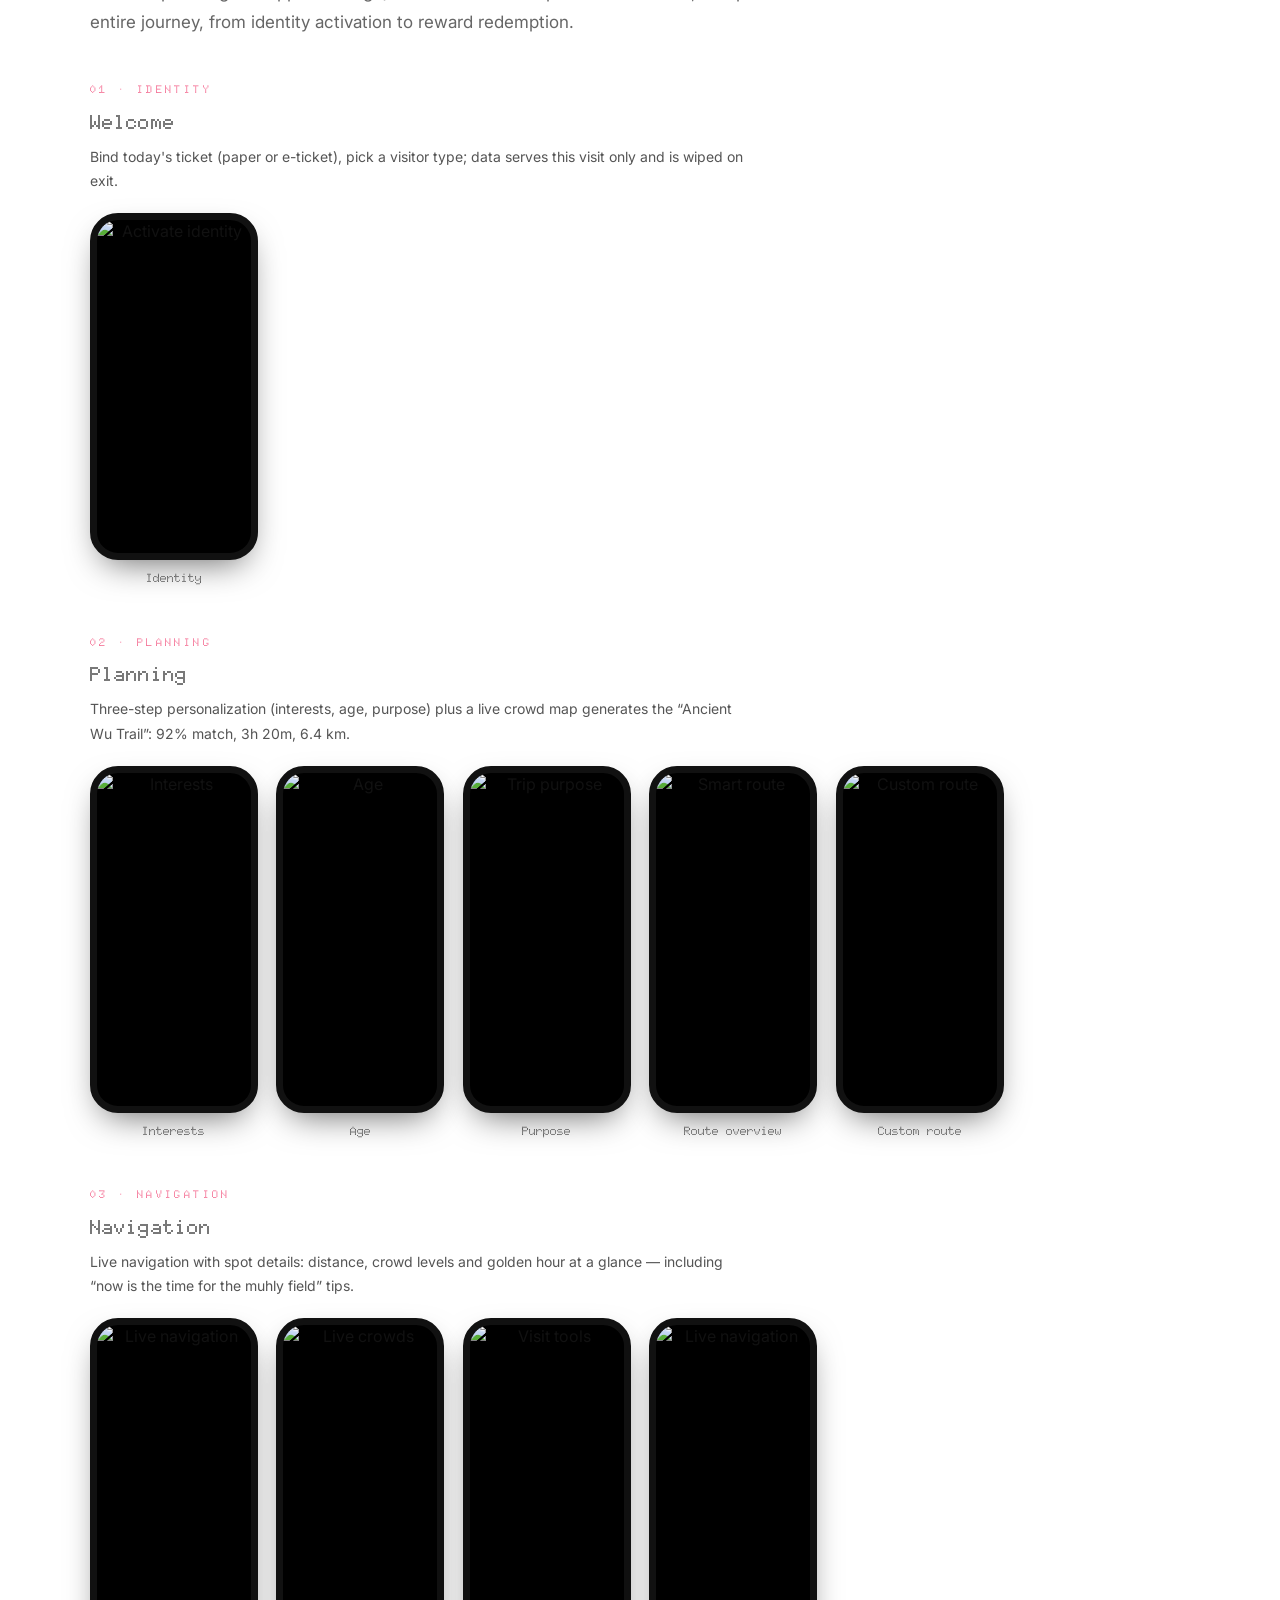
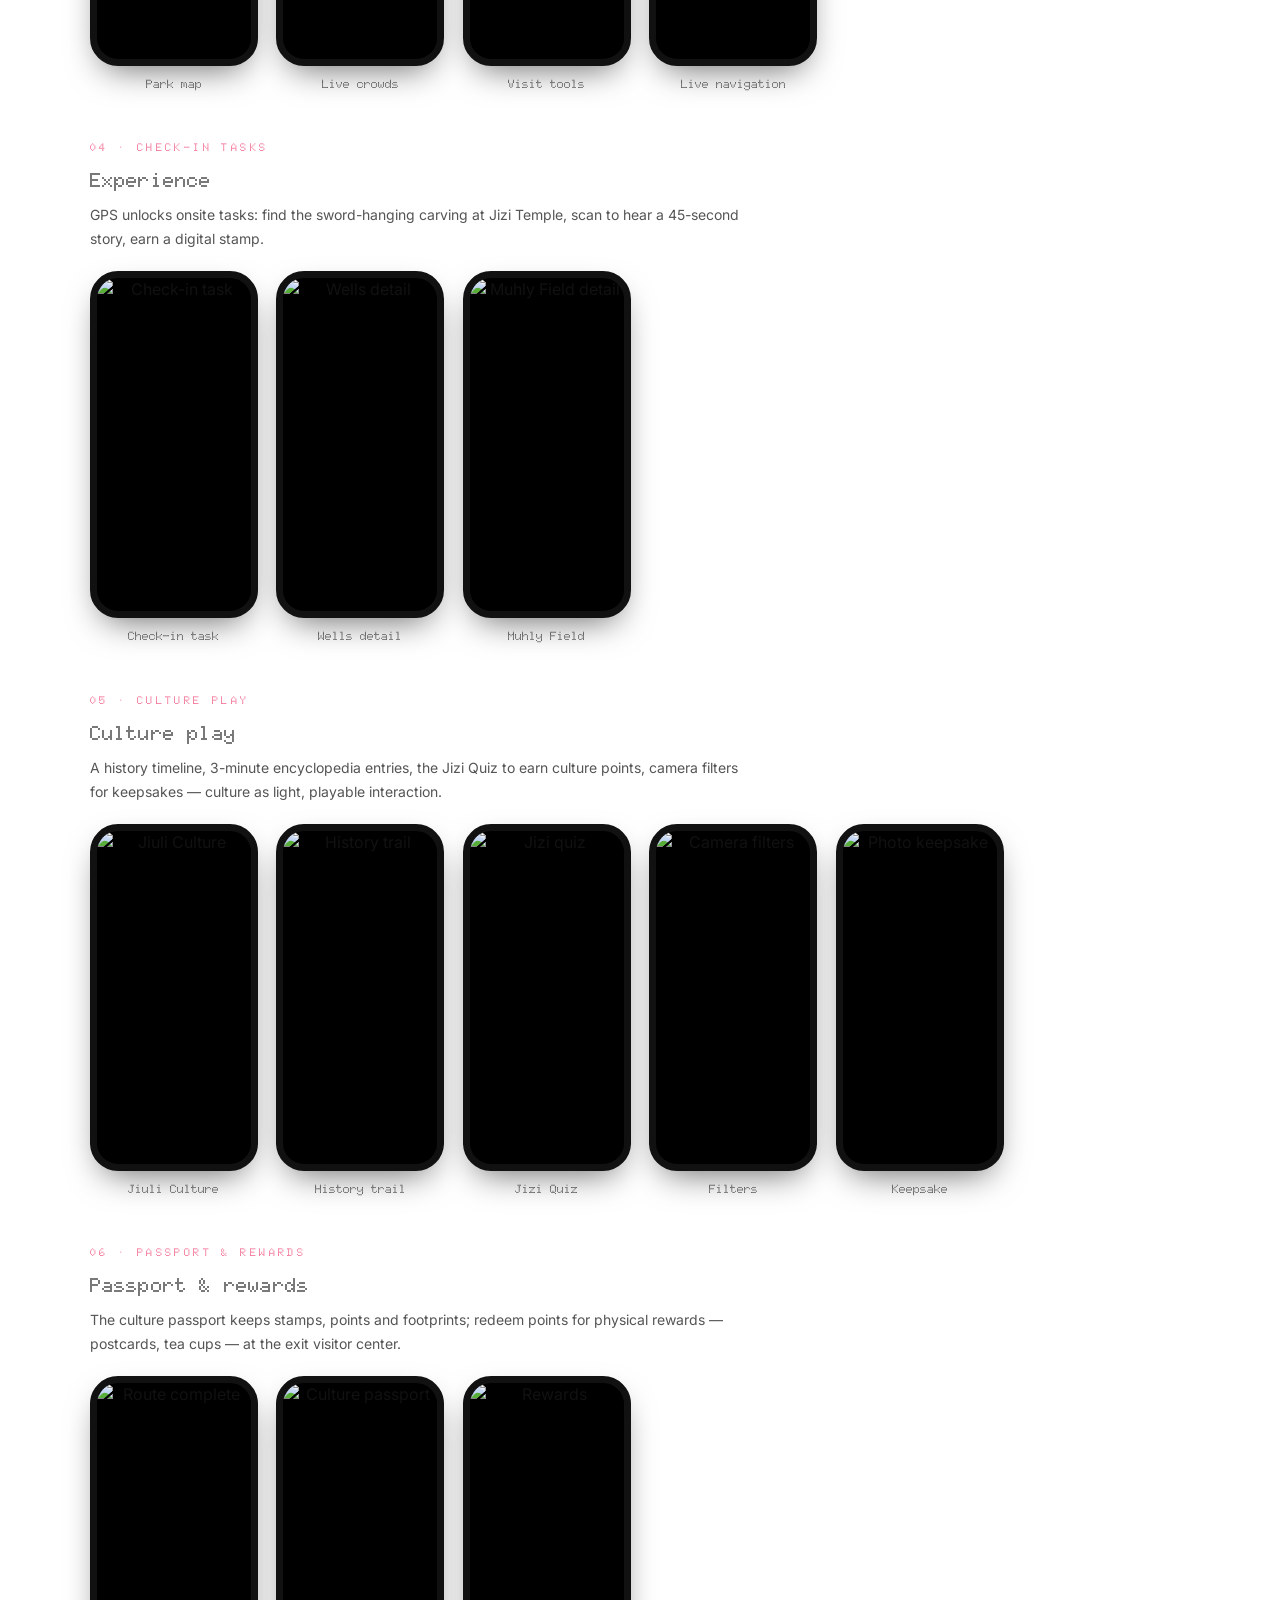
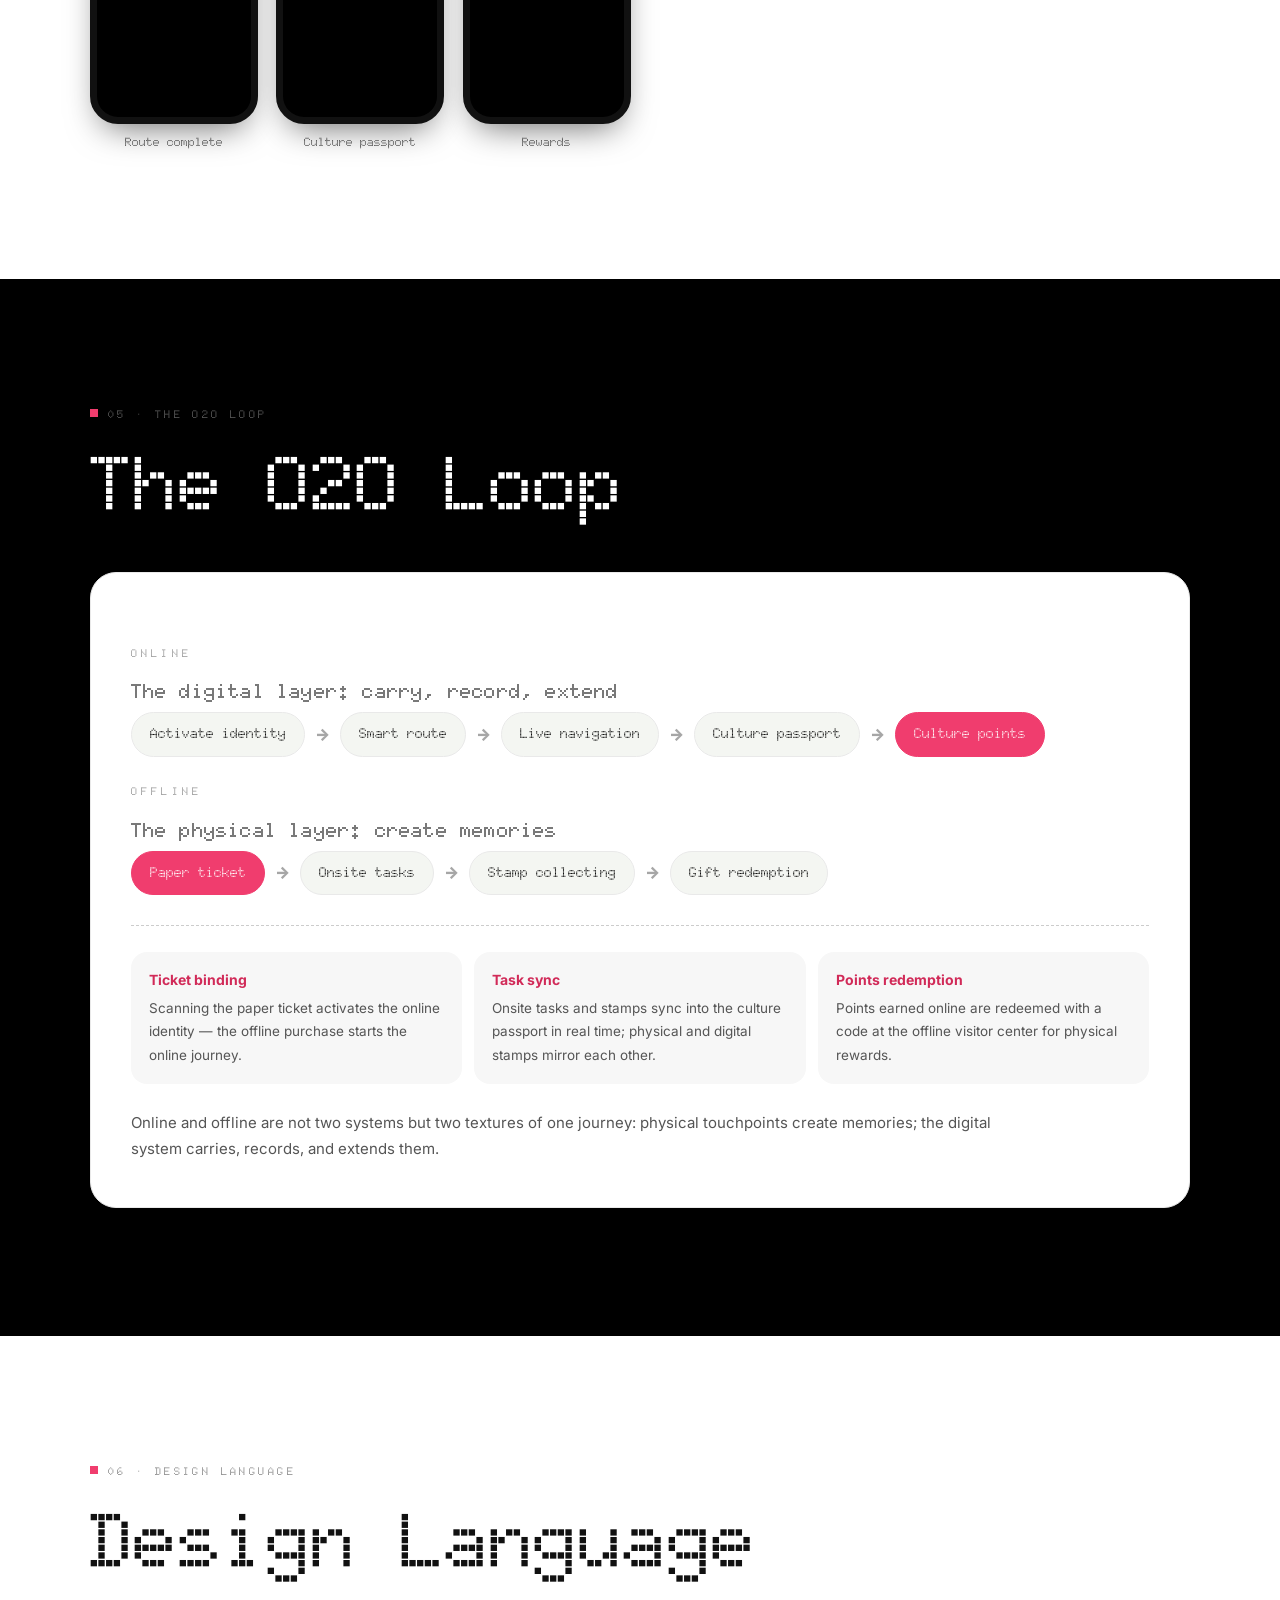
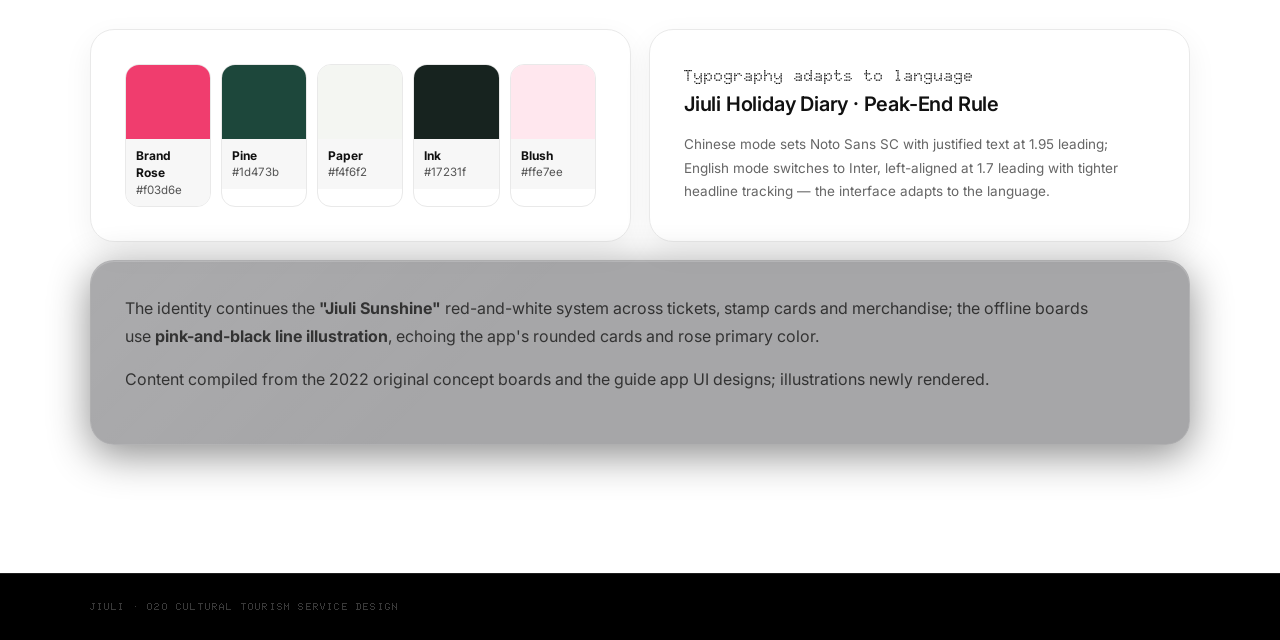
==== commit f97022e7: "Center brand+nav as one group; fix dead back-home on bronze; APP back-home adds #projects" ====
--- a/APP Interaction Design project/index.html
+++ b/APP Interaction Design project/index.html
@@ -39,9 +39,10 @@
 .site-header{position:fixed;top:0;left:0;right:0;z-index:50;
   padding:calc(14px + env(safe-area-inset-top)) clamp(14px,2.4vw,26px) 14px clamp(14px,3vw,32px);
   background:linear-gradient(180deg,rgba(0,0,0,.75),rgba(0,0,0,0));pointer-events:none}
-.header-inner{max-width:1280px;margin:0 auto;display:flex;align-items:center;
-  gap:clamp(10px,1.7vw,18px);pointer-events:auto}
-.header-inner .nav-pill{margin:0 auto}
+.header-inner{max-width:1280px;margin:0 auto;display:grid;grid-template-columns:1fr auto 1fr;align-items:center;gap:clamp(10px,1.7vw,18px);pointer-events:auto}
+.nav-center{grid-column:2;display:flex;align-items:center;gap:clamp(10px,1.7vw,18px)}
+.header-inner .lang-toggle{grid-column:3;justify-self:end}
+
 .brand{display:inline-flex;align-items:center;gap:9px;height:clamp(44px,5.2vw,48px);padding:0 18px;flex:0 0 auto;
   border-radius:999px;background:#fff;color:#000;border:1px solid rgba(0,0,0,.08);box-shadow:0 10px 30px rgba(0,0,0,.10);
   font-family:'Doto',"Noto Sans SC",sans-serif;font-weight:800;font-size:clamp(11px,1.1vw,13px);letter-spacing:.08em;white-space:nowrap;
@@ -270,11 +271,12 @@
 /* mobile ââ ä¸¥æ ¼éµå¾ª Dunhuang é»è¾ï¼æ æ±å ¡èåï¼è¶åæ¨ªæ» */
 @media(max-width:900px){
   .site-header{padding-top:calc(70px + env(safe-area-inset-top))}
-  .header-inner{width:100%;min-width:0;gap:8px}
+  .header-inner{width:100%;min-width:0;gap:8px;grid-template-columns:1fr auto}
   .brand{display:none}
+  .nav-center{grid-column:1;display:flex;min-width:0}
   .nav-pill{min-width:0;flex:1;justify-content:flex-start;padding:4px 8px}
   .nav-pill .nav-link{padding:10px 9px 13px}
-  .lang-toggle{flex-shrink:0}
+  .header-inner .lang-toggle{grid-column:2}
   .site-footer{flex-direction:column;gap:8px;text-align:center}
 }
 </style>
@@ -284,6 +286,7 @@
 <!-- 导航栏：严格遵循 Dunhuang 项目页逻辑 -->
 <header class="site-header" id="top">
   <div class="header-inner">
+    <div class="nav-center">
     <a class="brand" href="#overview"><span class="dot" aria-hidden="true"></span><span data-zh="九里" data-en="JIULI">九里</span></a>
     <nav class="nav-pill" aria-label="Primary">
       <a class="nav-link active" href="#overview" data-nav="overview"><span data-zh="概览" data-en="Overview">概览</span></a>
@@ -294,13 +297,14 @@
       <a class="nav-link" href="#loop" data-nav="loop"><span data-zh="闭环" data-en="Loop">闭环</span></a>
       <a class="nav-link" href="#designlang" data-nav="designlang"><span data-zh="设计语言" data-en="Design">设计语言</span></a>
     </nav>
+  </div>
     <div class="lang-toggle" role="group" aria-label="Language">
       <button type="button" data-lang="en" class="active">EN</button><button type="button" data-lang="zh">中</button>
     </div>
   </div>
 </header>
 
-<a class="fab fab-home" href="https://cooleli.github.io/CV-project/" target="_blank" rel="noopener">
+<a class="fab fab-home" href="https://cooleli.github.io/CV-project/#projects" target="_blank" rel="noopener">
   <span data-zh="返回首页" data-en="Back home">返回首页</span>
 </a>
 
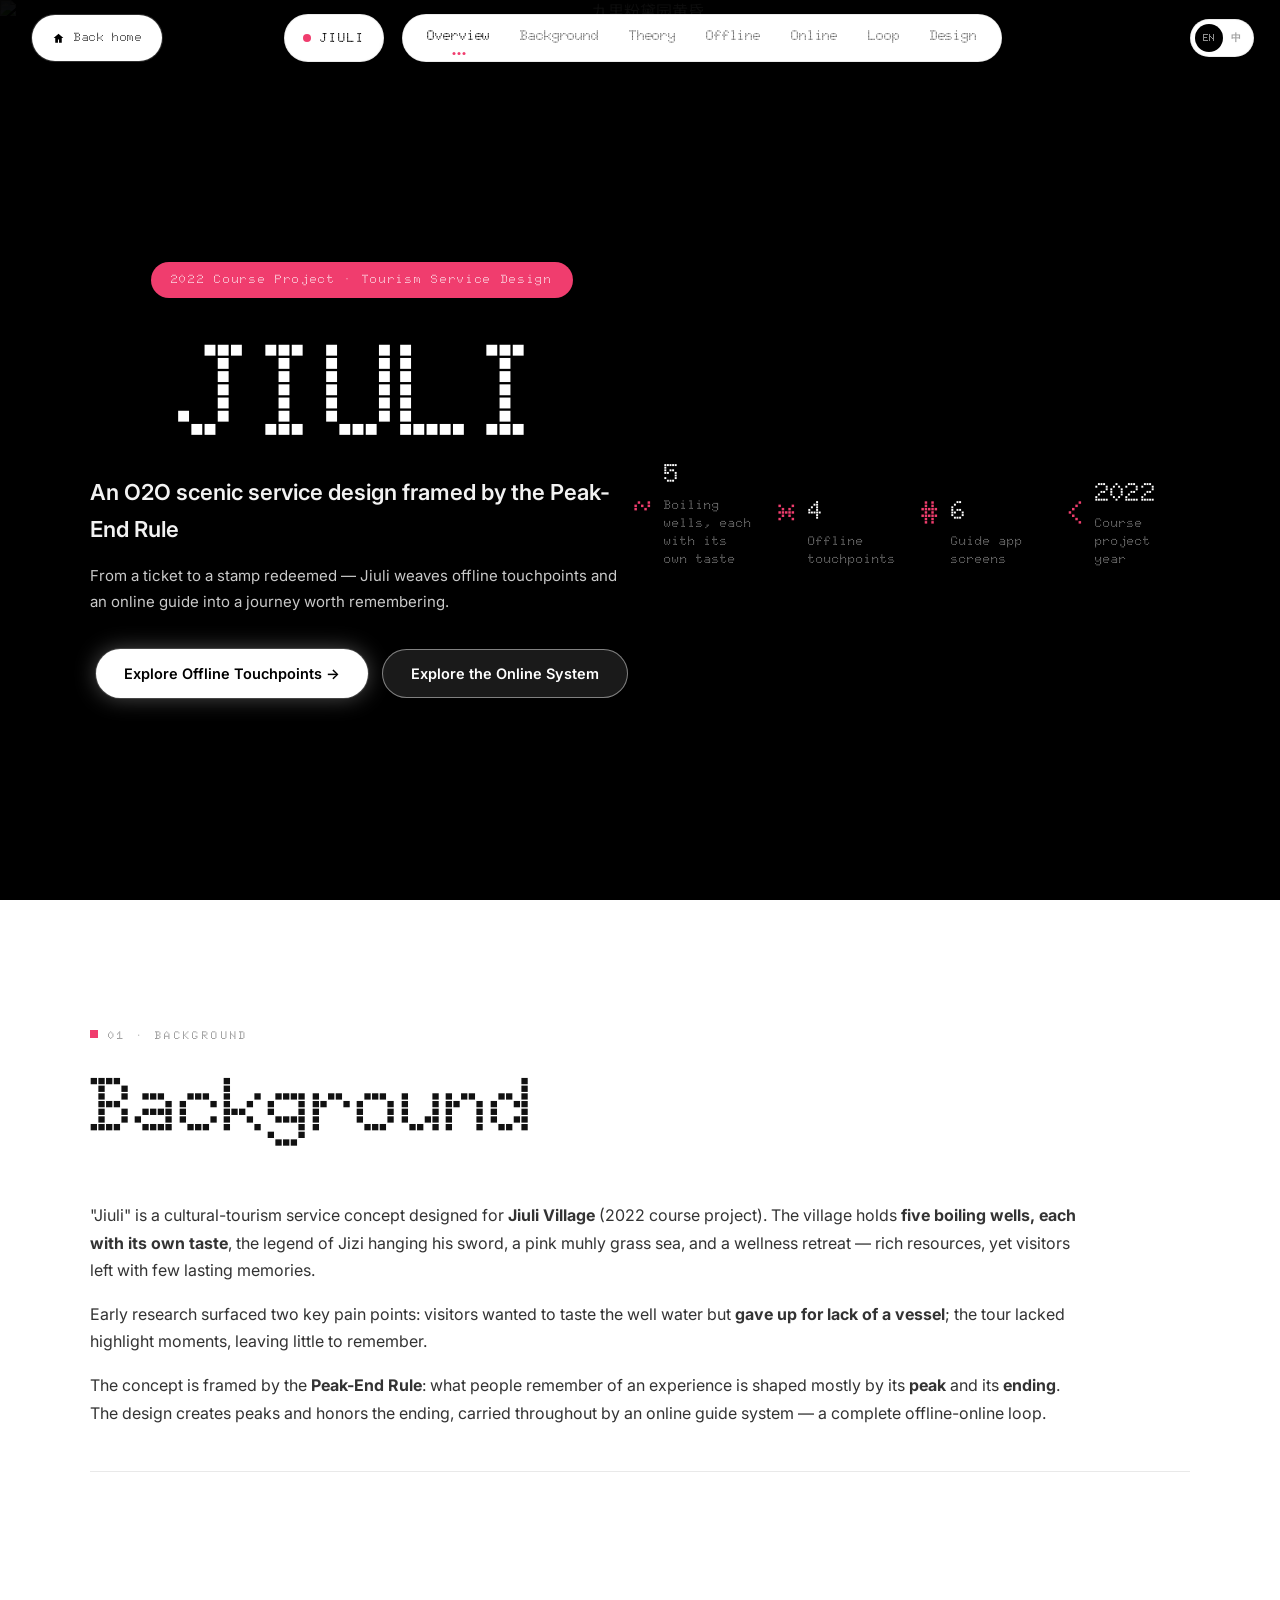
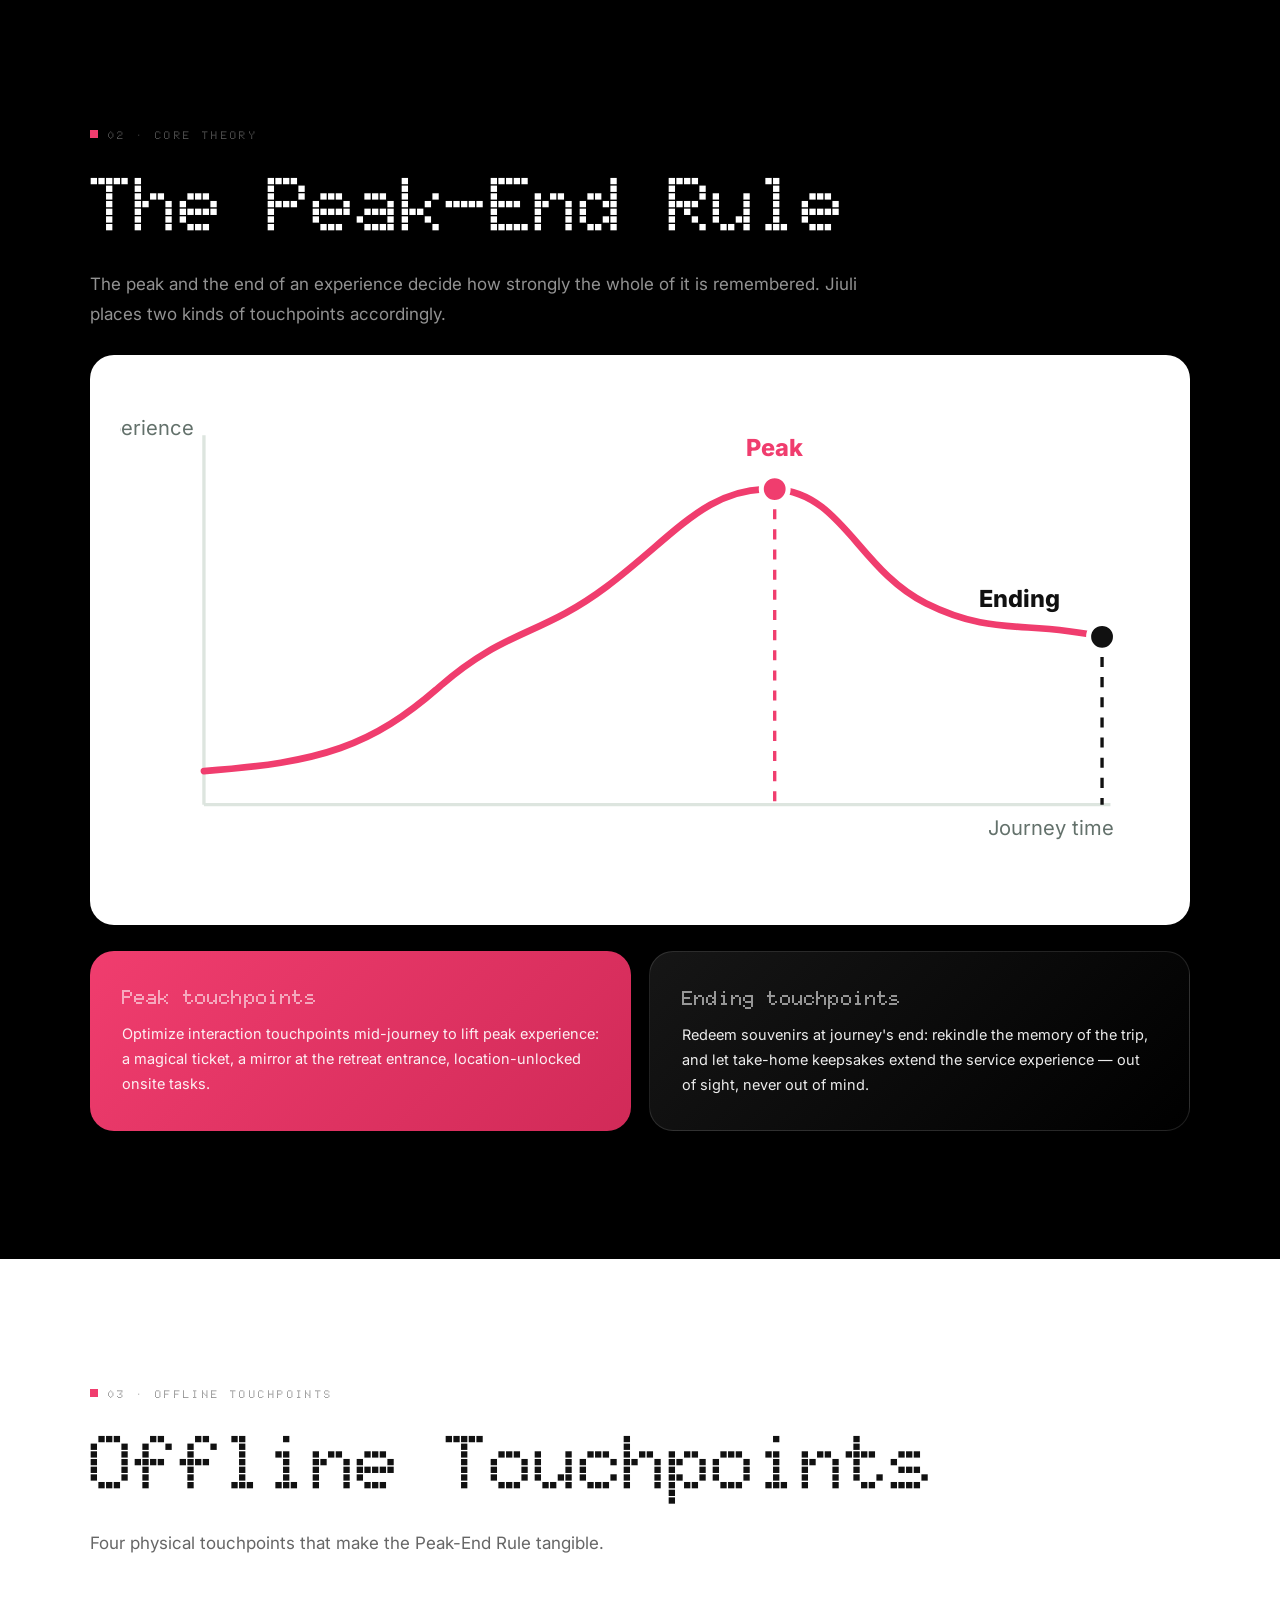
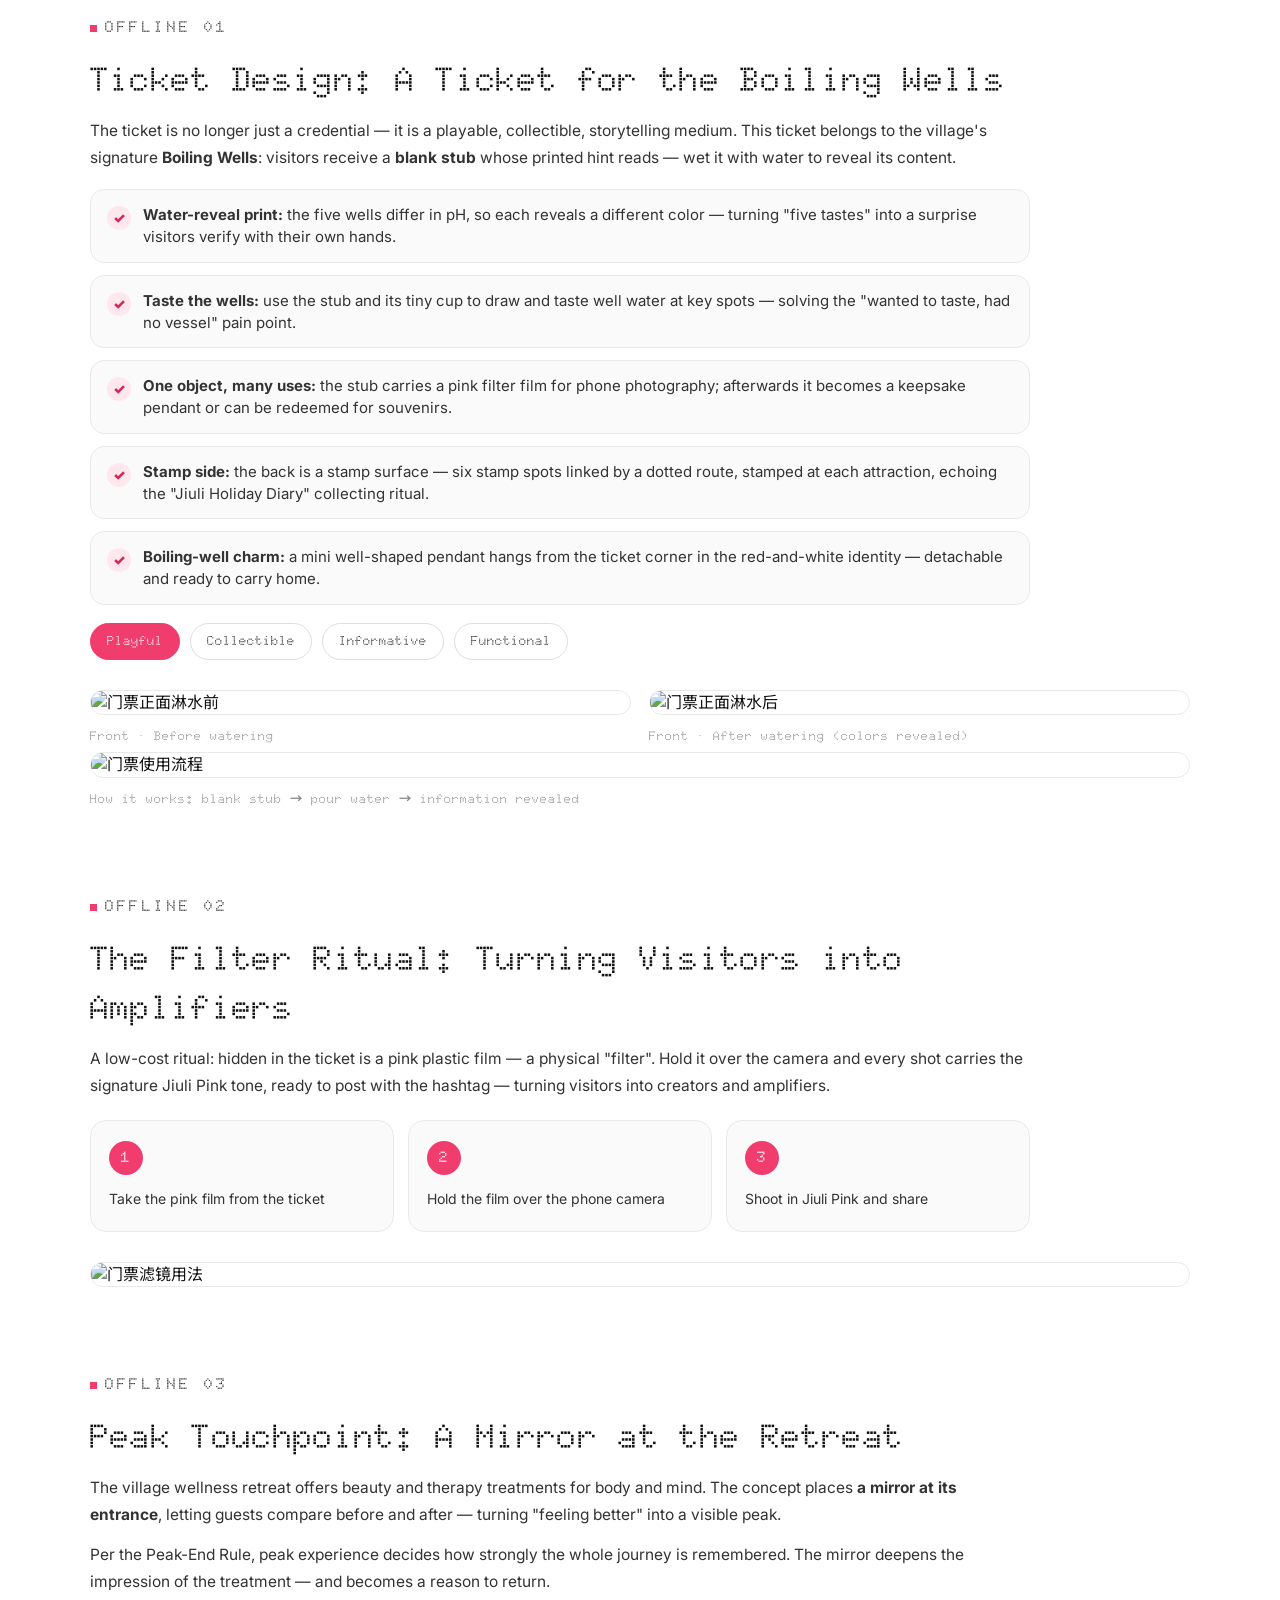
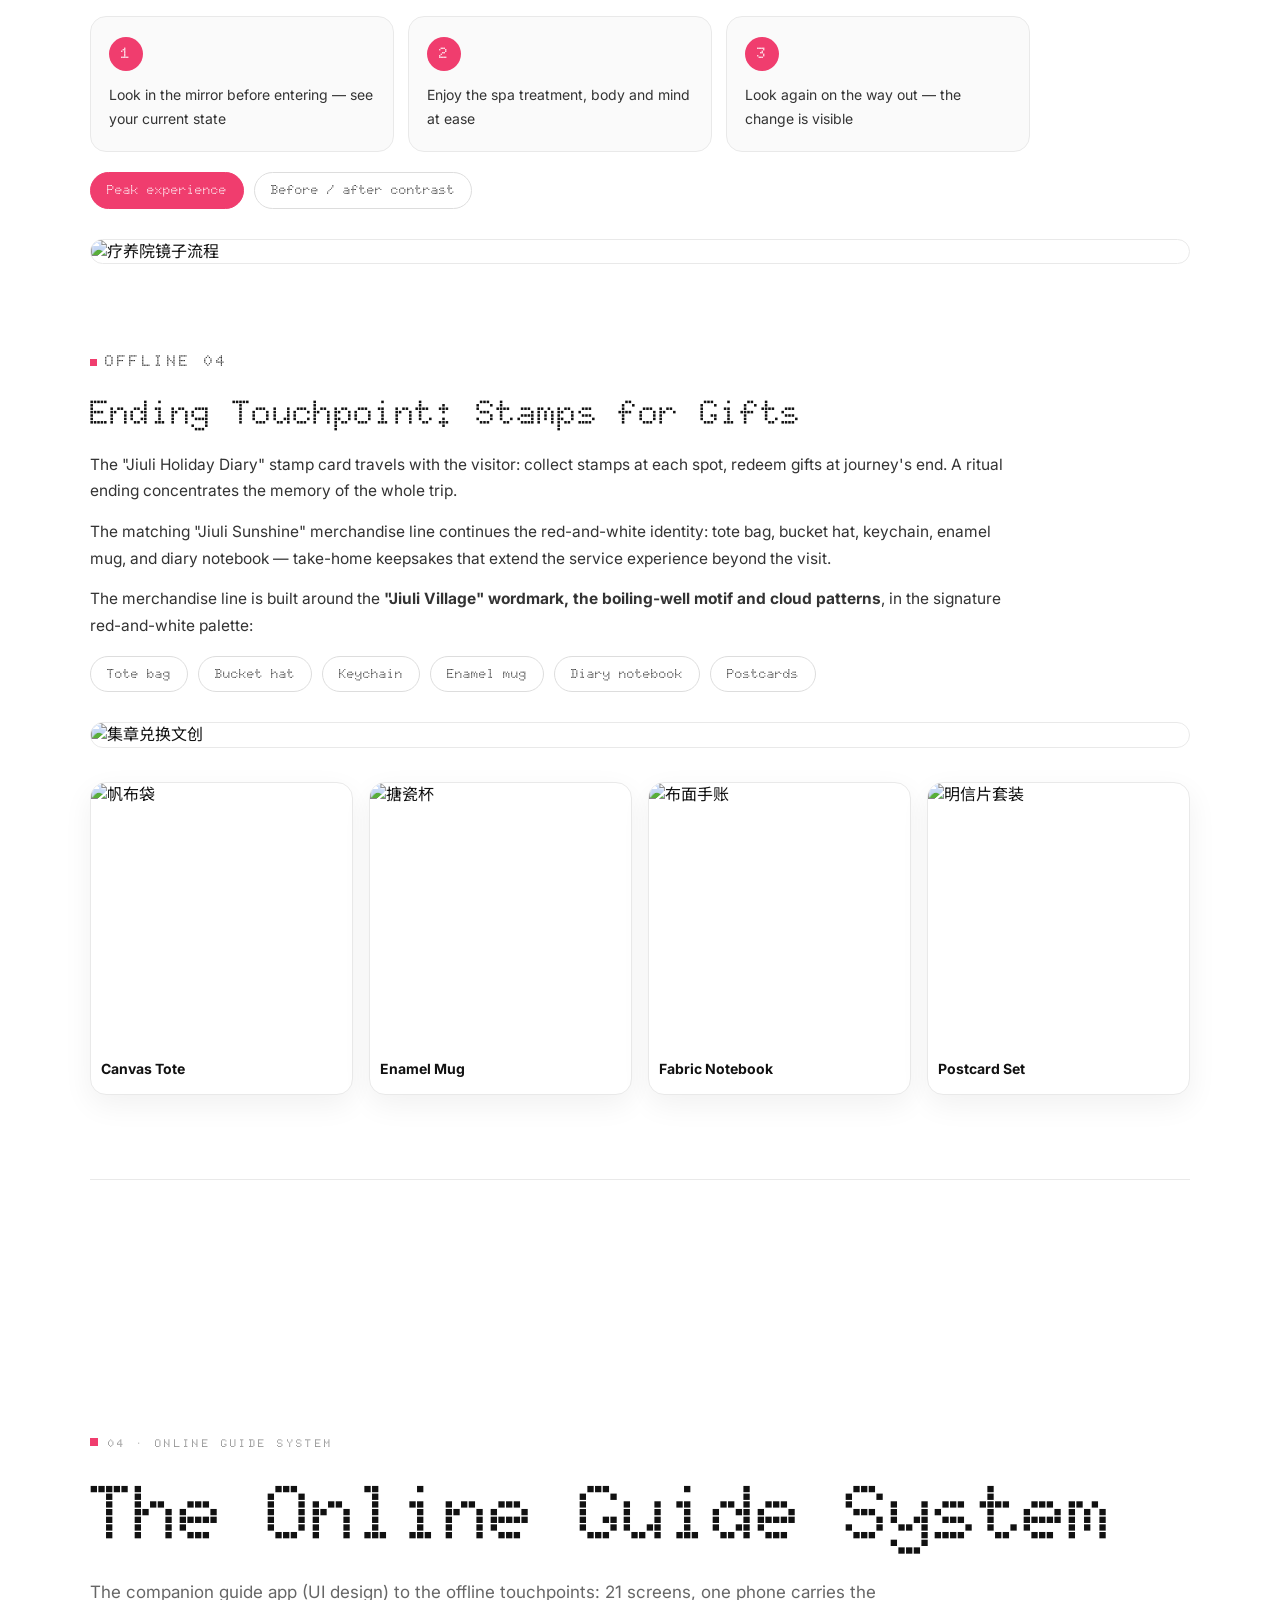
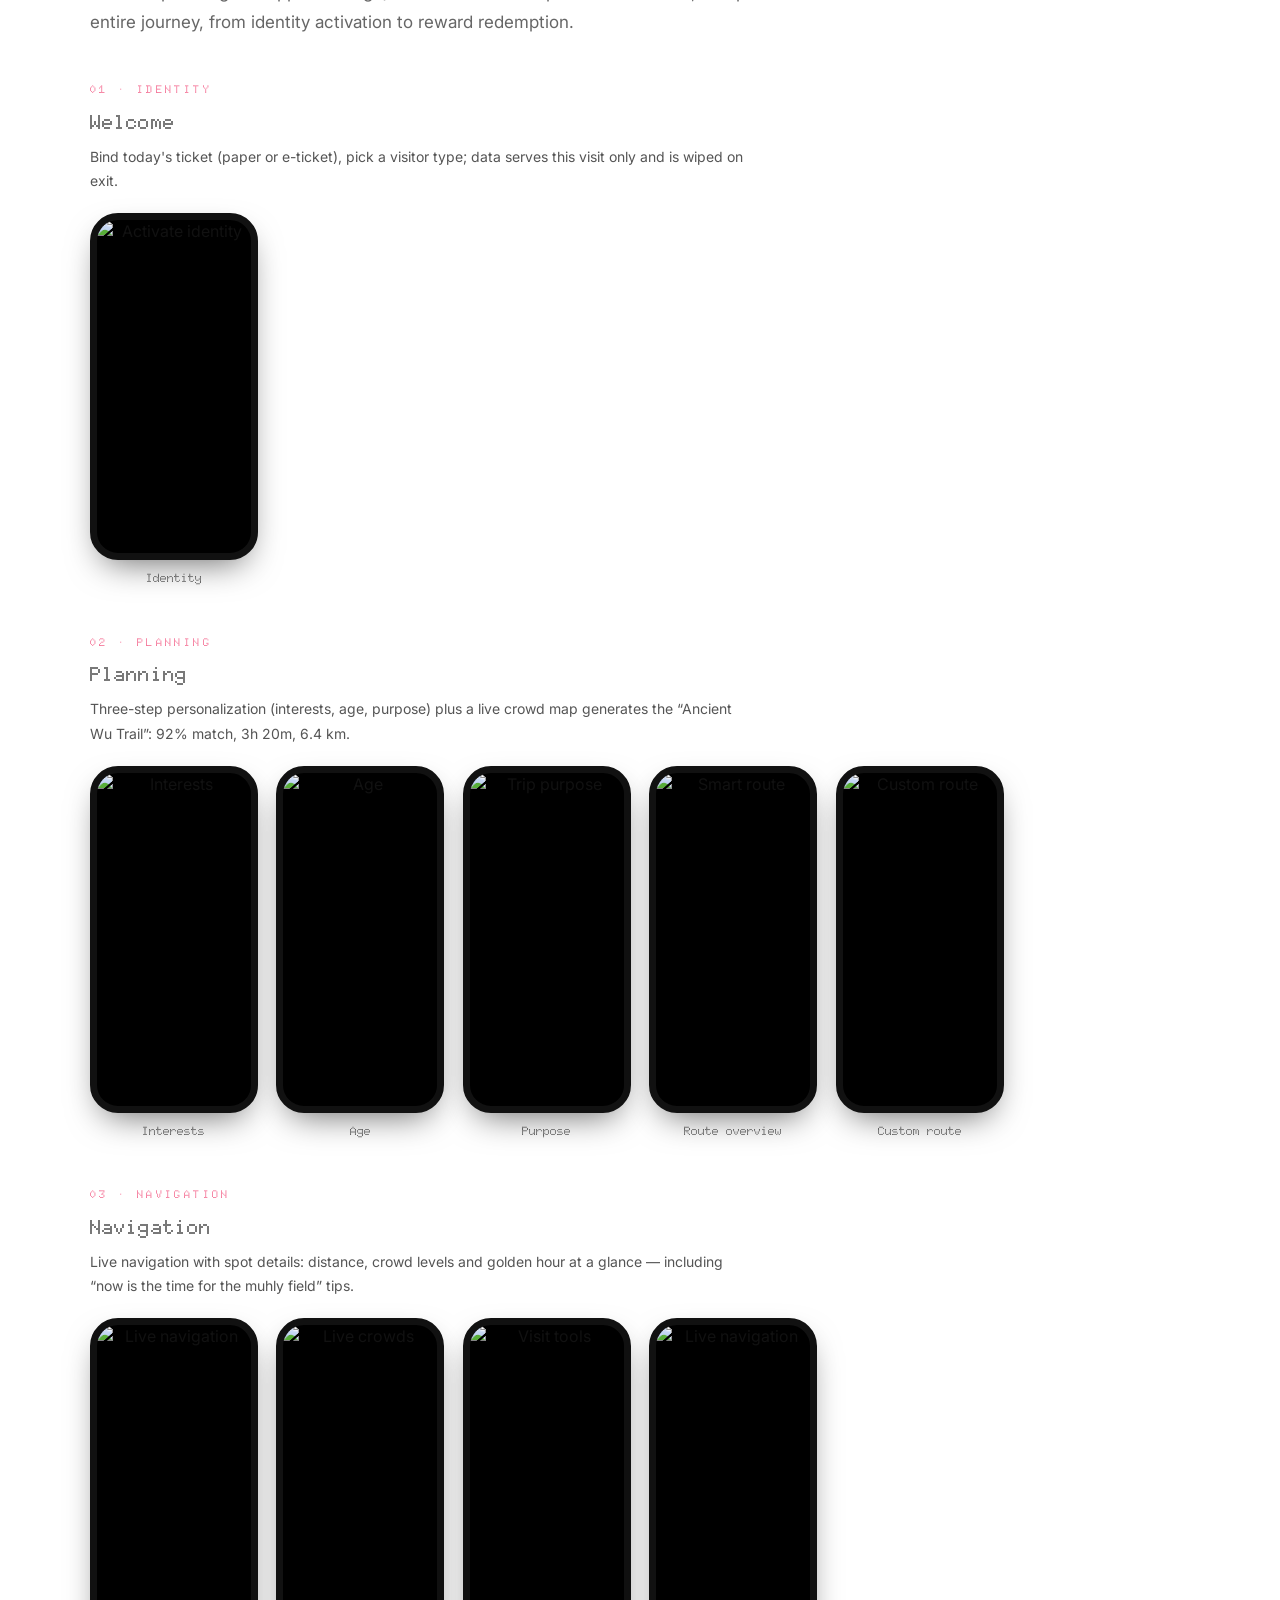
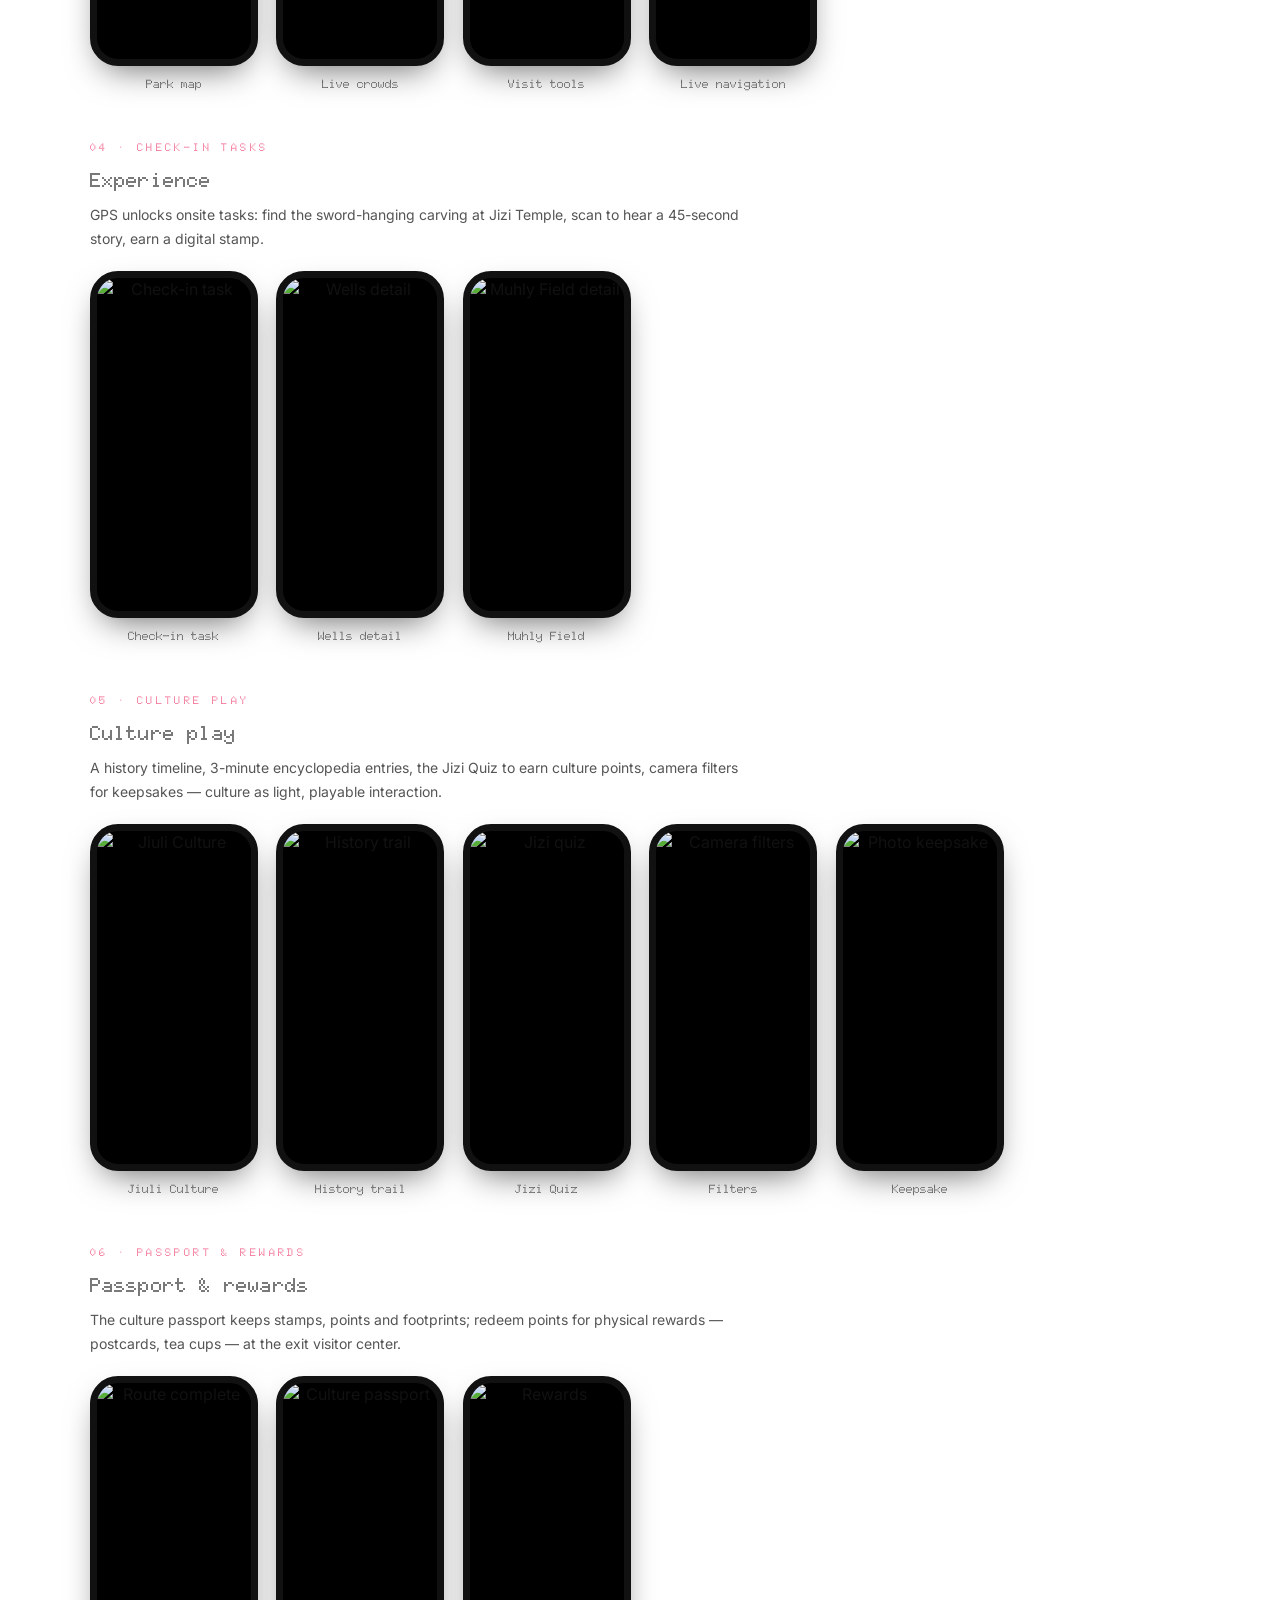
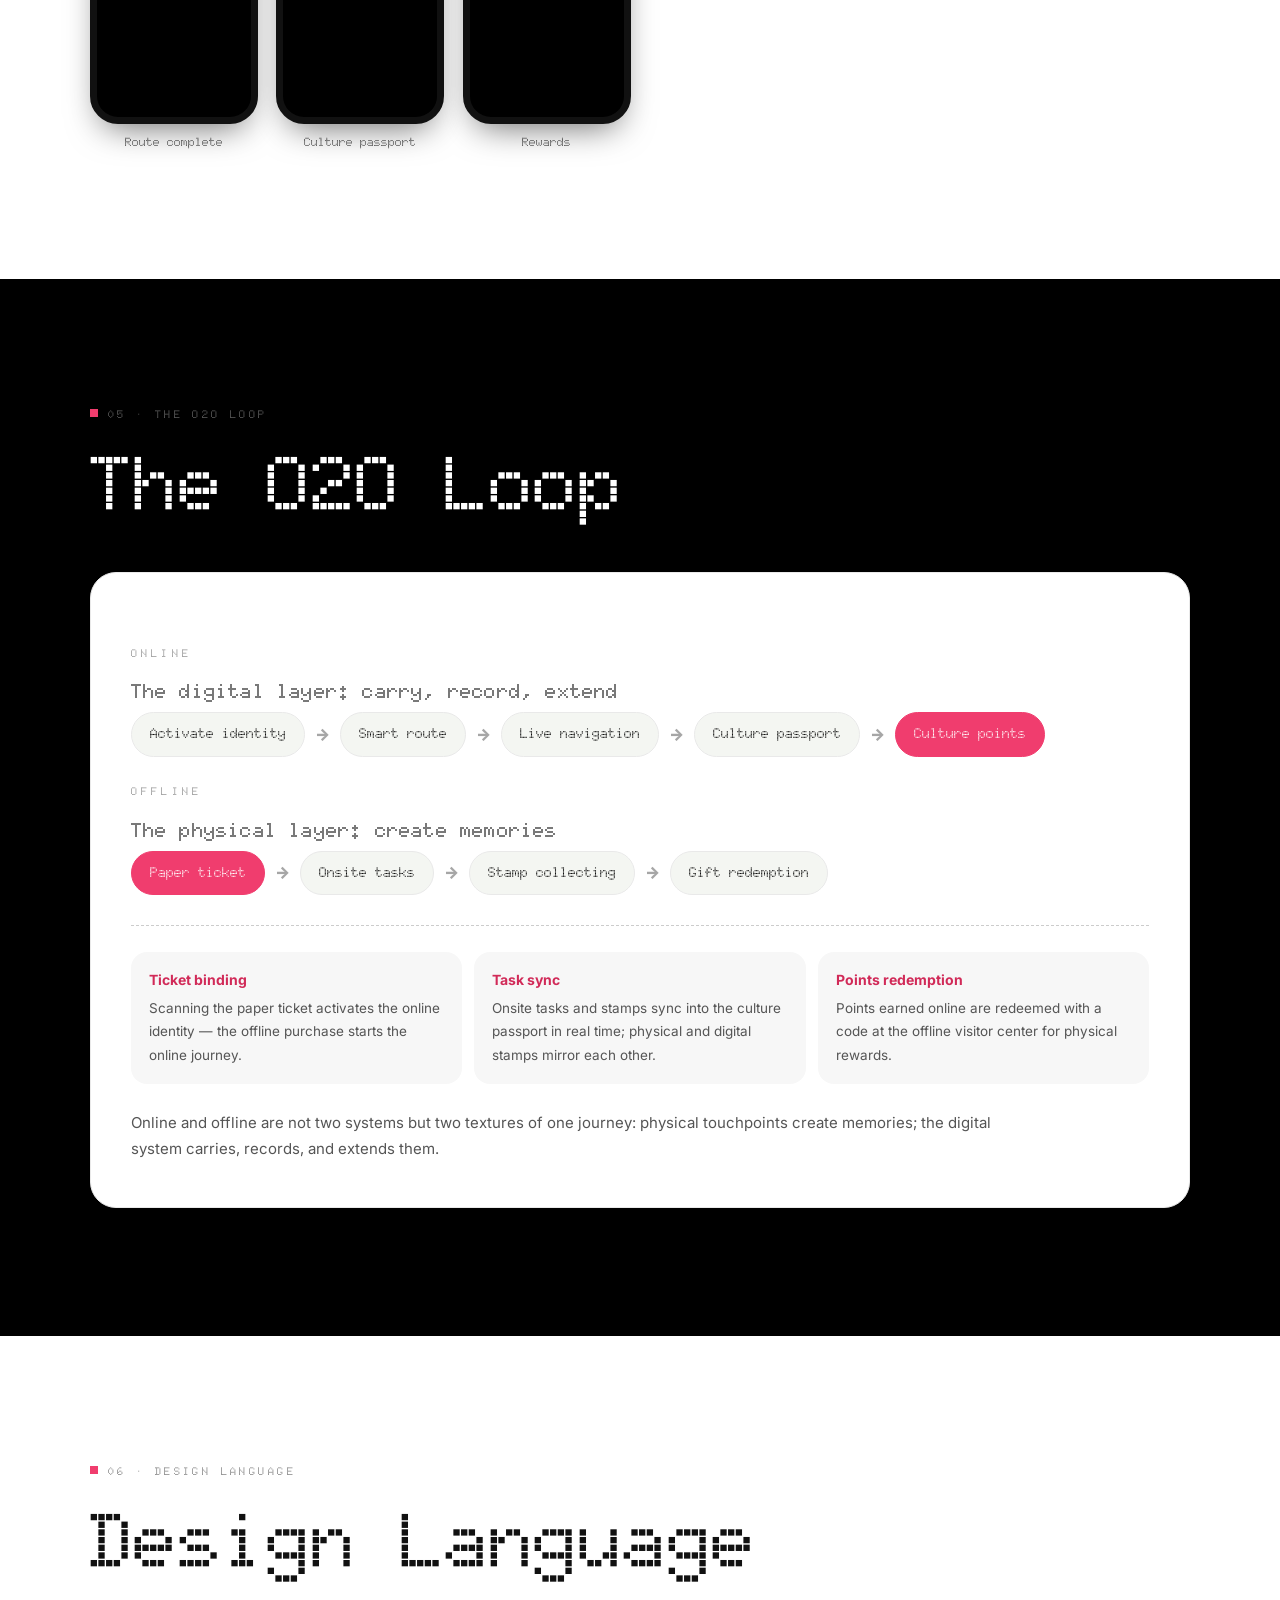
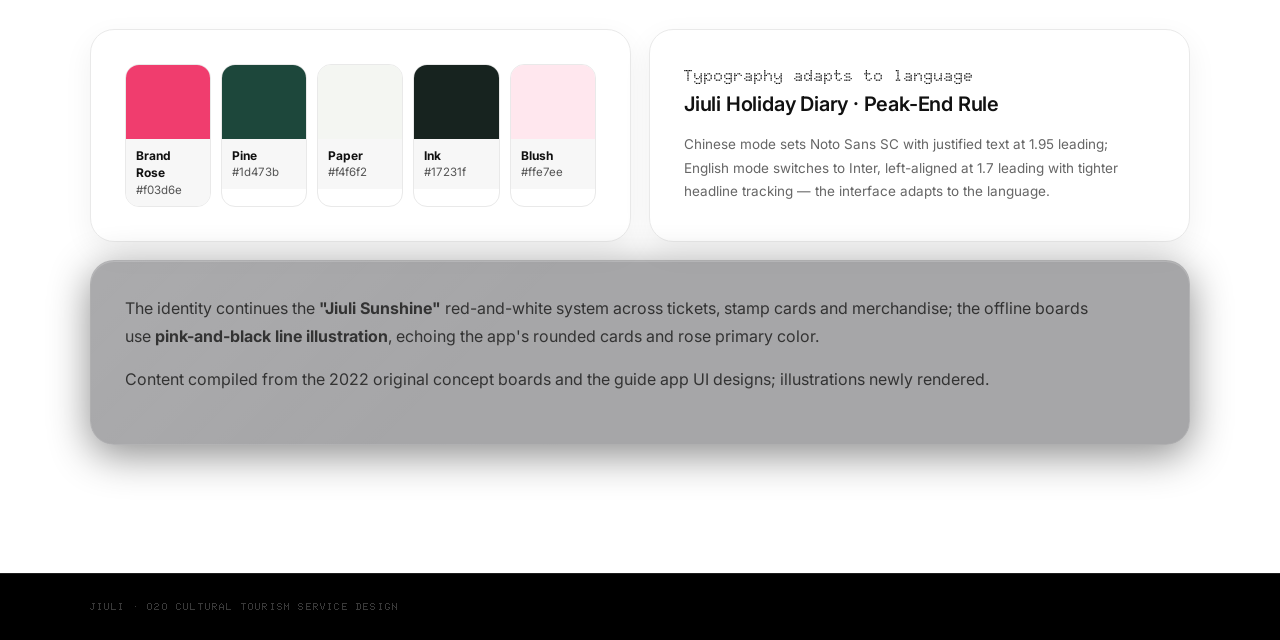
==== commit 0ce198b2: "Unify Back home button across all 5 pages (bronze as reference)" ====
--- a/APP Interaction Design project/index.html
+++ b/APP Interaction Design project/index.html
@@ -45,7 +45,7 @@
 
 .brand{display:inline-flex;align-items:center;gap:9px;height:clamp(44px,5.2vw,48px);padding:0 18px;flex:0 0 auto;
   border-radius:999px;background:#fff;color:#000;border:1px solid rgba(0,0,0,.08);box-shadow:0 10px 30px rgba(0,0,0,.10);
-  font-family:'Doto',"Noto Sans SC",sans-serif;font-weight:800;font-size:clamp(11px,1.1vw,13px);letter-spacing:.08em;white-space:nowrap;
+  font-family:'Doto',sans-serif;font-weight:800;font-size:clamp(11px,1.1vw,13px);letter-spacing:.08em;white-space:nowrap;
   transition:transform .2s ease,background .2s ease}
 .brand:hover{transform:translateY(-1px);background:#f2f2f2}
 .brand .dot{width:8px;height:8px;border-radius:50%;background:var(--pink);flex:0 0 auto}
@@ -69,7 +69,8 @@
   background:#fff;color:#000;font-family:'Doto',"Noto Sans SC",sans-serif;font-weight:700;font-size:12px;letter-spacing:.05em;white-space:nowrap;
   box-shadow:0 0 0 1px rgba(255,255,255,.18),0 6px 22px rgba(0,0,0,.35);cursor:pointer;
   transition:background .25s,color .25s,transform .25s}
-.fab:hover{background:var(--pink);color:#fff;transform:translateY(-2px)}
+.fab:hover{background:#dc524c;color:#fff;transform:translateY(-2px)}
+.fab svg{width:13px;height:13px;flex:0 0 auto}
 .fab-home{position:fixed;top:calc(14px + env(safe-area-inset-top) + clamp(44px,5.2vw,48px)/2);left:clamp(14px,3vw,32px);
   z-index:60;transform:translateY(-50%)}
 .fab-home:hover{transform:translateY(-50%) translateY(-2px)}
@@ -304,9 +305,7 @@
   </div>
 </header>
 
-<a class="fab fab-home" href="https://cooleli.github.io/CV-project/#projects" target="_blank" rel="noopener">
-  <span data-zh="返回首页" data-en="Back home">返回首页</span>
-</a>
+<a class="fab fab-home" href="https://cooleli.github.io/CV-project/#projects" target="_blank" rel="noopener" aria-label="Back home"><svg viewBox="0 0 24 24" width="13" height="13" fill="currentColor" aria-hidden="true"><path d="M12 3l9 8h-3v9h-5v-6H11v6H6v-9H3z"/></svg><span data-en="Back home" data-zh="返回首页">Back home</span></a>
 
 <!-- 00 概览 / HERO -->
 <section class="hero" id="overview">
